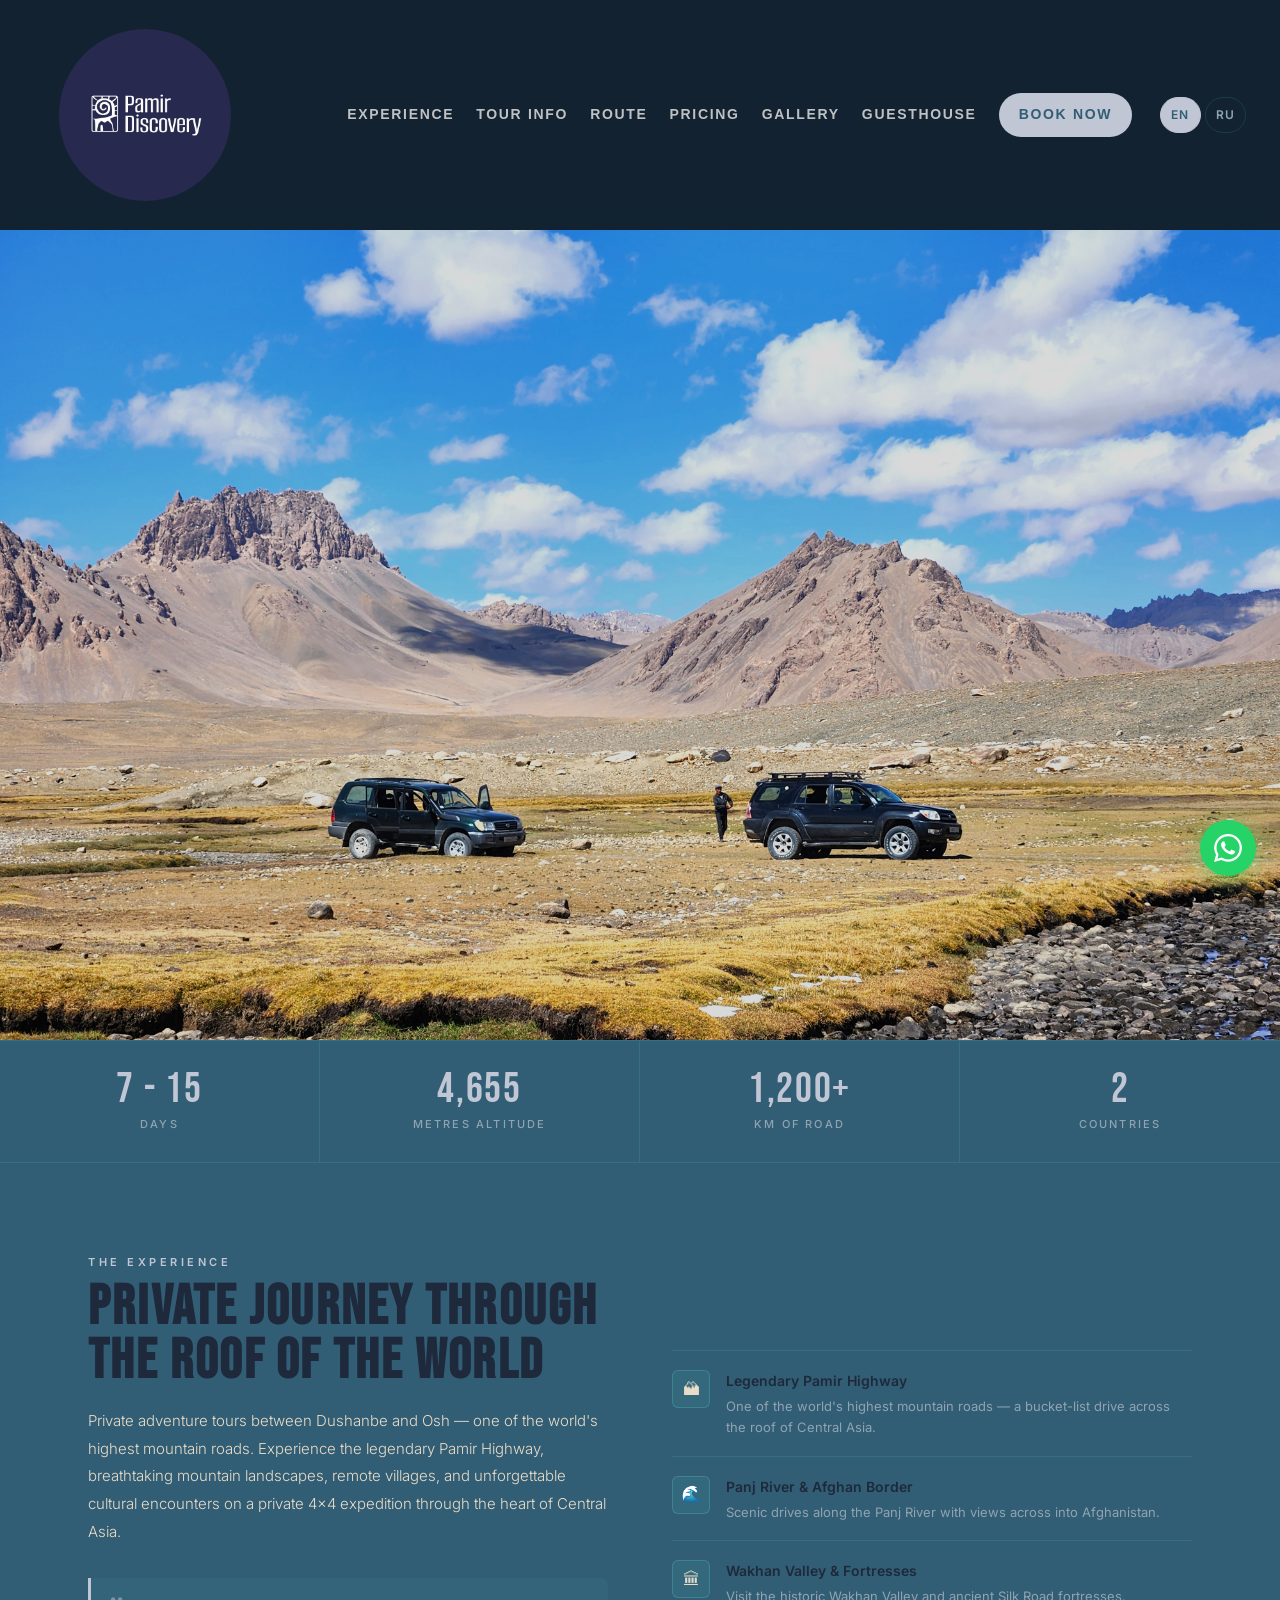
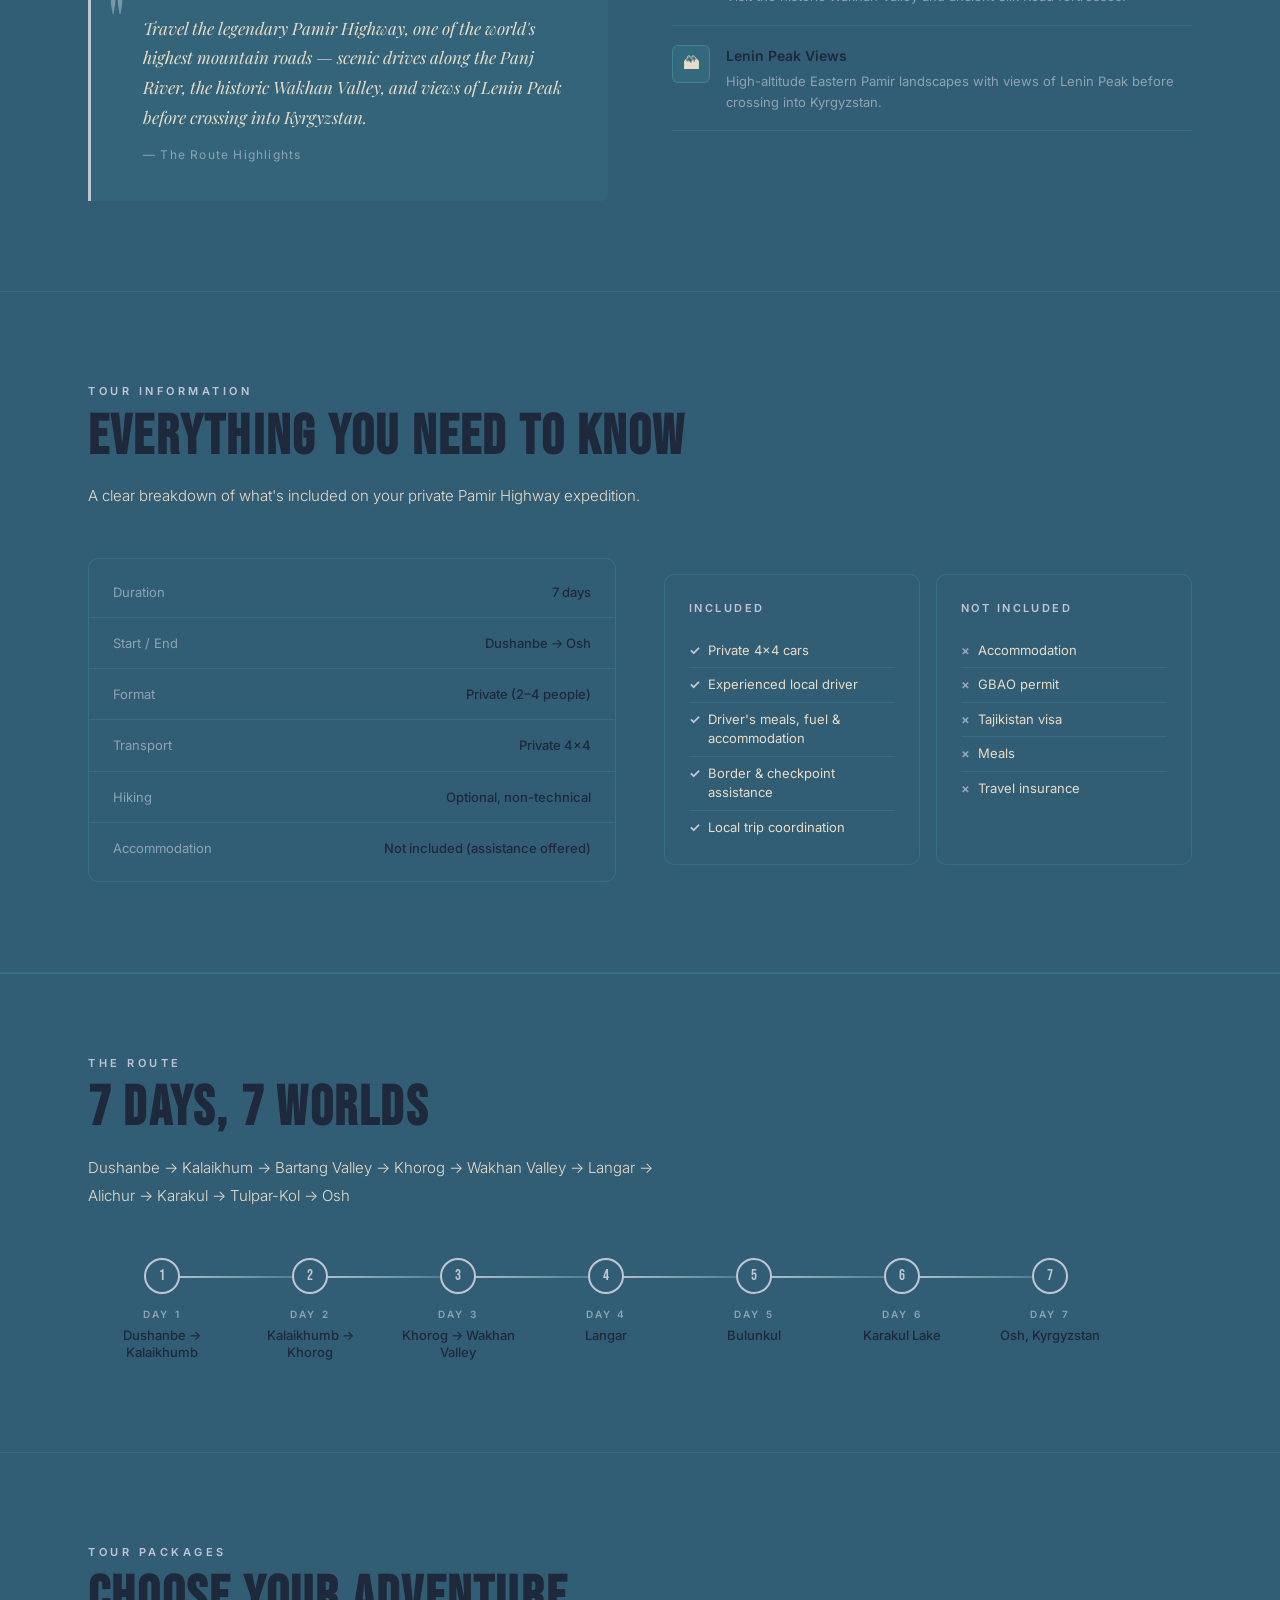
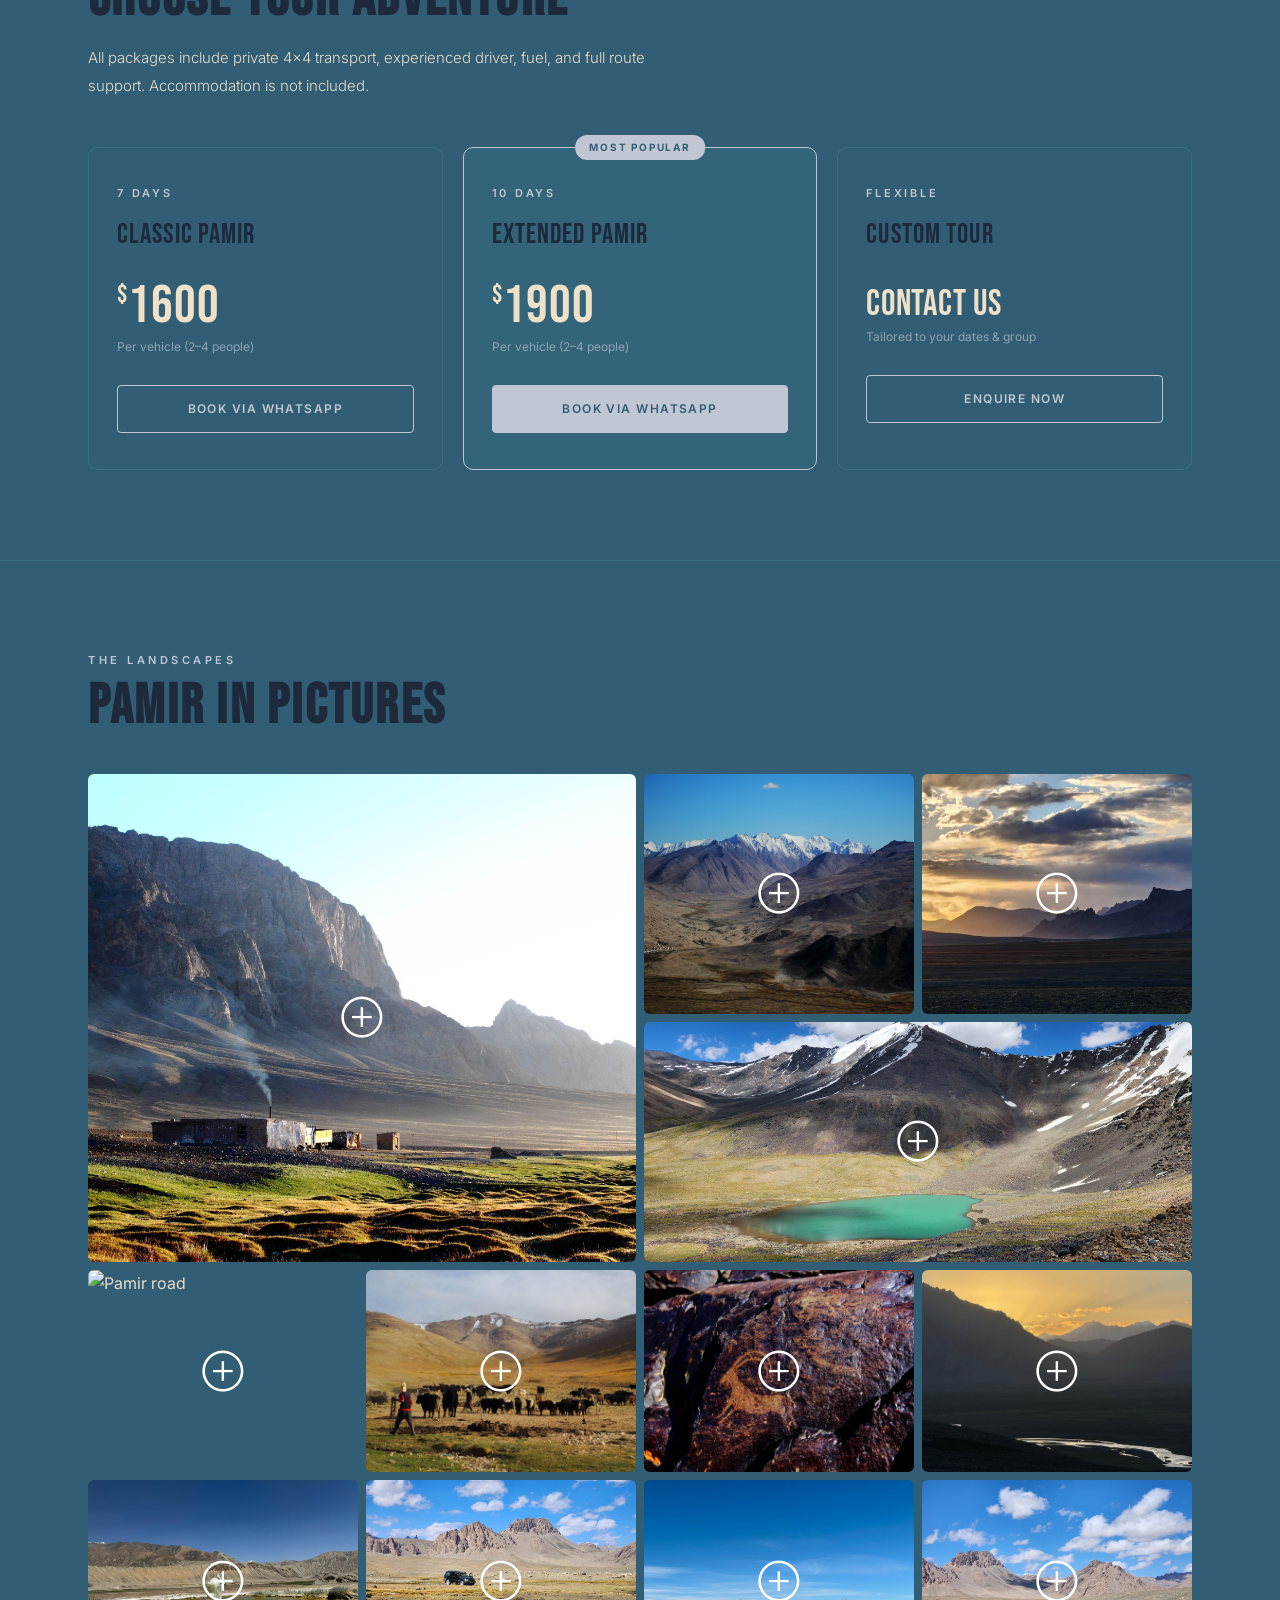
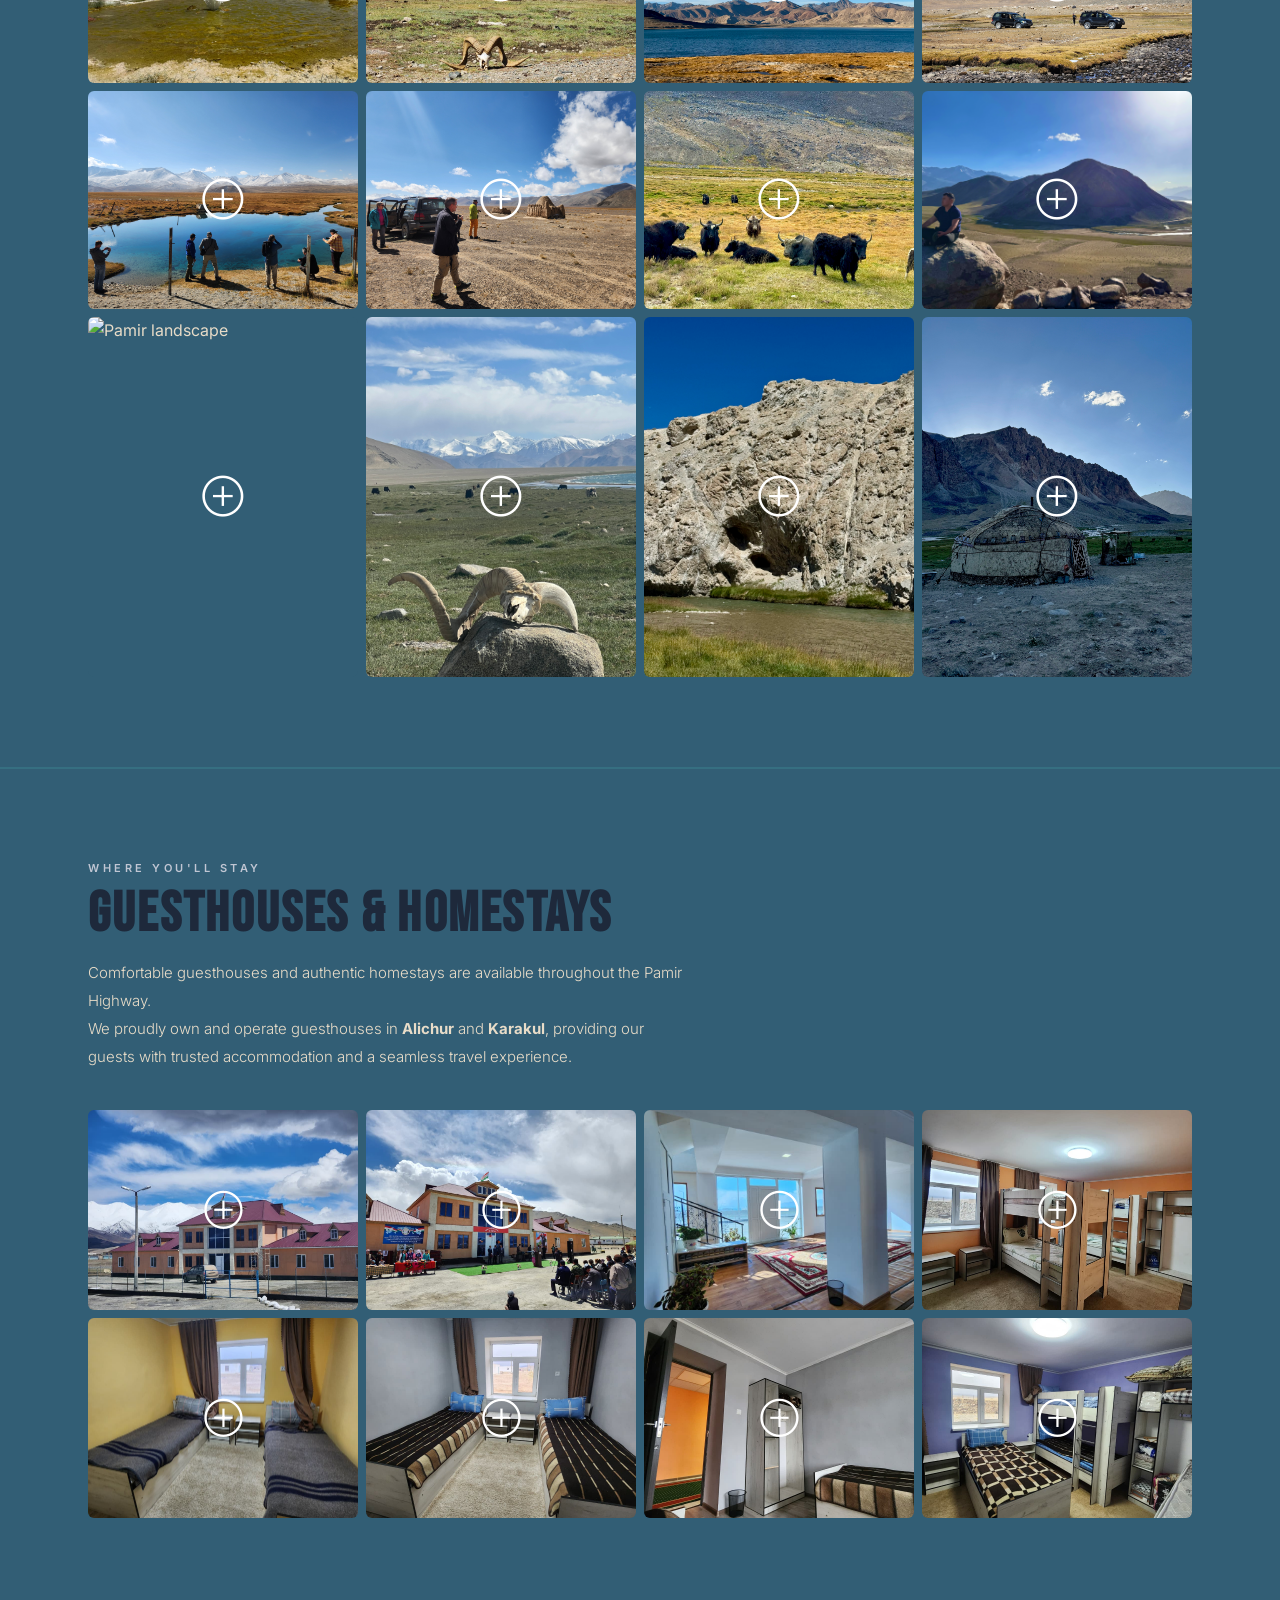
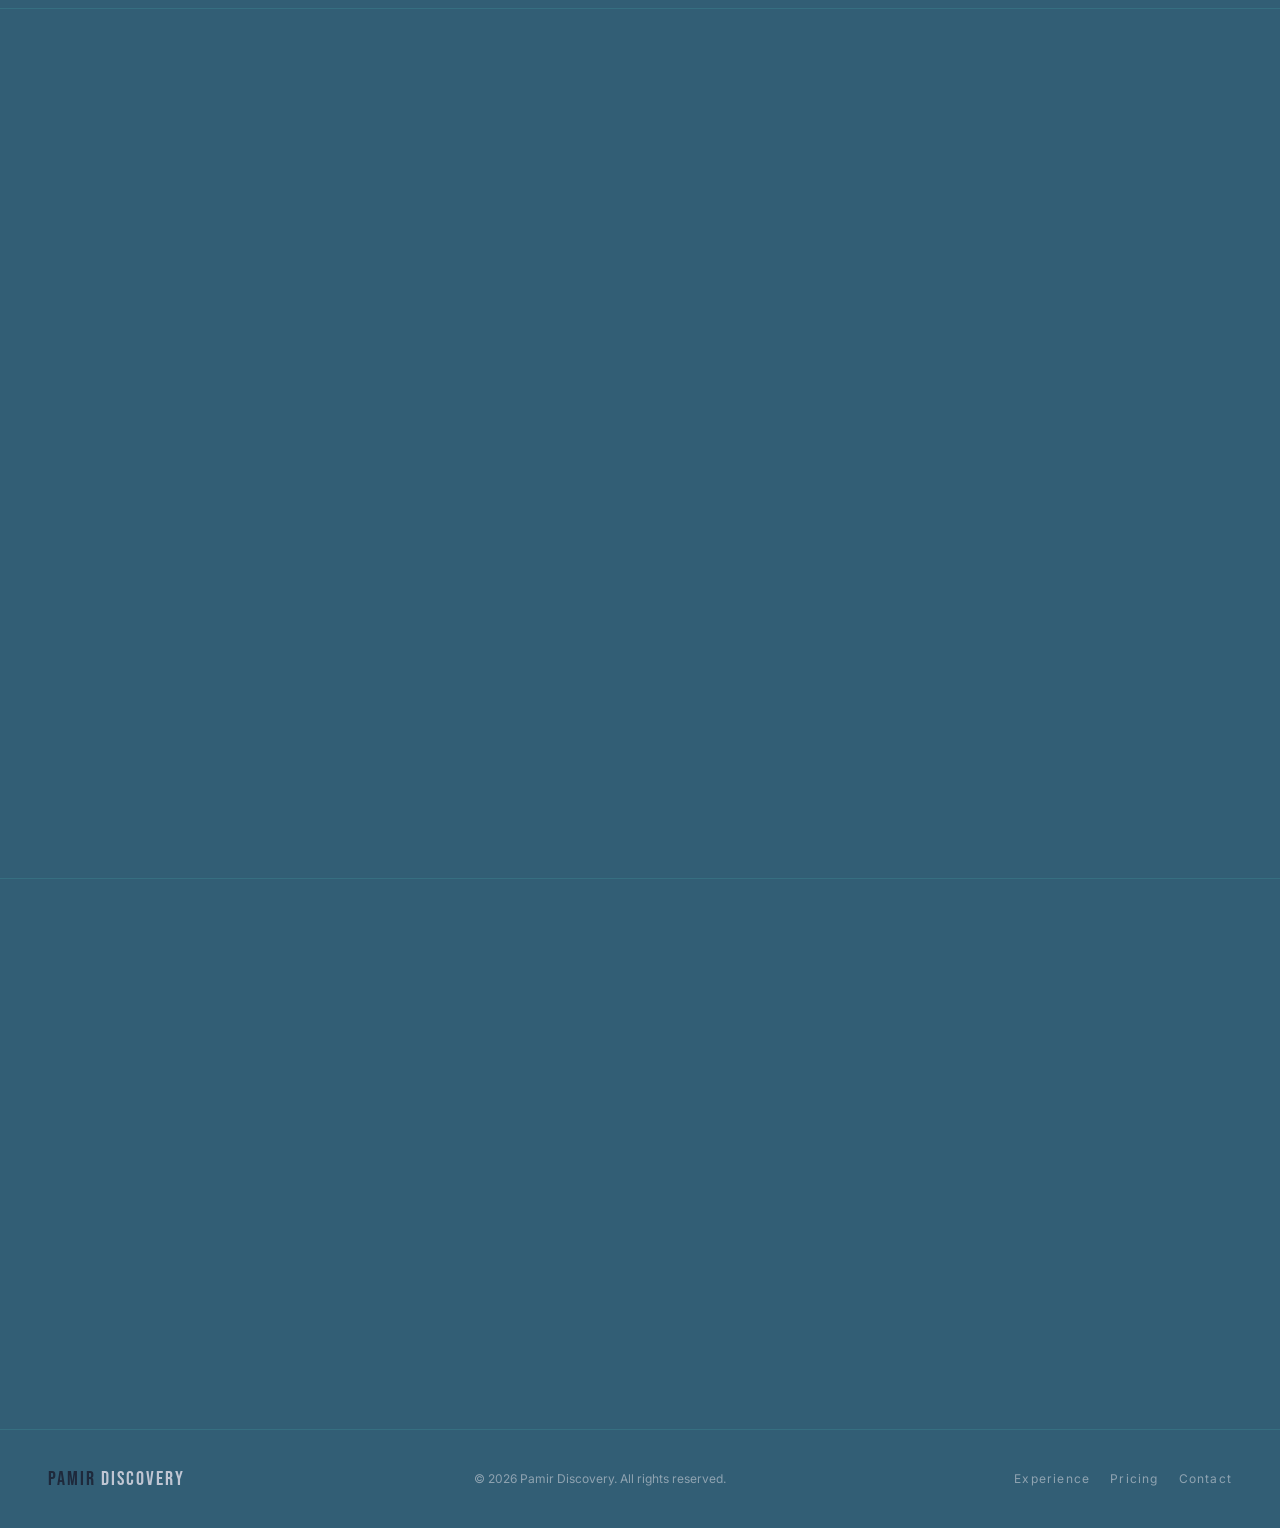
==== index.html @ b9825323 "updates index file to make more user friendly gallery view" ====
<!DOCTYPE html>
<html lang="en">
<head>
<meta charset="UTF-8">
<meta name="viewport" content="width=device-width, initial-scale=1.0">
<title>Pamir Discovery | Dushanbe ↔ Osh Tours</title>
<meta name="description" content="Pamir Discovery — Explore the legendary Pamir Highway between Dushanbe and Osh on a private 7-day adventure tour.">
<link rel="stylesheet" href="styles.css">
</head>
<body>

<!-- ══ HEADER ══ -->
<header id="site-header">
  <meta name="viewport" content="width=device-width, initial-scale=1.0">
  <a class="header-brand" href="#">
    <img src="images/logo.jpg" alt="Pamir Discovery">
    <!-- <span>Pamir Discovery</span> -->
  </a>
  <nav class="site-nav" id="site-nav">
    <a href="#experience" data-scroll="experience" data-en="Experience" data-ru="Опыт">Experience</a>
    <a href="#about"      data-scroll="about"      data-en="Tour Info"  data-ru="О туре">Tour Info</a>
    <a href="#route"      data-scroll="route"       data-en="Route"     data-ru="Маршрут">Route</a>
    <a href="#pricing"    data-scroll="pricing"     data-en="Pricing"   data-ru="Цены">Pricing</a>
    <a href="#gallery"    data-scroll="gallery"     data-en="Gallery"   data-ru="Галерея">Gallery</a>
    <a href="#hotels"     data-scroll="hotels"      data-en="Guesthouse"    data-ru="Гостевой дом">Guesthouse</a>
    <a href="#contact"    data-scroll="contact" class="nav-cta" data-en="Book Now" data-ru="Забронировать">Book Now</a>
    <div class="lang-toggle">
      <button class="lang-btn active" data-lang="en" onclick="setLang('en')">EN</button>
      <button class="lang-btn" data-lang="ru" onclick="setLang('ru')">RU</button>
    </div>
  </nav>
  <button class="hamburger" id="hamburger" aria-label="Menu">
    <span></span><span></span><span></span>
  </button>
</header>


<!-- ══ HERO ══ -->
<section id="hero">
  <div class="hero-bg"></div>
  <div class="hero-overlay"></div>
  <!-- <div class="hero-content">
    <span class="hero-eyebrow"
          data-en="Tajikistan · Kyrgyzstan · 7 ~ 15 Days"
          data-ru="Таджикистан · Кыргызстан · 7 дней">
      Tajikistan · Kyrgyzstan · 7 Days
    </span>
    <h1 class="hero-title">
      <span data-en="THE PAMIR"        data-ru="ПАМИРСКОЕ">THE PAMIR</span><br>
      <span class="accent" data-en="HIGHWAY" data-ru="ШОССЕ">HIGHWAY</span>
    </h1>
    <p class="hero-subtitle"
       data-en="Private adventure tours between Dushanbe and Osh — one of the world's highest mountain roads."
       data-ru="Частные туры между Душанбе и Ошем — одна из высочайших горных дорог мира.">
      Private adventure tours between Dushanbe and Osh — one of the world's highest mountain roads.
    </p>
    <div class="hero-actions">
      <a class="btn-primary"
         href="https://wa.me/996501660866?text=Hello%20I%20want%20to%20book%20a%20tour"
         target="_blank">
        💬 <span data-en="Book on WhatsApp" data-ru="Забронировать">Book on WhatsApp</span>
      </a>
      <a class="btn-outline" href="#experience" data-scroll="experience"
         data-en="Discover the Journey" data-ru="Узнать о туре">
        Discover the Journey
      </a>
    </div> -->
  </div>
  <div class="hero-scroll" aria-hidden="true">Scroll</div>
</section>


<!-- ══ STATS STRIP ══ -->
<div class="stats-strip">
  <div class="stat-item reveal">
    <div class="stat-num">7 - 15</div>
    <div class="stat-label" data-en="Days" data-ru="Дней">Days</div>
  </div>
  <div class="stat-item reveal reveal-delay-1">
    <div class="stat-num">4,655</div>
    <div class="stat-label" data-en="Metres Altitude" data-ru="Метров высоты">Metres Altitude</div>
  </div>
  <div class="stat-item reveal reveal-delay-2">
    <div class="stat-num">1,200+</div>
    <div class="stat-label" data-en="km of Road" data-ru="км пути">km of Road</div>
  </div>
  <div class="stat-item reveal reveal-delay-3">
    <div class="stat-num">2</div>
    <div class="stat-label" data-en="Countries" data-ru="Страны">Countries</div>
  </div>
</div>


<!-- ══════════════════════════════════════════
     EXPERIENCE — its own dedicated section
══════════════════════════════════════════ -->
<section id="experience">
  <div class="experience-inner">

    <div class="reveal">
      <div class="section-label" data-en="The Experience" data-ru="Опыт">The Experience</div>
      <h2 class="section-title"
          data-en="PRIVATE JOURNEY THROUGH THE ROOF OF THE WORLD"
          data-ru="ЧАСТНЫЙ МАРШРУТ ЧЕРЕЗ КРЫШУ МИРА">
        PRIVATE JOURNEY<br>THROUGH THE<br>ROOF OF THE WORLD
      </h2>
      <p class="section-body"
         data-en="Private adventure tours between Dushanbe and Osh — one of the world's highest mountain roads. Experience the legendary Pamir Highway, breathtaking mountain landscapes, remote villages, and unforgettable cultural encounters on a private 4×4 expedition through the heart of Central Asia."
         data-ru="Частные приключенческие туры между Душанбе и Ошем — по одной из самых высоких горных дорог мира. Испытайте легендарное Памирское шоссе, захватывающие горные пейзажи, отдалённые деревни и незабываемые культурные встречи в частной экспедиции на 4×4 через сердце Центральной Азии.">
        Private adventure tours between Dushanbe and Osh — one of the world's highest mountain roads. Experience the legendary Pamir Highway, breathtaking mountain landscapes, remote villages, and unforgettable cultural encounters on a private 4×4 expedition through the heart of Central Asia.
      </p>

      <div class="experience-quote">
        <p data-en="Travel the legendary Pamir Highway, one of the world's highest mountain roads — scenic drives along the Panj River, the historic Wakhan Valley, and views of Lenin Peak before crossing into Kyrgyzstan."
           data-ru="Путешествие по легендарному Памирскому шоссе, одной из самых высоких горных дорог мира — живописные дороги вдоль реки Пяндж, историческая Ваханская долина и виды на пик Ленина перед въездом в Кыргызстан.">
          Travel the legendary Pamir Highway, one of the world's highest mountain roads — scenic drives along the Panj River, the historic Wakhan Valley, and views of Lenin Peak before crossing into Kyrgyzstan.
        </p>
        <cite data-en="— The Route Highlights" data-ru="— Главные моменты маршрута">— The Route Highlights</cite>
      </div>
    </div>

    <div class="reveal reveal-delay-1">
      <div class="experience-highlights">
        <div class="highlight-item">
          <div class="highlight-icon">🏔</div>
          <div class="highlight-text">
            <h4 data-en="Legendary Pamir Highway" data-ru="Легендарное Памирское шоссе">Legendary Pamir Highway</h4>
            <p data-en="One of the world's highest mountain roads — a bucket-list drive across the roof of Central Asia."
               data-ru="Одна из высочайших горных дорог мира — маршрут мечты через крышу Центральной Азии.">One of the world's highest mountain roads — a bucket-list drive across the roof of Central Asia.</p>
          </div>
        </div>
        <div class="highlight-item">
          <div class="highlight-icon">🌊</div>
          <div class="highlight-text">
            <h4 data-en="Panj River & Afghan Border" data-ru="Река Пяндж и афганская граница">Panj River & Afghan Border</h4>
            <p data-en="Scenic drives along the Panj River with views across into Afghanistan."
               data-ru="Живописная дорога вдоль реки Пяндж с видами на Афганистан.">Scenic drives along the Panj River with views across into Afghanistan.</p>
          </div>
        </div>
        <div class="highlight-item">
          <div class="highlight-icon">🏛</div>
          <div class="highlight-text">
            <h4 data-en="Wakhan Valley & Fortresses" data-ru="Ваханская долина и крепости">Wakhan Valley & Fortresses</h4>
            <p data-en="Visit the historic Wakhan Valley and ancient Silk Road fortresses."
               data-ru="Посетите историческую Ваханскую долину и древние крепости Шёлкового пути.">Visit the historic Wakhan Valley and ancient Silk Road fortresses.</p>
          </div>
        </div>
        <div class="highlight-item">
          <div class="highlight-icon">🏔</div>
          <div class="highlight-text">
            <h4 data-en="Lenin Peak Views" data-ru="Виды на пик Ленина">Lenin Peak Views</h4>
            <p data-en="High-altitude Eastern Pamir landscapes with views of Lenin Peak before crossing into Kyrgyzstan."
               data-ru="Высокогорные пейзажи Восточного Памира с видами на пик Ленина перед въездом в Кыргызстан.">High-altitude Eastern Pamir landscapes with views of Lenin Peak before crossing into Kyrgyzstan.</p>
          </div>
        </div>
      </div>
    </div>

  </div>
</section>


<!-- ══════════════════════════════════════════
     ABOUT — Tour facts, included / not included
══════════════════════════════════════════ -->
<section id="about">
  <div class="section">
    <div class="reveal">
      <div class="section-label" data-en="Tour Information" data-ru="Информация о туре">Tour Information</div>
      <h2 class="section-title" data-en="EVERYTHING YOU NEED TO KNOW" data-ru="ВСЁ, ЧТО НУЖНО ЗНАТЬ">EVERYTHING YOU NEED TO KNOW</h2>
      <p class="section-body"
         data-en="A clear breakdown of what's included on your private Pamir Highway expedition."
         data-ru="Подробная информация о том, что включено в вашу частную экспедицию по Памирскому шоссе.">
        A clear breakdown of what's included on your private Pamir Highway expedition.
      </p>
    </div>

    <div class="about-grid">

      <!-- LEFT: facts -->
      <div class="reveal reveal-delay-1">
        <div class="about-meta">
          <div class="meta-row">
            <span class="meta-key" data-en="Duration"      data-ru="Продолжительность">Duration</span>
            <span class="meta-val" data-en="7 days"        data-ru="7 дней">7 days</span>
          </div>
          <div class="meta-row">
            <span class="meta-key" data-en="Start / End"   data-ru="Начало / Конец">Start / End</span>
            <span class="meta-val">Dushanbe → Osh</span>
          </div>
          <div class="meta-row">
            <span class="meta-key" data-en="Format"        data-ru="Формат">Format</span>
            <span class="meta-val" data-en="Private (2–4 people)" data-ru="Приватный (2–4 чел.)">Private (2–4 people)</span>
          </div>
          <div class="meta-row">
            <span class="meta-key" data-en="Transport"     data-ru="Транспорт">Transport</span>
            <span class="meta-val" data-en="Private 4×4"   data-ru="Частный 4×4">Private 4×4</span>
          </div>
          <div class="meta-row">
            <span class="meta-key" data-en="Hiking"        data-ru="Хайкинг">Hiking</span>
            <span class="meta-val" data-en="Optional, non-technical" data-ru="Необязательно, без спец. снаряжения">Optional, non-technical</span>
          </div>
          <div class="meta-row">
            <span class="meta-key" data-en="Accommodation" data-ru="Проживание">Accommodation</span>
            <span class="meta-val" data-en="Not included (assistance offered)" data-ru="Не включено (помощь предоставляется)">Not included (assistance offered)</span>
          </div>
        </div>
      </div>

      <!-- RIGHT: included / not included -->
      <div class="reveal reveal-delay-2">
        <div class="includes-grid">
          <div class="inc-block">
            <h4 data-en="Included" data-ru="Включено">Included</h4>
            <ul>
              <li data-en="Private 4×4 cars"            data-ru="Частный 4×4 Душанбе→Ош">Private 4×4 </li>
              <li data-en="Experienced local driver"             data-ru="Опытный местный водитель">Experienced local driver</li>
              <li data-en="Driver's meals, fuel & accommodation" data-ru="Питание, топливо и проживание водителя">Driver's meals, fuel & accommodation</li>
              <li data-en="Border & checkpoint assistance"       data-ru="Помощь на границах и пропускных пунктах">Border & checkpoint assistance</li>
              <li data-en="Local trip coordination"              data-ru="Местная координация поездки">Local trip coordination</li>
            </ul>
          </div>
          <div class="inc-block exc">
            <h4 data-en="Not Included" data-ru="Не включено">Not Included</h4>
            <ul>
              <li data-en="Accommodation"     data-ru="Проживание">Accommodation</li>
              <li data-en="GBAO permit"       data-ru="Разрешение ГБАО">GBAO permit</li>
              <li data-en="Tajikistan visa"   data-ru="Виза в Таджикистан">Tajikistan visa</li>
              <li data-en="Meals"             data-ru="Питание">Meals</li>
              <li data-en="Travel insurance"  data-ru="Страховка">Travel insurance</li>
            </ul>
          </div>
        </div>
      </div>

    </div>
  </div>
</section>

<hr class="section-divider">


<!-- ══ ROUTE / SCHEDULE ══ -->
<div id="route" class="schedule-section">
  <div class="schedule-inner">
    <div class="reveal">
      <div class="section-label" data-en="The Route" data-ru="Маршрут">The Route</div>
      <h2 class="section-title" data-en="7 DAYS, 7 WORLDS" data-ru="7 ДНЕЙ, 7 МИРОВ">7 DAYS, 7 WORLDS</h2>
      <p class="section-body"
         data-en="Dushanbe → Kalaikhum → Bartang Valley → Khorog → Wakhan Valley → Langar → Alichur → Karakul → Tulpar-Kol → Osh"
         data-ru="Душанбе → Калайхум → Долина Бартанг → Хорог → Ваханская долина → Лангар → Аличур → Каракуль → Тулпар-Кол → Ош">
        Dushanbe → Kalaikhum → Bartang Valley → Khorog → Wakhan Valley → Langar → Alichur → Karakul → Tulpar-Kol → Osh
      </p>
    </div>
    <div class="route-track reveal reveal-delay-1">
      <div class="route-items">
        <div class="route-item">
          <div class="route-connector"></div>
          <div class="route-dot">1</div>
          <div class="route-day"  data-en="Day 1" data-ru="День 1">Day 1</div>
          <div class="route-place">Dushanbe → Kalaikhumb</div>
        </div>
        <div class="route-item">
          <div class="route-connector"></div>
          <div class="route-dot">2</div>
          <div class="route-day"  data-en="Day 2" data-ru="День 2">Day 2</div>
          <div class="route-place">Kalaikhumb → Khorog</div>
        </div>
        <div class="route-item">
          <div class="route-connector"></div>
          <div class="route-dot">3</div>
          <div class="route-day"  data-en="Day 3" data-ru="День 3">Day 3</div>
          <div class="route-place">Khorog → Wakhan Valley</div>
        </div>
        <div class="route-item">
          <div class="route-connector"></div>
          <div class="route-dot">4</div>
          <div class="route-day"  data-en="Day 4" data-ru="День 4">Day 4</div>
          <div class="route-place">Langar</div>
        </div>
        <div class="route-item">
          <div class="route-connector"></div>
          <div class="route-dot">5</div>
          <div class="route-day"  data-en="Day 5" data-ru="День 5">Day 5</div>
          <div class="route-place">Bulunkul</div>
        </div>
        <div class="route-item">
          <div class="route-connector"></div>
          <div class="route-dot">6</div>
          <div class="route-day"  data-en="Day 6" data-ru="День 6">Day 6</div>
          <div class="route-place">Karakul Lake</div>
        </div>
        <div class="route-item">
          <div class="route-dot">7</div>
          <div class="route-day"  data-en="Day 7" data-ru="День 7">Day 7</div>
          <div class="route-place">Osh, Kyrgyzstan</div>
        </div>
      </div>
    </div>
  </div>
</div>

<!-- ══ PRICING ══ -->
<section id="pricing">
  <div class="section">
    <div class="reveal">
      <div class="section-label" data-en="Tour Packages" data-ru="Турпакеты">Tour Packages</div>
      <h2 class="section-title" data-en="CHOOSE YOUR ADVENTURE" data-ru="ВЫБЕРИТЕ ПРИКЛЮЧЕНИЕ">CHOOSE YOUR ADVENTURE</h2>
      <p class="section-body"
         data-en="All packages include private 4×4 transport, experienced driver, fuel, and full route support. Accommodation is not included."
         data-ru="Все пакеты включают частный 4×4, опытного водителя, топливо и полное сопровождение. Проживание не включено.">
        All packages include private 4×4 transport, experienced driver, fuel, and full route support. Accommodation is not included.
      </p>
    </div>
    <div class="pricing-grid">
      <div class="pricing-card reveal">
        <div class="pricing-duration" data-en="7 Days"    data-ru="7 дней">7 Days</div>
        <div class="pricing-name"     data-en="CLASSIC PAMIR" data-ru="КЛАССИЧЕСКИЙ ПАМИР">CLASSIC PAMIR</div>
        <div class="pricing-price"><sup>$</sup>1600</div>
        <div class="pricing-note"     data-en="Per vehicle (2–4 people)" data-ru="За автомобиль (2–4 чел.)">Per vehicle (2–4 people)</div>
        <a class="pricing-cta"
           href="https://wa.me/996501660866?text=Hello%20I%20want%20to%20book%20the%207%20day%20Pamir%20tour"
           target="_blank"
           data-en="Book via WhatsApp" data-ru="Забронировать">Book via WhatsApp</a>
      </div>
      <div class="pricing-card featured reveal reveal-delay-1">
        <div class="featured-tag" data-en="Most Popular" data-ru="Популярное">Most Popular</div>
        <div class="pricing-duration" data-en="10 Days"   data-ru="10 дней">10 Days</div>
        <div class="pricing-name"     data-en="EXTENDED PAMIR" data-ru="РАСШИРЕННЫЙ ПАМИР">EXTENDED PAMIR</div>
        <div class="pricing-price"><sup>$</sup>1900</div>
        <div class="pricing-note"     data-en="Per vehicle (2–4 people)" data-ru="За автомобиль (2–4 чел.)">Per vehicle (2–4 people)</div>
        <a class="pricing-cta"
           href="https://wa.me/996501660866?text=Hello%20I%20want%20to%20book%20the%2010%20day%20Pamir%20tour"
           target="_blank"
           data-en="Book via WhatsApp" data-ru="Забронировать">Book via WhatsApp</a>
      </div>
      <div class="pricing-card reveal reveal-delay-2">
        <div class="pricing-duration" data-en="Flexible"  data-ru="Гибкий">Flexible</div>
        <div class="pricing-name"     data-en="CUSTOM TOUR" data-ru="АВТОРСКИЙ ТУР">CUSTOM TOUR</div>
        <div class="pricing-price" style="font-size:36px;padding-top:8px;"
             data-en="Contact Us" data-ru="Свяжитесь">Contact Us</div>
        <div class="pricing-note"     data-en="Tailored to your dates & group" data-ru="Под ваши даты и группу">Tailored to your dates & group</div>
        <a class="pricing-cta"
           href="https://wa.me/996501660866?text=Hello%20I%20want%20a%20custom%20Pamir%20tour"
           target="_blank"
           data-en="Enquire Now" data-ru="Запросить">Enquire Now</a>
      </div>
    </div>
  </div>
</section>

<hr class="section-divider">


<!-- ══ GALLERY ══ -->
<section id="gallery">
  <div class="section">
    <div class="reveal">
      <div class="section-label" data-en="The Landscapes" data-ru="Пейзажи">The Landscapes</div>
      <h2 class="section-title" data-en="PAMIR IN PICTURES" data-ru="ПАМИР В КАДРЕ">PAMIR IN PICTURES</h2>
    </div>
    <div class="gallery-grid reveal reveal-delay-1">
      <div class="gallery-item" onclick="openModal('images/pamir1.jpg')">
        <img src="images/pamir1.jpg" alt="Pamir landscape" loading="lazy">
      </div>
      <div class="gallery-item" onclick="openModal('images/pamir2.jpg')">
        <img src="images/pamir2.jpg" alt="Pamir road" loading="lazy">
      </div>
      <div class="gallery-item" onclick="openModal('images/pamir10.jpg')">
        <img src="images/pamir10.jpg" alt="Pamir road" loading="lazy">
      </div>
      <div class="gallery-item" onclick="openModal('images/pamir20.jpg')">
        <img src="images/pamir20.jpg" alt="Pamir road" loading="lazy">
      </div>
       <div class="gallery-item" onclick="openModal('images/pamir13.jpg')">
        <img src="images/pamir13.jpg" alt="Pamir road" loading="lazy">
      </div>
      <div class="gallery-item" onclick="openModal('images/pamir4.jpg')">
        <img src="images/pamir4.jpg" alt="Pamir mountains" loading="lazy">
      </div>
      <div class="gallery-item" onclick="openModal('images/pamir5.jpg')">
        <img src="images/pamir5.jpg" alt="Pamir valley" loading="lazy">
      </div>
      <div class="gallery-item" onclick="openModal('images/pamir7.jpg')">
        <img src="images/pamir7.jpg" alt="Pamir highway" loading="lazy">
      </div>
      <div class="gallery-item" onclick="openModal('images/pamir8.jpg')">
        <img src="images/pamir8.jpg" alt="Pamir lake" loading="lazy">
      </div>
      <div class="gallery-item" onclick="openModal('images/pamir9.jpg')">
        <img src="images/pamir9.jpg" alt="Pamir peak" loading="lazy">
      </div>
      <div class="gallery-item" onclick="openModal('images/tour9.jpeg')">
        <img src="images/tour9.jpeg" alt="Tour highlight" loading="lazy">
      </div>
      <div class="gallery-item" onclick="openModal('images/tour10.jpeg')">
        <img src="images/tour10.jpeg" alt="Tour scenery" loading="lazy">
      </div>
      <div class="gallery-item" onclick="openModal('images/tour5.jpeg')">
        <img src="images/tour5.jpeg" alt="Tour moment" loading="lazy">
      </div>
      <div class="gallery-item" onclick="openModal('images/tour8.jpeg')">
        <img src="images/tour8.jpeg" alt="Tour landscape" loading="lazy">
      </div>
      <div class="gallery-item" onclick="openModal('images/pamir11.jpeg')">
        <img src="images/pamir11.jpeg" alt="Pamir landscape" loading="lazy">
      </div>
      <div class="gallery-item" onclick="openModal('images/pamir12.jpeg')">
        <img src="images/pamir12.jpeg" alt="Pamir landscape" loading="lazy">
      </div>
      <div class="gallery-item" onclick="openModal('images/pamir16.jpeg')">
        <img src="images/pamir16.jpeg" alt="Pamir landscape" loading="lazy">
      </div>
       <div class="gallery-item" onclick="openModal('images/pamir21.jpeg')">
        <img src="images/pamir21.jpeg" alt="Pamir landscape" loading="lazy">
      </div>
       <div class="gallery-item" onclick="openModal('images/pamir17.jpeg')">
        <img src="images/pamir17.jpeg" alt="Pamir landscape" loading="lazy">
      </div>
       <!-- <div class="gallery-item" onclick="openModal('images/pamir19.jpeg')">
        <img src="images/pamir19.jpeg" alt="Pamir landscape" loading="lazy">
      </div> -->
       <div class="gallery-item" onclick="openModal('images/pamir22.jpeg')">
        <img src="images/pamir22.jpeg" alt="Pamir landscape" loading="lazy">
      </div>
      
    </div>
  </div>
</section>

<hr class="section-divider">


<!-- ══ HOTELS ══ -->
<section id="hotels">
  <div class="section">
    <div class="reveal">
      <div class="section-label" data-en="Where You'll Stay" data-ru="Где вы остановитесь">Where You'll Stay</div>
      <h2 class="section-title" data-en="GUESTHOUSES & HOMESTAYS" data-ru="ГОСТЕВЫЕ ДОМА">GUESTHOUSES & HOMESTAYS</h2>
      <!-- <p class="section-body"
         data-en="Comfortable guesthouses and authentic homestays are available throughout the route. We own and operate guesthouses in Alichur and Karakul, allowing us to provide our guests with trusted, comfortable accommodation and a seamless travel experience."
         data-ru="На всём маршруте доступны уютные гостевые дома и аутентичные homestay. Мы можем помочь с рекомендациями и бронированием по запросу.">
        Comfortable guesthouses and authentic homestays are available throughout the route. We own and operate guesthouses in Alichur and Karakul, allowing us to provide our guests with trusted, comfortable accommodation and a seamless travel experience.
      </p> -->
      <p class="section-body">
Comfortable guesthouses and authentic homestays are available throughout the Pamir Highway.
</p>

<p class="section-body">
We proudly own and operate guesthouses in <strong>Alichur</strong> and <strong>Karakul</strong>, providing our guests with trusted accommodation and a seamless travel experience.
</p>
    </div>
    <div class="hotels-grid reveal reveal-delay-1">
      <div class="hotel-item" onclick="openModal('images/hotel1.jpg')">
        <img src="images/hotel1.jpg" alt="Hotel" loading="lazy">
      </div>
      <div class="hotel-item" onclick="openModal('images/hotel2.jpg')">
        <img src="images/hotel2.jpg" alt="Hotel" loading="lazy">
      </div>
      <div class="hotel-item" onclick="openModal('images/karakol.jpg')">
        <img src="images/karakol.jpg" alt="Karakol" loading="lazy">
      </div>
      <div class="hotel-item" onclick="openModal('images/room1.jpg')">
        <img src="images/room1.jpg" alt="Room" loading="lazy">
      </div>
      <div class="hotel-item" onclick="openModal('images/room2.jpg')">
        <img src="images/room2.jpg" alt="Room" loading="lazy">
      </div>
      <div class="hotel-item" onclick="openModal('images/room3.jpg')">
        <img src="images/room3.jpg" alt="Room" loading="lazy">
      </div>
      <div class="hotel-item" onclick="openModal('images/room4.jpg')">
        <img src="images/room4.jpg" alt="Room" loading="lazy">
      </div>
      <div class="hotel-item" onclick="openModal('images/room5.jpg')">
        <img src="images/room5.jpg" alt="Room" loading="lazy">
      </div>
    </div>
  </div>
</section>

<hr class="section-divider">


<!-- ══ REVIEWS ══ -->
<section id="reviews">
  <div class="section">
    <div class="reveal">
      <div class="section-label" data-en="Traveller Stories" data-ru="Отзывы путешественников">Traveller Stories</div>
      <h2 class="section-title" data-en="WHAT TRAVELLERS SAY" data-ru="ЧТО ГОВОРЯТ ПУТЕШЕСТВЕННИКИ">WHAT TRAVELLERS SAY</h2>
    </div>
    <div class="reviews-grid">
      <div class="review-card reveal">
        <div class="review-stars">★★★★★</div>
        <p class="review-text">"⭐⭐⭐⭐⭐

"We couldn't have chosen a better company to explore the Pamir Highway. Pamir Discovery organized everything perfectly, from transportation to accommodation recommendations. Our driver was experienced, careful on the mountain roads, and shared fascinating stories about the local culture and history. The organizers were professional, responsive, and genuinely cared about making our trip memorable. An outstanding adventure that exceeded all expectations."
"</p>
        <div class="review-author">— Tim J., USA</div>
      </div>
      <div class="review-card reveal reveal-delay-1">
        <div class="review-stars">★★★★★</div>
        <p class="review-text">"⭐⭐⭐⭐⭐

"Pamir Discovery made our trip effortless from beginning to end. Excellent communication, an experienced driver, and breathtaking scenery. We couldn't have asked for a better adventure."
</p>
        <div class="review-author">— Sophie &amp; James, UK</div>
      </div>
      <div class="review-card reveal reveal-delay-2">
        <div class="review-stars">★★★★★</div>
        <p class="review-text">"We had zero worries about logistics — everything was handled smoothly at borders, checkpoints and along the route. Incredible value for such a unique experience."</p>
        <div class="review-author">— Anita R., Germany</div>
      </div>
      <div class="review-card reveal reveal-delay-3">
        <div class="review-stars">★★★★★</div>
        <p class="review-text">"This was bucket-list travel done right. The guide/driver combination was excellent. Karakul Lake at sunset is something that will stay with me forever."</p>
        <div class="review-author">— Emir R., Turkey</div>
      </div>
    </div>
  </div>
</section>


<!-- ══ CONTACT ══ -->
<section id="contact">
  <div class="section">
    <div class="contact-grid">

      <div class="reveal">
        <div class="section-label" data-en="Get in Touch" data-ru="Свяжитесь с нами">Get in Touch</div>
        <h2 class="section-title" data-en="READY TO EXPLORE?" data-ru="ГОТОВЫ К ПРИКЛЮЧЕНИЮ?">READY TO EXPLORE?</h2>
        <p class="section-body"
           data-en="Reach out to book your private Pamir Highway tour or ask any questions about the route, permits, or logistics."
           data-ru="Свяжитесь с нами для бронирования частного тура по Памирскому шоссе или задайте вопросы о маршруте, разрешениях и логистике.">
          Reach out to book your private Pamir Highway tour or ask any questions about the route, permits, or logistics.
        </p>
        <div class="contact-items">
          <div class="contact-item">
            <div class="contact-icon">💬</div>
            <div>
              <div class="contact-label" data-en="WhatsApp" data-ru="WhatsApp">WhatsApp</div>
              <div class="contact-val"><a href="https://wa.me/996501660866" target="_blank">+996 501 660 866</a></div>
            </div>
          </div>
          <div class="contact-item">
            <div class="contact-icon">✉️</div>
            <div>
              <div class="contact-label" data-en="Email" data-ru="Эл. почта">Email</div>
              <div class="contact-val"><a href="mailto:pamirdiscovery@gmail.com">pamirdiscovery@gmail.com</a></div>
            </div>
          </div>
          <div class="contact-item">
            <div class="contact-icon">📍</div>
            <div>
              <div class="contact-label" data-en="Base" data-ru="База">Base</div>
              <div class="contact-val"
                   data-en="Dushanbe, Tajikistan & Osh, Kyrgyzstan"
                   data-ru="Душанбе, Таджикистан и Ош, Кыргызстан">
                Dushanbe, Tajikistan & Osh, Kyrgyzstan
              </div>
            </div>
          </div>
        </div>
      </div>

      <div class="contact-cta-block reveal reveal-delay-1">
        <h3 data-en="BOOK YOUR TOUR" data-ru="ЗАБРОНИРОВАТЬ ТУР">BOOK YOUR TOUR</h3>
        <p data-en="Send us a message and we'll respond within a few hours with availability and details."
           data-ru="Напишите нам, и мы ответим в течение нескольких часов с информацией о доступности.">
          Send us a message and we'll respond within a few hours with availability and details.
        </p>
        <div class="cta-btn-group">
          <a class="whatsapp-btn"
             href="https://wa.me/996501660866?text=Hello%20I%20want%20to%20book%20a%20Pamir%20tour"
             target="_blank">
            <svg class="wa-icon" viewBox="0 0 24 24" xmlns="http://www.w3.org/2000/svg">
              <path d="M17.472 14.382c-.297-.149-1.758-.867-2.03-.967-.273-.099-.471-.148-.67.15-.197.297-.767.966-.94 1.164-.173.199-.347.223-.644.075-.297-.15-1.255-.463-2.39-1.475-.883-.788-1.48-1.761-1.653-2.059-.173-.297-.018-.458.13-.606.134-.133.298-.347.446-.52.149-.174.198-.298.298-.497.099-.198.05-.371-.025-.52-.075-.149-.669-1.612-.916-2.207-.242-.579-.487-.5-.669-.51-.173-.008-.371-.01-.57-.01-.198 0-.52.074-.792.372-.272.297-1.04 1.016-1.04 2.479 0 1.462 1.065 2.875 1.213 3.074.149.198 2.096 3.2 5.077 4.487.709.306 1.262.489 1.694.625.712.227 1.36.195 1.871.118.571-.085 1.758-.719 2.006-1.413.248-.694.248-1.289.173-1.413-.074-.124-.272-.198-.57-.347m-5.421 7.403h-.004a9.87 9.87 0 01-5.031-1.378l-.361-.214-3.741.982.998-3.648-.235-.374a9.86 9.86 0 01-1.51-5.26c.001-5.45 4.436-9.884 9.888-9.884 2.64 0 5.122 1.03 6.988 2.898a9.825 9.825 0 012.893 6.994c-.003 5.45-4.437 9.884-9.885 9.884m8.413-18.297A11.815 11.815 0 0012.05 0C5.495 0 .16 5.335.157 11.892c0 2.096.547 4.142 1.588 5.945L.057 24l6.305-1.654a11.882 11.882 0 005.683 1.448h.005c6.554 0 11.89-5.335 11.893-11.893a11.821 11.821 0 00-3.48-8.413z"/>
            </svg>
            <span data-en="Message on WhatsApp" data-ru="Написать в WhatsApp">Message on WhatsApp</span>
          <!-- </a>
          <a class="telegram-btn" href="https://t.me/yourtelegram" target="_blank">
            📨 <span data-en="Message on Telegram" data-ru="Написать в Telegram">Message on Telegram</span>
          </a> -->
          <a class="telegram-btn"
   href="https://t.me/pamirdiscovery"
   target="_blank">
    📨
    <span data-en="Message on Telegram"
          data-ru="Написать в Telegram">
        Message on Telegram
    </span>
</a>
        </div>
      </div>

    </div>
  </div>
</section>


<!-- ══ FOOTER ══ -->
<footer id="site-footer">
  <div class="footer-brand">Pamir <em>Discovery</em></div>
  <div class="footer-copy"
       data-en="© 2026 Pamir Discovery. All rights reserved."
       data-ru="© 2026 Pamir Discovery. Все права защищены.">
    © 2026 Pamir Discovery. All rights reserved.
  </div>
  <div class="footer-links">
    <a href="#experience" data-scroll="experience" data-en="Experience" data-ru="Опыт">Experience</a>
    <a href="#pricing"     data-scroll="pricing"     data-en="Pricing"    data-ru="Цены">Pricing</a>
    <a href="#contact"     data-scroll="contact"     data-en="Contact"    data-ru="Контакты">Contact</a>
  </div>
</footer>

<!-- ══ MOBILE ACTION BAR ══ -->
<div class="mobile-cta-bar" aria-label="Quick actions">
  <a class="mobile-cta primary"
     href="https://wa.me/996501660866?text=Hello%20I%20want%20to%20book%20a%20Pamir%20tour"
     target="_blank"
     data-en="Book Now"
     data-ru="Бронировать">Book Now</a>
  <a class="mobile-cta secondary"
     href="#pricing"
     data-scroll="pricing"
     data-en="View Tours"
     data-ru="Туры">View Tours</a>
</div>

<!-- ══ FLOATING WHATSAPP ══ -->
<a class="fab-whatsapp" href="https://wa.me/996501660866" target="_blank" aria-label="WhatsApp">
  <svg viewBox="0 0 24 24" xmlns="http://www.w3.org/2000/svg">
    <path d="M17.472 14.382c-.297-.149-1.758-.867-2.03-.967-.273-.099-.471-.148-.67.15-.197.297-.767.966-.94 1.164-.173.199-.347.223-.644.075-.297-.15-1.255-.463-2.39-1.475-.883-.788-1.48-1.761-1.653-2.059-.173-.297-.018-.458.13-.606.134-.133.298-.347.446-.52.149-.174.198-.298.298-.497.099-.198.05-.371-.025-.52-.075-.149-.669-1.612-.916-2.207-.242-.579-.487-.5-.669-.51-.173-.008-.371-.01-.57-.01-.198 0-.52.074-.792.372-.272.297-1.04 1.016-1.04 2.479 0 1.462 1.065 2.875 1.213 3.074.149.198 2.096 3.2 5.077 4.487.709.306 1.262.489 1.694.625.712.227 1.36.195 1.871.118.571-.085 1.758-.719 2.006-1.413.248-.694.248-1.289.173-1.413-.074-.124-.272-.198-.57-.347m-5.421 7.403h-.004a9.87 9.87 0 01-5.031-1.378l-.361-.214-3.741.982.998-3.648-.235-.374a9.86 9.86 0 01-1.51-5.26c.001-5.45 4.436-9.884 9.888-9.884 2.64 0 5.122 1.03 6.988 2.898a9.825 9.825 0 012.893 6.994c-.003 5.45-4.437 9.884-9.885 9.884m8.413-18.297A11.815 11.815 0 0012.05 0C5.495 0 .16 5.335.157 11.892c0 2.096.547 4.142 1.588 5.945L.057 24l6.305-1.654a11.882 11.882 0 005.683 1.448h.005c6.554 0 11.89-5.335 11.893-11.893a11.821 11.821 0 00-3.48-8.413z"/>
  </svg>
</a>


<!-- IMAGE MODAL -->
<div id="imageModal" class="modal-overlay" role="dialog" aria-modal="true">
  <button class="modal-close-btn" onclick="closeModal()" aria-label="Close">✕</button>
  <button class="modal-nav-btn modal-prev" onclick="showGalleryImage(-1)" aria-label="Previous image">‹</button>
  <div class="modal-media">
    <img class="modal-img" id="modalImg" src="" alt="Gallery image">
  </div>
  <button class="modal-nav-btn modal-next" onclick="showGalleryImage(1)" aria-label="Next image">›</button>
</div>


<script src="script.js"></script>
</body>
</html>
---- styles.css ----
/* ============================================================
   PAMIR DISCOVERY — styles.css
   ============================================================ */

@import url('https://fonts.googleapis.com/css2?family=Bebas+Neue&family=Inter:wght@300;400;500;600&family=Playfair+Display:ital@0;1&display=swap');

*, *::before, *::after { box-sizing: border-box; margin: 0; padding: 0; }

:root {
  --navy:    #325e75;
  --slate:   #325e75;
  --slate2:  #325e75;
  --teal:    hsl(221, 17%, 79%);
  --teal2:   #38b2aa;
  --gold:    #efe1c8;
  --sand:    #E8DCC8;
  --white:   #1e293b;
  --muted:   #8FA3B1;
  --border:  rgba(78,205,196,0.15);
  --section-pad: 90px 48px;
}

html { scroll-behavior: smooth; }

body {
  background: var(--navy);
  color: var(--sand);
  font-family: 'Inter', sans-serif;
  line-height: 1.7;
  overflow-x: hidden;
  -webkit-tap-highlight-color: transparent;
}

a, button {
  touch-action: manipulation;
}

::-webkit-scrollbar { width: 5px; }
::-webkit-scrollbar-track { background: var(--navy); }
::-webkit-scrollbar-thumb { background: var(--teal); border-radius: 3px; }
/* Header */
#site-header{
    display:flex;
    align-items:center;
    justify-content:space-between;
    padding:15px 40px;
    position: sticky;
    top: 0;
    z-index: 900;
    background: rgba(15, 28, 42, 0.9);
    backdrop-filter: blur(10px);
    -webkit-backdrop-filter: blur(10px);
}

.header-brand{
    display:flex;
    align-items:center;
    gap:16px;            /* space between logo and text */
    padding:10px 15px;   /* padding around logo & text */
    text-decoration:none;
}

/* Logo */
.header-brand img{
    width: 180px;
    height: 180px;
    object-fit:cover;
    border-radius:50%;
    padding:4px;         /* space around the image */
}
/* Text */
.header-brand span {
    color: rgb(214, 210, 221);
    font-size: 4.2rem;
    font-weight: 700;
    padding-left: 6px;
    font: 'Montserrat', sans-serif;
}

.header-brand span em { color: var(--teal); font-style: normal; }

.site-nav {
  display: flex;
  align-items: center;
  gap: 22px;
  margin-left: auto;
  margin-right: -6px;
  padding-right: 0;
}
.site-nav a {
  color: rgba(249,247,244,0.75); text-decoration: none;
  font-family: 'Poppins', sans-serif;
  font-size: 14px;
  font-weight: 600;
  letter-spacing: 0.12em;
  text-transform: uppercase;
  transition: color 0.2s;
  white-space: nowrap;
}
.site-nav a:hover { color: var(--teal); }
.nav-cta {
  background: var(--teal) !important; color: var(--navy) !important;
  padding: 10px 20px; border-radius: 999px; font-weight: 600 !important;
  min-height: 40px; display: inline-flex; align-items: center; justify-content: center;
}
.nav-cta:hover { background: var(--teal2) !important; }

.lang-toggle { display: flex; gap: 4px; margin-left: 6px; }
.lang-btn {
  background: transparent; border: 1px solid var(--border);
  color: var(--muted); padding: 7px 10px;
  font-size: 12px; font-family: 'Inter', sans-serif;
  font-weight: 600; letter-spacing: 0.1em;
  cursor: pointer; border-radius: 999px; transition: all 0.2s;
  min-height: 36px;
}
.lang-btn.active, .lang-btn:hover {
  background: var(--teal); border-color: var(--teal); color: var(--navy);
}

.hamburger {
  display: none; flex-direction: column; gap: 5px;
  cursor: pointer; background: rgba(255,255,255,0.08); border: 1px solid rgba(33, 63, 126, 0.14);
  padding: 10px; border-radius: 12px; width: 46px; height: 46px; align-items: center; justify-content: center;
  box-shadow: 0 8px 20px rgba(0,0,0,0.16);
}
.hamburger span { width: 20px; height: 2px; background: var(--white); display: block; transition: all 0.3s; border-radius: 999px; }

/* ── HERO ── */
#hero {
  position: relative; height: 90vh; min-height: 600px;
  display: flex; align-items: center; justify-content: center; overflow: hidden;
}

.hero-bg{
    position:absolute;
    inset:0;
    background-image:url('images/tour10.jpeg');
    background-size:cover;
    background-position:center;
    background-repeat:no-repeat;
    filter: brightness(1.15) saturate(1.15);
    z-index:1;
}


 .hero-overlay{
    position:absolute;
    inset:0;
    background:rgba(0,0,0,0.15);
    z-index:2;
}

.hero-content{
    position:relative;
    z-index:3;
}
.hero-eyebrow {
  display: inline-block; font-size: 11px; font-weight: 600;
  letter-spacing: 0.32em; text-transform: uppercase; color: var(--teal);
  border: 1px solid rgba(78,205,196,0.4); padding: 6px 18px;
  border-radius: 2px; margin-bottom: 22px;
}
.hero-title {
  font-family: 'Bebas Neue', sans-serif;
  font-size: clamp(56px, 10vw, 116px);
  color: var(--white); line-height: 0.92; letter-spacing: 0.03em;
  margin-bottom: 22px;
}
.hero-title .accent { color: var(--teal); }
.hero-subtitle {
  font-size: 16px; color: var(--sand); font-weight: 300;
  max-width: 480px; margin: 0 auto 36px; opacity: 0.88; line-height: 1.8;
}
.hero-actions { display: flex; gap: 14px; justify-content: center; flex-wrap: wrap; }

.btn-primary {
  display: inline-flex; align-items: center; gap: 8px;
  background: var(--teal); color: var(--navy);
  padding: 14px 30px; border-radius: 4px; text-decoration: none;
  font-weight: 700; font-size: 14px; letter-spacing: 0.05em;
  transition: all 0.25s; white-space: nowrap;
}
.btn-primary:hover { background: var(--teal2); transform: translateY(-2px); }

.btn-outline {
  display: inline-flex; align-items: center; gap: 8px;
  border: 1px solid rgba(249,247,244,0.35); color: var(--white);
  padding: 14px 30px; border-radius: 4px; text-decoration: none;
  font-weight: 500; font-size: 14px; letter-spacing: 0.05em;
  transition: all 0.25s; white-space: nowrap;
}
.btn-outline:hover { border-color: var(--teal); color: var(--teal); transform: translateY(-2px); }

.hero-scroll {
  position: absolute; bottom: 32px; left: 50%; transform: translateX(-50%);
  display: flex; flex-direction: column; align-items: center; gap: 6px;
  color: rgba(249,247,244,0.45); font-size: 10px; letter-spacing: 0.22em;
  text-transform: uppercase; animation: bounce 2.5s infinite;
}
.hero-scroll::after {
  content: ''; width: 1px; height: 36px;
  background: linear-gradient(to bottom, rgba(78,205,196,0.7), transparent);
}
@keyframes bounce {
  0%, 100% { transform: translateX(-50%) translateY(0); }
  50%       { transform: translateX(-50%) translateY(7px); }
}

/* ── STATS STRIP ── */
.stats-strip {
  display: grid; grid-template-columns: repeat(4,1fr);
  background: var(--slate2);
  border-top: 1px solid var(--border); border-bottom: 1px solid var(--border);
}
.stat-item { padding: 28px 20px; text-align: center; border-right: 1px solid var(--border); }
.stat-item:last-child { border-right: none; }
.stat-num {
  font-family: 'Bebas Neue', sans-serif;
  font-size: 42px; color: var(--teal); line-height: 1; letter-spacing: 0.04em;
}
.stat-label { font-size: 11px; text-transform: uppercase; letter-spacing: 0.2em; color: var(--muted); font-weight: 500; margin-top: 4px; }

/* ── SHARED SECTION ── */
.section { padding: var(--section-pad); max-width: 1200px; margin: 0 auto; }
.section-divider { border: none; border-top: 1px solid var(--border); max-width: 100%; margin: 0; }

.section-label {
  font-size: 11px; font-weight: 600; letter-spacing: 0.32em;
  text-transform: uppercase; color: var(--teal); margin-bottom: 10px;
}
.section-title {
  font-family: 'Bebas Neue', sans-serif;
  font-size: clamp(34px, 4.5vw, 56px);
  color: var(--white); line-height: 0.96; letter-spacing: 0.04em; margin-bottom: 18px;
}
.section-body {
  font-size: 15px; color: var(--sand); max-width: 600px;
  font-weight: 300; line-height: 1.85;
}

/* ── EXPERIENCE (intro banner section) ── */
#experience {
  background: linear-gradient(135deg, var(--slate2) 0%, var(--slate) 100%);
  border-bottom: 1px solid var(--border);
}
.experience-inner {
  max-width: 1200px; margin: 0 auto; padding: var(--section-pad);
  display: grid; grid-template-columns: 1fr 1fr; gap: 64px; align-items: center;
}
.experience-highlights { display: flex; flex-direction: column; gap: 0; margin-top: 28px; }
.highlight-item {
  display: flex; gap: 16px; padding: 18px 0;
  border-bottom: 1px solid var(--border); align-items: flex-start;
}
.highlight-item:first-child { border-top: 1px solid var(--border); }
.highlight-icon {
  width: 38px; height: 38px; flex-shrink: 0;
  background: rgba(78,205,196,0.1); border: 1px solid rgba(78,205,196,0.28);
  border-radius: 6px; display: flex; align-items: center; justify-content: center;
  font-size: 17px; margin-top: 1px;
}
.highlight-text h4 { font-size: 14px; font-weight: 600; color: var(--white); margin-bottom: 3px; }
.highlight-text p  { font-size: 13px; color: var(--muted); line-height: 1.6; }

/* decorative quote block */
.experience-quote {
  position: relative; padding: 36px 36px 36px 52px;
  background: rgba(78,205,196,0.06); border-left: 3px solid var(--teal);
  border-radius: 0 8px 8px 0; margin-top: 32px;
}
.experience-quote::before {
  content: '"'; position: absolute; top: 8px; left: 16px;
  font-family: 'Playfair Display', serif; font-size: 64px; color: var(--teal);
  line-height: 1; opacity: 0.5;
}
.experience-quote p {
  font-family: 'Playfair Display', serif; font-style: italic;
  font-size: 17px; color: var(--sand); line-height: 1.75;
}
.experience-quote cite {
  display: block; margin-top: 12px;
  font-size: 12px; font-style: normal; color: var(--muted); letter-spacing: 0.1em;
}

/* ── ABOUT (tour details) ── */
#about { background: var(--navy); }
.about-grid {
  display: grid; grid-template-columns: 1fr 1fr; gap: 48px; margin-top: 48px;
}
.about-meta {
  background: var(--slate); border: 1px solid var(--border); border-radius: 10px; padding: 8px 0;
}
.meta-row {
  display: flex; justify-content: space-between; align-items: center;
  padding: 14px 24px; border-bottom: 1px solid var(--border);
}
.meta-row:last-child { border-bottom: none; }
.meta-key { font-size: 13px; color: var(--muted); font-weight: 400; }
.meta-val { font-size: 13px; color: var(--white); font-weight: 500; text-align: right; max-width: 55%; }

.includes-grid {
  display: grid; grid-template-columns: 1fr 1fr; gap: 16px; margin-top: 16px;
}
.inc-block {
  background: var(--slate); border: 1px solid var(--border);
  border-radius: 10px; padding: 24px 24px 20px;
}
.inc-block h4 {
  font-size: 11px; text-transform: uppercase; letter-spacing: 0.22em;
  color: var(--teal); margin-bottom: 16px; font-weight: 600;
}
.inc-block ul { list-style: none; padding: 0; }
.inc-block ul li {
  font-size: 13px; color: var(--sand); padding: 7px 0;
  border-bottom: 1px solid var(--border);
  display: flex; gap: 8px; align-items: flex-start; line-height: 1.5;
}
.inc-block ul li:last-child { border-bottom: none; }
.inc-block ul li::before { content: '✓'; color: var(--teal); font-weight: 700; flex-shrink: 0; }
.inc-block.exc ul li::before { content: '×'; color: var(--muted); }

/* ── ROUTE / SCHEDULE ── */
.schedule-section {
  background: var(--slate2); border-top: 1px solid var(--border); border-bottom: 1px solid var(--border);
  padding: 80px 0; overflow: hidden;
}
.schedule-inner { max-width: 1200px; margin: 0 auto; padding: 0 48px; }
.route-track {
  margin-top: 48px; overflow-x: auto; overflow-y: visible;
  -webkit-overflow-scrolling: touch;
  scrollbar-width: thin; scrollbar-color: var(--teal) var(--slate);
  padding-bottom: 12px;
}
.route-track::-webkit-scrollbar { height: 4px; }
.route-track::-webkit-scrollbar-thumb { background: var(--teal); border-radius: 2px; }
.route-items {
  display: flex; align-items: flex-start;
  min-width: max-content; gap: 0;
}
.route-item {
  display: flex; flex-direction: column; align-items: center;
  position: relative; min-width: 148px;
}
.route-connector {
  position: absolute; top: 18px; left: 50%; width: 100%; height: 2px;
  background: linear-gradient(to right, var(--teal), rgba(78,205,196,0.25)); z-index: 0;
}
.route-item:last-child .route-connector { display: none; }
.route-dot {
  width: 36px; height: 36px; border-radius: 50%;
  background: var(--navy); border: 2px solid var(--teal);
  display: flex; align-items: center; justify-content: center;
  font-family: 'Bebas Neue', sans-serif; font-size: 15px; color: var(--teal);
  position: relative; z-index: 1; transition: background 0.2s;
}
.route-dot:hover { background: var(--teal); color: var(--navy); }
.route-day {
  font-size: 10px; text-transform: uppercase; letter-spacing: 0.22em;
  color: var(--muted); margin-top: 12px; font-weight: 600;
}
.route-place {
  font-size: 13px; color: var(--white); font-weight: 500;
  text-align: center; margin-top: 4px; max-width: 116px; line-height: 1.3;
}

/* ── PRICING ── */
#pricing { background: var(--navy); }
.pricing-grid {
  display: grid; grid-template-columns: repeat(3,1fr); gap: 20px; margin-top: 48px;
}
.pricing-card {
  background: var(--slate); border: 1px solid var(--border); border-radius: 10px;
  padding: 36px 28px; position: relative; transition: transform 0.25s, border-color 0.25s;
}
.pricing-card:hover { transform: translateY(-4px); border-color: rgba(78,205,196,0.45); }
.pricing-card.featured { border-color: var(--teal); background: rgba(78,205,196,0.05); }
.featured-tag {
  position: absolute; top: -13px; left: 50%; transform: translateX(-50%);
  background: var(--teal); color: var(--navy); font-size: 10px; font-weight: 700;
  letter-spacing: 0.18em; text-transform: uppercase; padding: 4px 14px;
  border-radius: 12px; white-space: nowrap;
}
.pricing-duration {
  font-size: 11px; text-transform: uppercase; letter-spacing: 0.25em;
  color: var(--teal); font-weight: 600; margin-bottom: 8px;
}
.pricing-name {
  font-family: 'Bebas Neue', sans-serif; font-size: 28px;
  color: var(--white); letter-spacing: 0.04em; margin-bottom: 20px;
}
.pricing-price {
  font-family: 'Bebas Neue', sans-serif; font-size: 54px;
  color: var(--gold); line-height: 1; letter-spacing: 0.02em; margin-bottom: 4px;
}
.pricing-price sup { font-size: 26px; vertical-align: super; }
.pricing-note { font-size: 12px; color: var(--muted); margin-bottom: 28px; }
.pricing-cta {
  display: block; text-align: center;
  background: transparent; border: 1px solid var(--teal); color: var(--teal);
  padding: 13px; border-radius: 4px; text-decoration: none;
  font-size: 12px; font-weight: 600; letter-spacing: 0.12em; text-transform: uppercase;
  transition: all 0.2s;
}
.pricing-cta:hover,
.pricing-card.featured .pricing-cta { background: var(--teal); color: var(--navy); }
.pricing-card.featured .pricing-cta:hover { background: var(--teal2); }

/* ── GALLERY ── */
#gallery { background: var(--navy); }
.gallery-grid {
  display: grid;
  grid-template-columns: repeat(4,1fr);
  grid-template-rows: 240px 240px;
  gap: 8px; margin-top: 40px;
}
.gallery-item {
  overflow: hidden; border-radius: 6px; cursor: pointer;
  position: relative; background: var(--slate);
}
.gallery-item:first-child  { grid-column: span 2; grid-row: span 2; }
.gallery-item:nth-child(4) { grid-column: span 2; }
.gallery-item img {
  width: 100%; height: 100%; object-fit: cover; display: block;
  transition: transform 0.45s ease; min-height: 180px;
}
.gallery-item:first-child img { min-height: 100%; }
.gallery-item:hover img { transform: scale(1.06); }
.gallery-item::after {
  content: '⊕'; position: absolute; inset: 0;
  display: flex; align-items: center; justify-content: center;
  font-size: 30px; color: white;
  background: rgba(13,27,42,0); transition: background 0.3s; pointer-events: none;
}
.gallery-item:hover::after { background: rgba(13,27,42,0.3); }

/* ── HOTELS ── */
#hotels { background: var(--slate2); border-top: 1px solid var(--border); }
.hotels-grid {
  display: grid; grid-template-columns: repeat(4,1fr); gap: 8px; margin-top: 40px;
}
.hotel-item {
  overflow: hidden; border-radius: 6px; cursor: pointer;
  background: var(--slate); position: relative;
}
.hotel-item img {
  width: 100%; height: 200px; object-fit: cover; display: block; transition: transform 0.4s;
}
.hotel-item:hover img { transform: scale(1.06); }
.hotel-item::after {
  content: '⊕'; position: absolute; inset: 0;
  display: flex; align-items: center; justify-content: center;
  font-size: 28px; color: white;
  background: rgba(13,27,42,0); transition: background 0.3s; pointer-events: none;
}
.hotel-item:hover::after { background: rgba(13,27,42,0.32); }

/* ── REVIEWS ── */
#reviews { background: var(--navy); }
.reviews-grid {
  display: grid; grid-template-columns: 1fr 1fr; gap: 20px; margin-top: 40px;
}
.review-card {
  background: var(--slate); border: 1px solid var(--border);
  border-radius: 10px; padding: 30px;
}
.review-stars { color: var(--gold); font-size: 15px; letter-spacing: 3px; margin-bottom: 14px; }
.review-text {
  font-family: 'Playfair Display', serif; font-style: italic;
  font-size: 15px; color: var(--sand); line-height: 1.75; margin-bottom: 18px;
}
.review-author { font-size: 13px; color: var(--muted); font-weight: 500; letter-spacing: 0.05em; }

/* ── CONTACT ── */
#contact { background: var(--slate2); border-top: 1px solid var(--border); }
.contact-grid { display: grid; grid-template-columns: 1fr 1fr; gap: 60px; }
.contact-items { display: flex; flex-direction: column; gap: 24px; margin-top: 32px; }
.contact-item { display: flex; gap: 16px; align-items: flex-start; }
.contact-icon {
  width: 42px; height: 42px; flex-shrink: 0;
  background: rgba(78,205,196,0.1); border: 1px solid rgba(78,205,196,0.28);
  border-radius: 6px; display: flex; align-items: center; justify-content: center;
  font-size: 18px;
}
.contact-label {
  font-size: 10px; text-transform: uppercase; letter-spacing: 0.22em;
  color: var(--muted); font-weight: 600; margin-bottom: 4px;
}
.contact-val { font-size: 14px; color: var(--white); font-weight: 500; }
.contact-val a { color: var(--teal); text-decoration: none; transition: opacity 0.2s; }
.contact-val a:hover { opacity: 0.8; }

.contact-cta-block {
  background: var(--slate); border: 1px solid var(--border);
  border-radius: 10px; padding: 40px; text-align: center;
  display: flex; flex-direction: column; align-items: center; gap: 0;
}
.contact-cta-block h3 {
  font-family: 'Bebas Neue', sans-serif; font-size: 34px;
  color: var(--white); letter-spacing: 0.04em; margin-bottom: 10px;
}
.contact-cta-block p {
  font-size: 14px; color: var(--muted); margin-bottom: 28px; line-height: 1.7;
}
.cta-btn-group { display: flex; flex-direction: column; gap: 12px; width: 100%; }
.whatsapp-btn {
  display: inline-flex; align-items: center; justify-content: center; gap: 10px;
  background: #25D366; color: white; padding: 15px 24px; border-radius: 6px;
  text-decoration: none; font-weight: 700; font-size: 14px; letter-spacing: 0.04em;
  transition: background 0.2s, transform 0.2s;
}
.whatsapp-btn:hover { background: #1fb854; transform: translateY(-2px); }
.telegram-btn {
  display: inline-flex; align-items: center; justify-content: center; gap: 10px;
  background: #229ED9; color: white; padding: 15px 24px; border-radius: 999px;
  text-decoration: none; font-weight: 700; font-size: 14px; letter-spacing: 0.04em;
  transition: background 0.2s, transform 0.2s; min-height: 48px;
}
.telegram-btn:hover { background: #1a8bc0; transform: translateY(-2px); }
.wa-icon { width: 22px; height: 22px; fill: white; flex-shrink: 0; }

/* ── MOBILE ACTION BAR ── */
.mobile-cta-bar {
  display: none;
  position: fixed;
  left: 12px;
  right: 12px;
  bottom: calc(12px + env(safe-area-inset-bottom));
  z-index: 950;
  gap: 10px;
}
.mobile-cta {
  flex: 1;
  display: inline-flex;
  align-items: center;
  justify-content: center;
  min-height: 50px;
  border-radius: 999px;
  text-decoration: none;
  font-weight: 700;
  font-size: 14px;
  letter-spacing: 0.03em;
  box-shadow: 0 10px 24px rgba(0,0,0,0.2);
}
.mobile-cta.primary {
  background: #25D366;
  color: white;
}
.mobile-cta.secondary {
  background: var(--teal);
  color: var(--navy);
}

/* ── FOOTER ── */
#site-footer {
  background: var(--slate2); border-top: 1px solid var(--border);
  padding: 32px 48px;
  display: flex; align-items: center; justify-content: space-between; flex-wrap: wrap; gap: 16px;
}
.footer-brand {
  font-family: 'Bebas Neue', sans-serif; font-size: 20px;
  color: var(--white); letter-spacing: 0.1em;
}
.footer-brand em { color: var(--teal); font-style: normal; }
.footer-copy { font-size: 12px; color: var(--muted); }
.footer-links { display: flex; gap: 20px; }
.footer-links a {
  font-size: 12px; color: var(--muted); text-decoration: none;
  letter-spacing: 0.1em; transition: color 0.2s;
}
.footer-links a:hover { color: var(--teal); }

/* ── FLOATING WHATSAPP ── */
.fab-whatsapp {
  position: fixed; right: 24px; bottom: calc(24px + env(safe-area-inset-bottom)); z-index: 800;
  width: 56px; height: 56px; background: #25D366; border-radius: 50%;
  display: flex; align-items: center; justify-content: center;
  box-shadow: 0 4px 20px rgba(37,211,102,0.4); text-decoration: none;
  transition: transform 0.3s, box-shadow 0.3s;
}
.fab-whatsapp:hover { transform: scale(1.1); box-shadow: 0 6px 28px rgba(37,211,102,0.5); }
.fab-whatsapp svg { width: 28px; height: 28px; fill: white; }

/* ── MODAL ── */
.modal-overlay {
  display: none; position: fixed; inset: 0; z-index: 1000;
  background: rgba(0,0,0,0.92); align-items: center; justify-content: center; padding: 20px;
}
.modal-overlay.active { display: flex; }
.modal-media {
  display: flex; align-items: center; justify-content: center;
  width: min(92vw, 1100px);
  height: min(90vh, 900px);
  overflow: hidden;
}
.modal-img {
  max-width: 100%; max-height: 100%; object-fit: contain; border-radius: 10px;
  cursor: zoom-in; user-select: none; transition: transform 0.25s ease;
  transform: scale(1);
}
.modal-img.zoomed {
  transform: scale(1.45);
  cursor: zoom-out;
}
.modal-close-btn,
.modal-nav-btn {
  position: absolute; z-index: 1010;
  background: rgba(255,255,255,0.16); border: 1px solid rgba(255,255,255,0.24);
  color: white; cursor: pointer; display: flex; align-items: center; justify-content: center;
  transition: background 0.2s, transform 0.2s;
  box-shadow: 0 4px 16px rgba(0,0,0,0.28);
  -webkit-tap-highlight-color: transparent;
}
.modal-close-btn {
  top: 20px; right: 28px;
  font-size: 20px; width: 48px; height: 48px; border-radius: 50%;
}
.modal-nav-btn {
  top: 50%; transform: translateY(-50%);
  width: 54px; height: 54px; border-radius: 50%; font-size: 30px;
}
.modal-nav-btn:hover,
.modal-close-btn:hover { background: rgba(255,255,255,0.24); transform: translateY(-50%) scale(1.03); }
.modal-prev { left: 16px; }
.modal-next { right: 16px; }
.modal-overlay .modal-nav-btn:disabled { opacity: 0.45; cursor: not-allowed; transform: translateY(-50%); }

@media (max-width: 640px) {
  .modal-nav-btn {
    width: 58px;
    height: 58px;
    font-size: 34px;
  }
  .modal-prev { left: 10px; }
  .modal-next { right: 10px; }
  .modal-close-btn {
    top: 12px;
    right: 12px;
    width: 46px;
    height: 46px;
  }
}

/* ── REVEAL ── */
.reveal { opacity: 0; transform: translateY(26px); transition: opacity 0.65s ease, transform 0.65s ease; }
.reveal.visible { opacity: 1; transform: translateY(0); }
.reveal-delay-1 { transition-delay: 0.1s; }
.reveal-delay-2 { transition-delay: 0.2s; }
.reveal-delay-3 { transition-delay: 0.3s; }

/* ── RESPONSIVE ── */
@media (max-width: 1180px) {
  .experience-inner,
  .about-grid,
  .contact-grid { gap: 36px; }
  .pricing-grid { grid-template-columns: repeat(2, minmax(0, 1fr)); }
}

@media (max-width: 1024px) {
  :root { --section-pad: 64px 28px; }
  #site-header { padding: 12px 24px; }
  .header-brand img { width: clamp(92px, 14vw, 132px); height: auto; }
  .site-nav { gap: 16px; }
  .site-nav a { font-size: 12px; }
  .hero {
    min-height: 78svh;
    height: auto;
    padding: 120px 24px 90px;
  }
  .stats-strip { grid-template-columns: repeat(2, minmax(0, 1fr)); }
  .experience-inner { grid-template-columns: 1fr; }
  .about-grid { grid-template-columns: 1fr; }
  .gallery-grid { grid-template-columns: repeat(2, minmax(0, 1fr)); }
  .gallery-item:first-child { grid-column: span 2; }
  .gallery-item:nth-child(4) { grid-column: span 2; }
  .hotels-grid { grid-template-columns: repeat(2, minmax(0, 1fr)); }
  .reviews-grid { grid-template-columns: 1fr; }
  .contact-grid { grid-template-columns: 1fr; gap: 32px; }
  .schedule-inner { padding: 0 24px; }
}

@media (max-width: 820px) {
  #site-header {
    position: sticky;
    top: 0;
    z-index: 900;
    background: rgba(15, 28, 42, 0.95);
  }
  .site-nav { display: none; }
  .site-nav.open {
    display: flex;
    flex-direction: column;
    position: fixed;
    top: 70px;
    left: 12px;
    right: 12px;
    background: rgba(13, 27, 42, 0.98);
    backdrop-filter: blur(12px);
    padding: 20px 18px;
    gap: 12px;
    border: 1px solid var(--border);
    border-radius: 20px;
    box-shadow: 0 20px 45px rgba(0,0,0,0.28);
  }
  .site-nav.open a {
    font-size: 14px;
    padding: 8px 10px;
    border-radius: 10px;
    background: rgba(255,255,255,0.04);
  }
  .hamburger { display: flex; }
  .hero-scroll { bottom: 18px; }
  .mobile-cta-bar { display: flex; }
  .fab-whatsapp { bottom: calc(88px + env(safe-area-inset-bottom)); }
  .section,
  .experience-inner,
  .schedule-inner { padding-left: 24px; padding-right: 24px; }
  .pricing-grid { grid-template-columns: 1fr; }
  .contact-cta-block { padding: 28px 24px; }
}

@media (max-width: 768px) {
  .section-title { font-size: clamp(30px, 7vw, 42px); }
  .section-body { font-size: 14px; }
  .stats-strip .stat-num { font-size: 32px; }
  .experience-quote { padding: 28px 24px 28px 42px; }
  .meta-row {
    flex-direction: column;
    align-items: flex-start;
    gap: 6px;
  }
  .meta-val { max-width: 100%; text-align: left; }
  .includes-grid { grid-template-columns: 1fr; }
  .route-item { min-width: 128px; }
  .route-place { font-size: 12px; max-width: 100px; }
}

@media (max-width: 640px) {
  #site-header { padding: 10px 16px; }
  .header-brand { padding: 6px 0; }
  .header-brand img { width: clamp(80px, 20vw, 110px); }
  .site-nav.open { top: 64px; padding: 24px 16px; }
  .hero { min-height: 72svh; padding: 100px 16px 80px; }
  .stats-strip { grid-template-columns: 1fr; }
  .gallery-grid,
  .hotels-grid { grid-template-columns: 1fr; }
  .gallery-item:first-child,
  .gallery-item:nth-child(4) { grid-column: auto; }
  .pricing-card,
  .review-card,
  .contact-cta-block { padding: 24px 18px; }
  .contact-items { gap: 18px; }
  .footer-links { flex-wrap: wrap; gap: 12px 16px; }
}

@media (max-width: 480px) {
  .section,
  .experience-inner,
  .schedule-inner { padding: 56px 16px; }
  .section-title { font-size: 28px; line-height: 1.05; }
  .section-label { font-size: 10px; letter-spacing: 0.24em; }
  .hero-scroll { font-size: 9px; }
  .pricing-name { font-size: 24px; }
  .pricing-price { font-size: 42px; }
  .contact-val { font-size: 13px; }
  .fab-whatsapp {
    right: 16px;
    bottom: 16px;
    width: 52px;
    height: 52px;
  }
}

@media (max-width: 390px) {
  .header-brand img { width: 72px; }
  .site-nav.open a { font-size: 13px; }
  .section-title { font-size: 24px; }
  .pricing-cta,
  .whatsapp-btn,
  .telegram-btn { padding: 12px 16px; font-size: 13px; }
}

@media (prefers-reduced-motion: reduce) {
  .reveal { opacity: 1; transform: none; transition: none; }
  .hero-bg { transform: none; transition: none; }
}
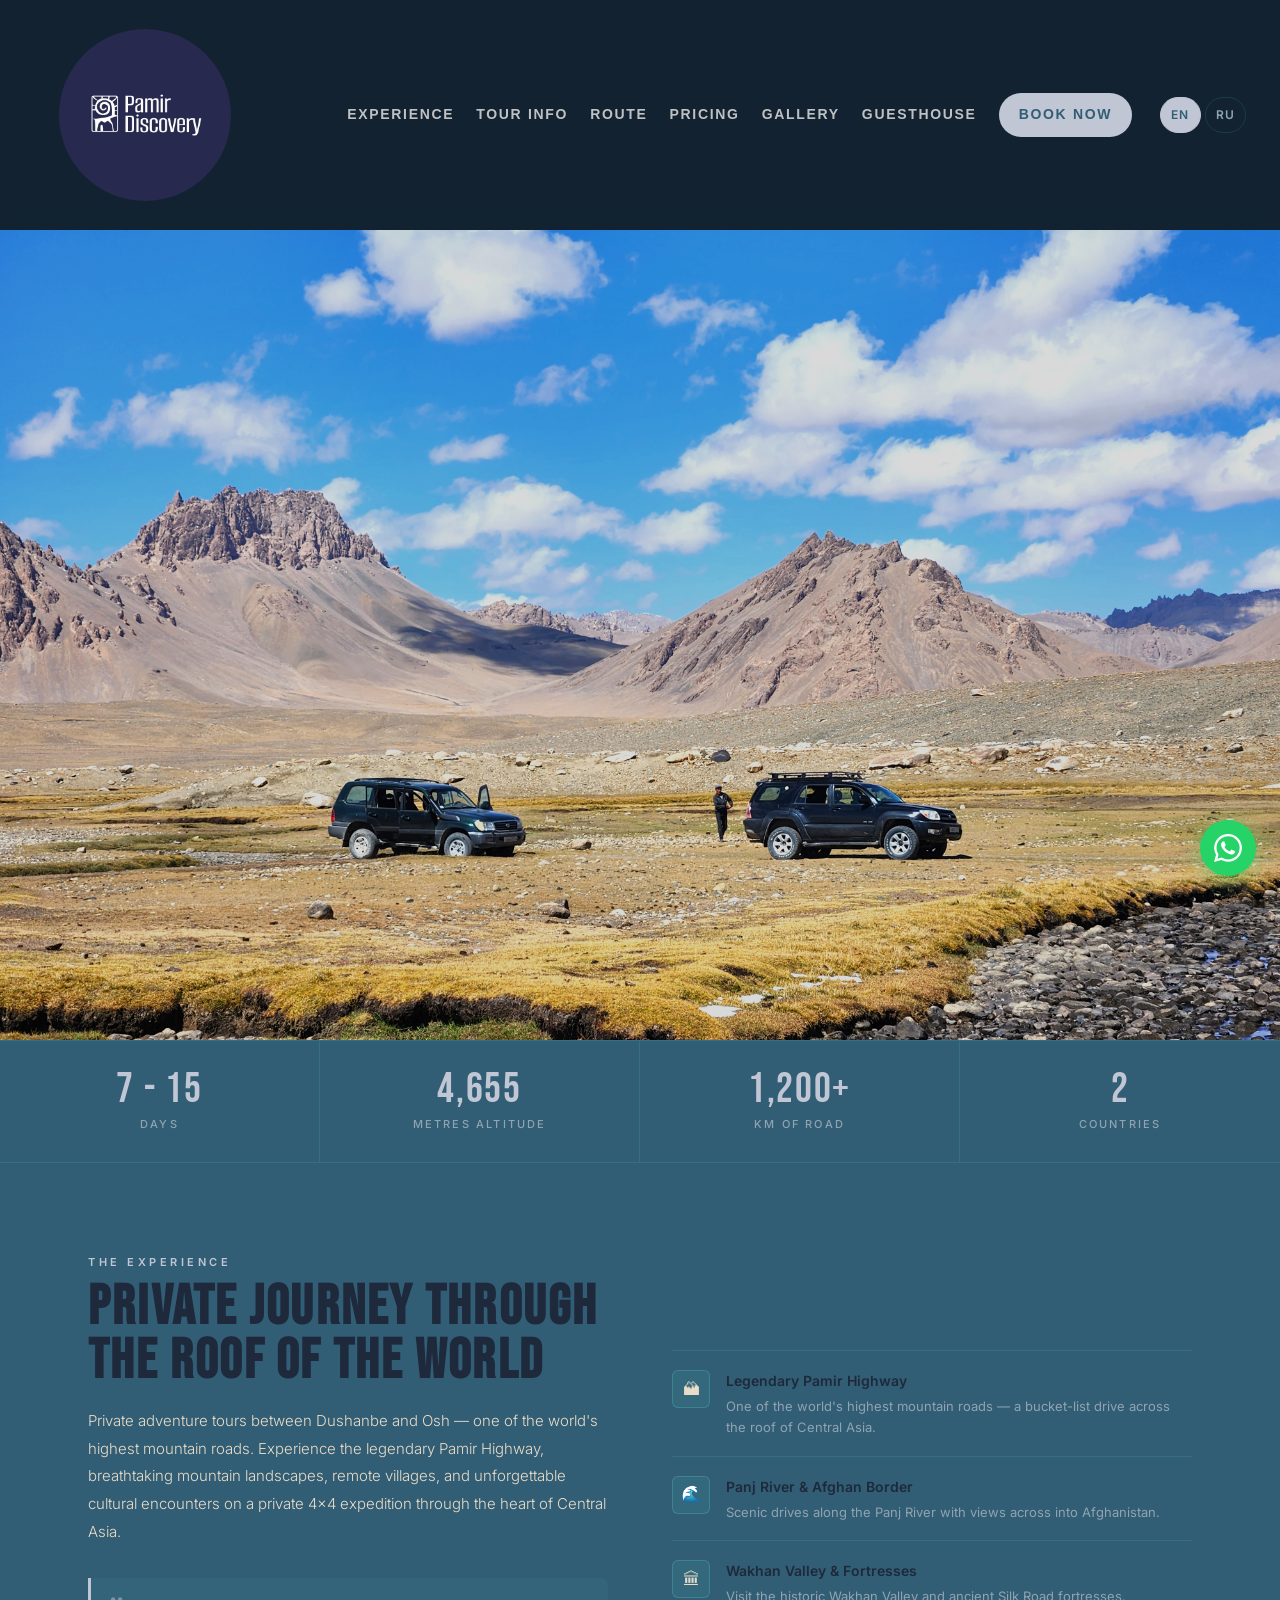
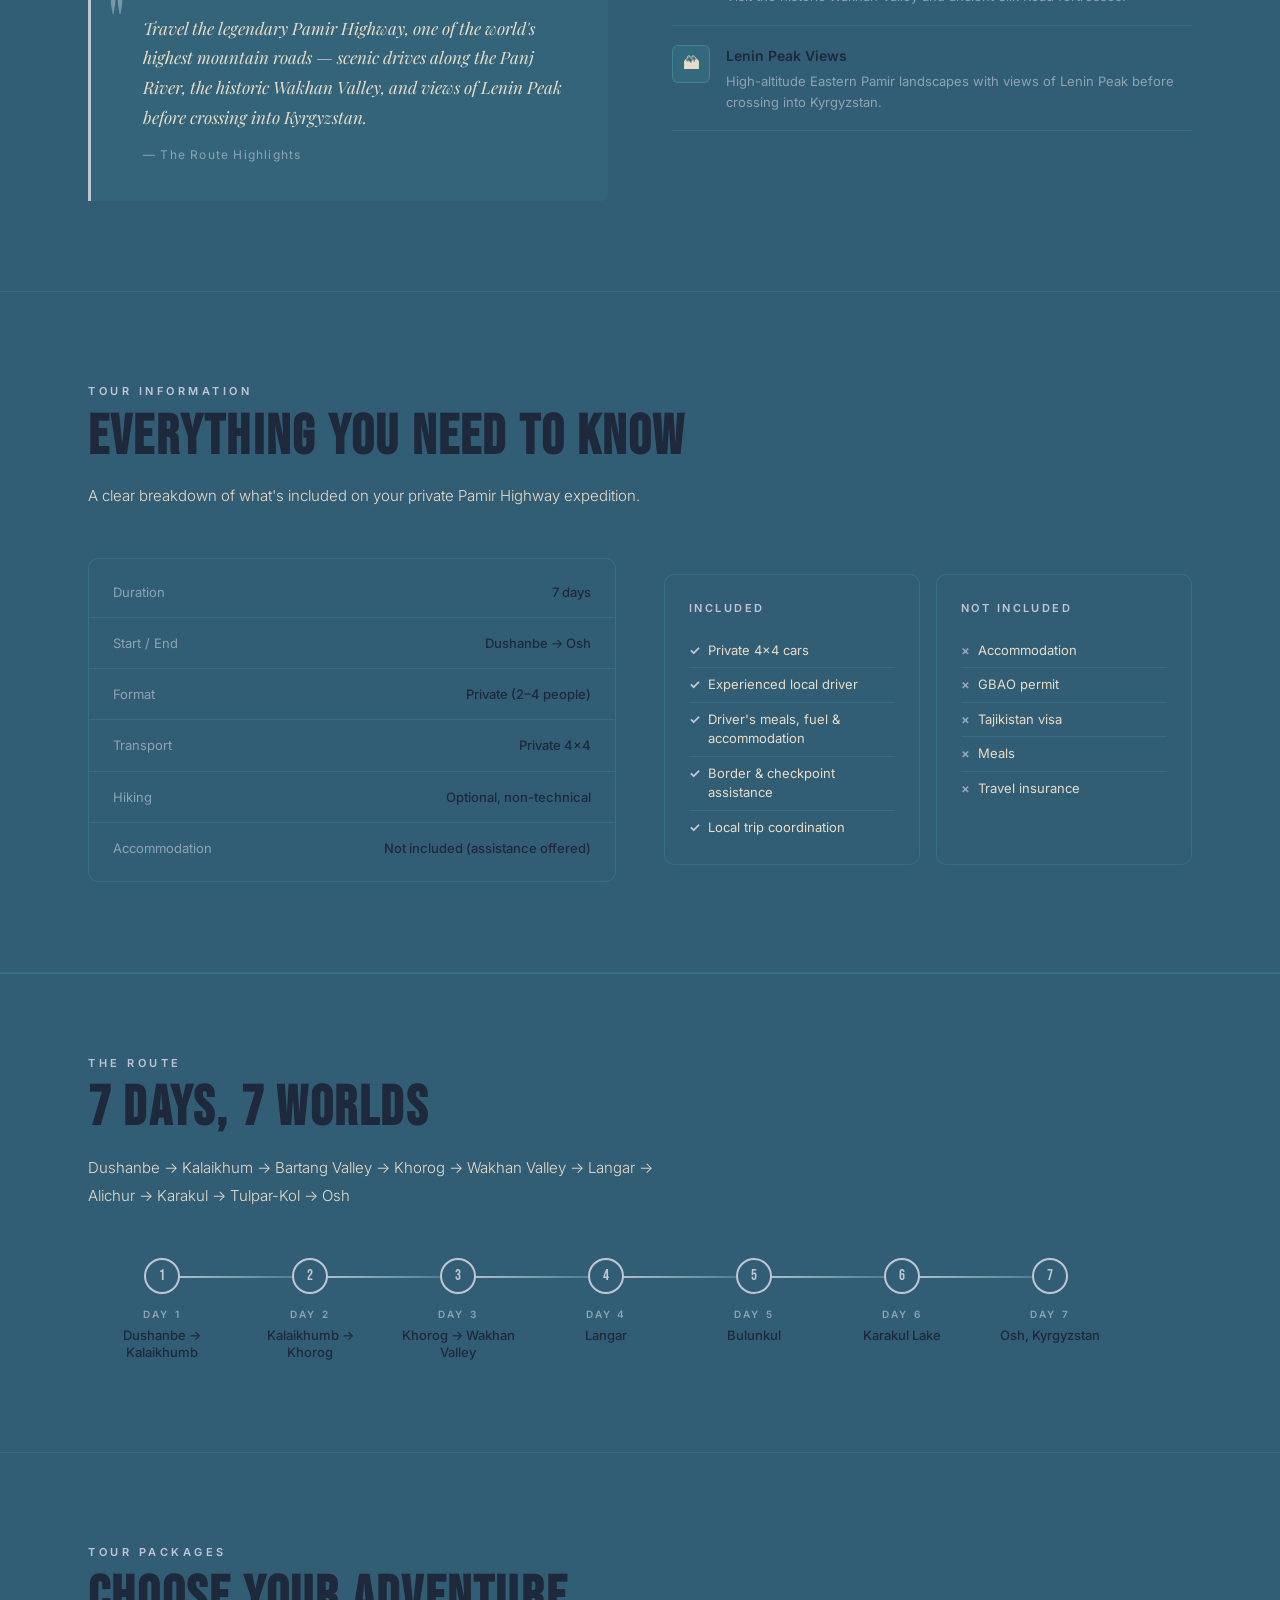
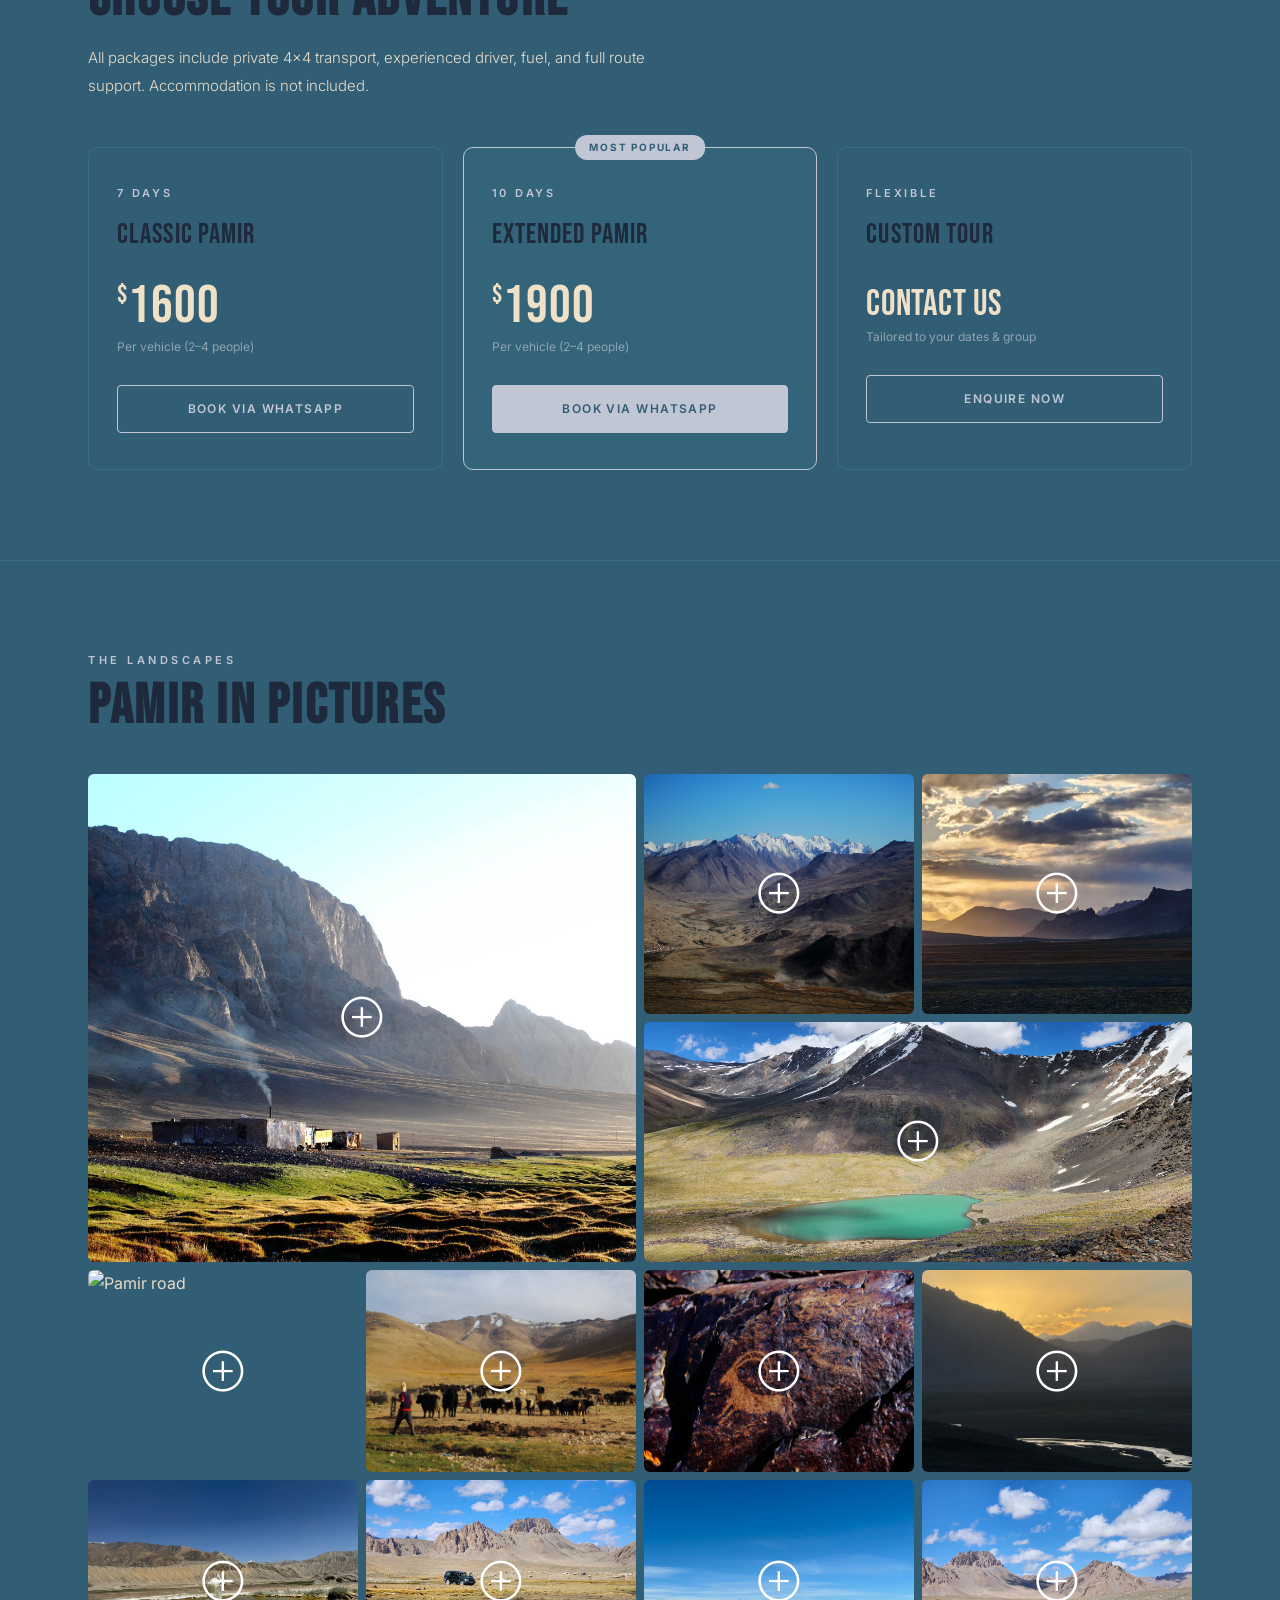
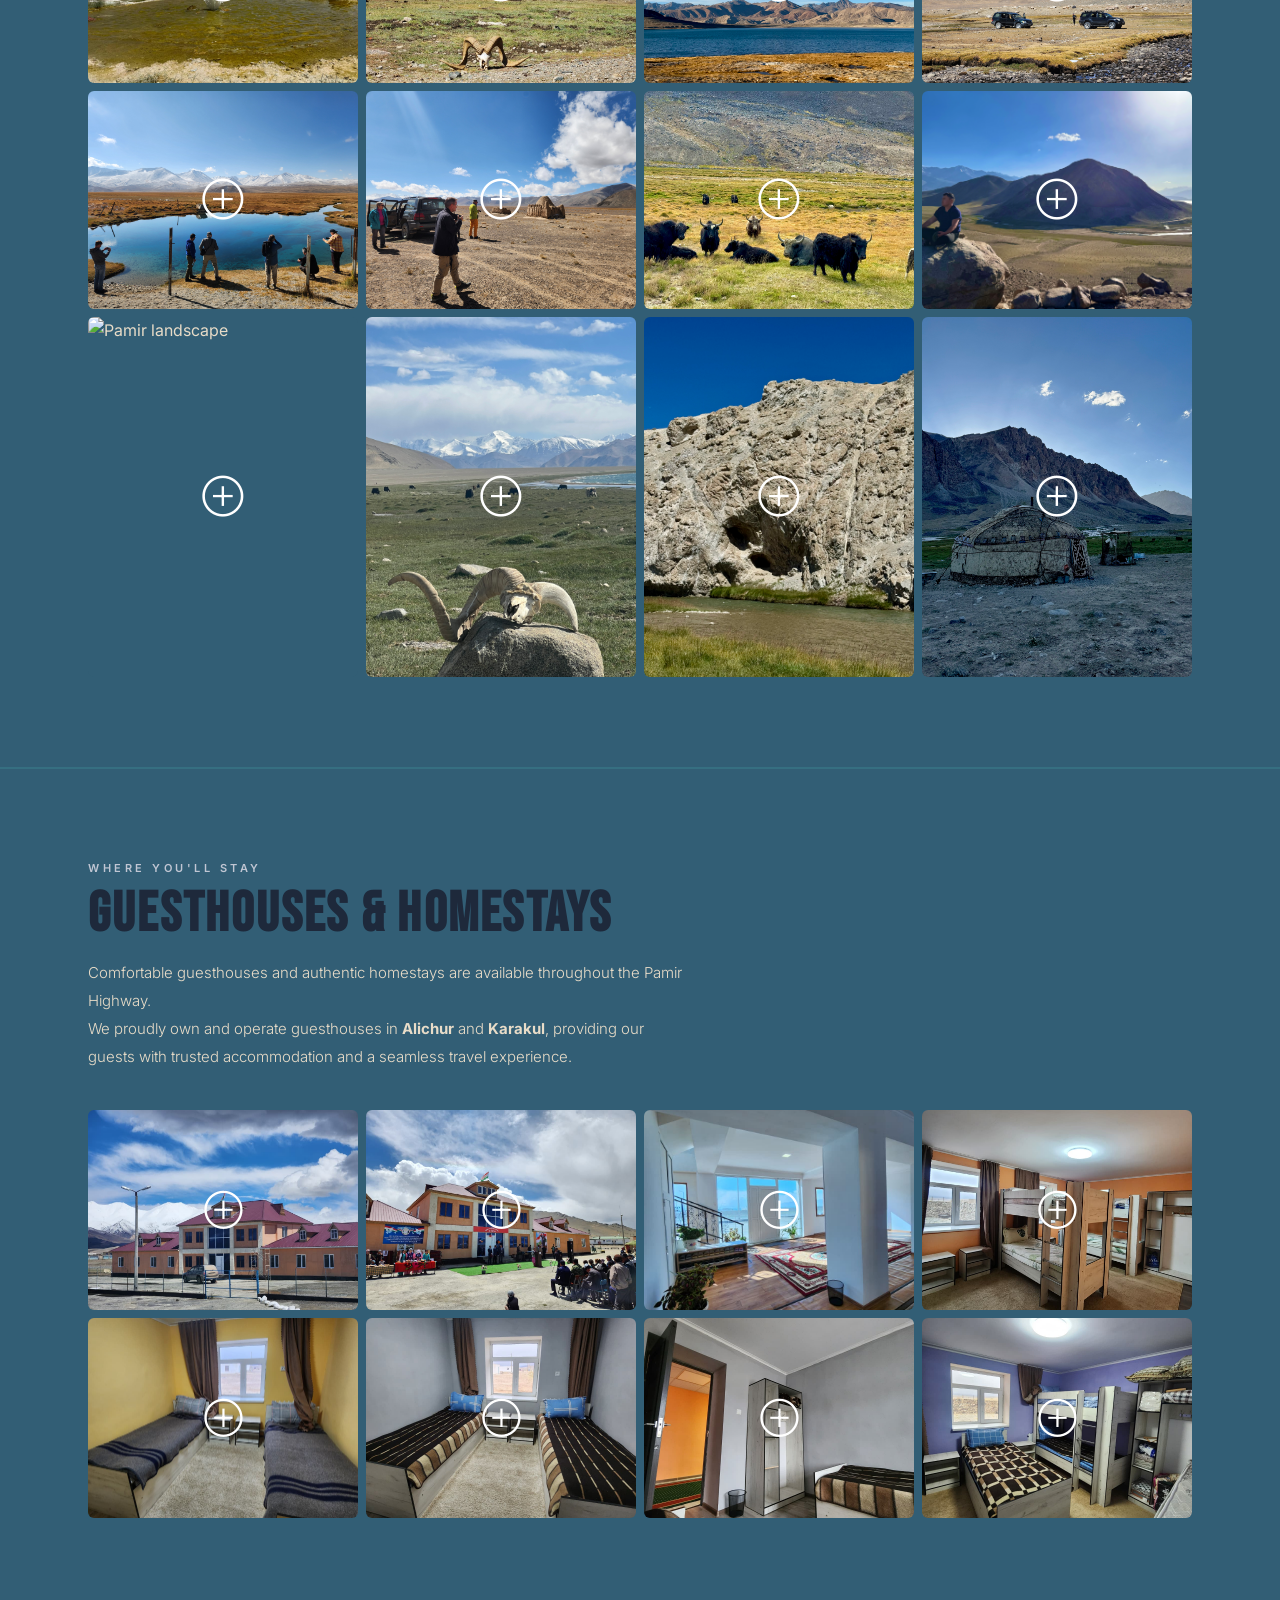
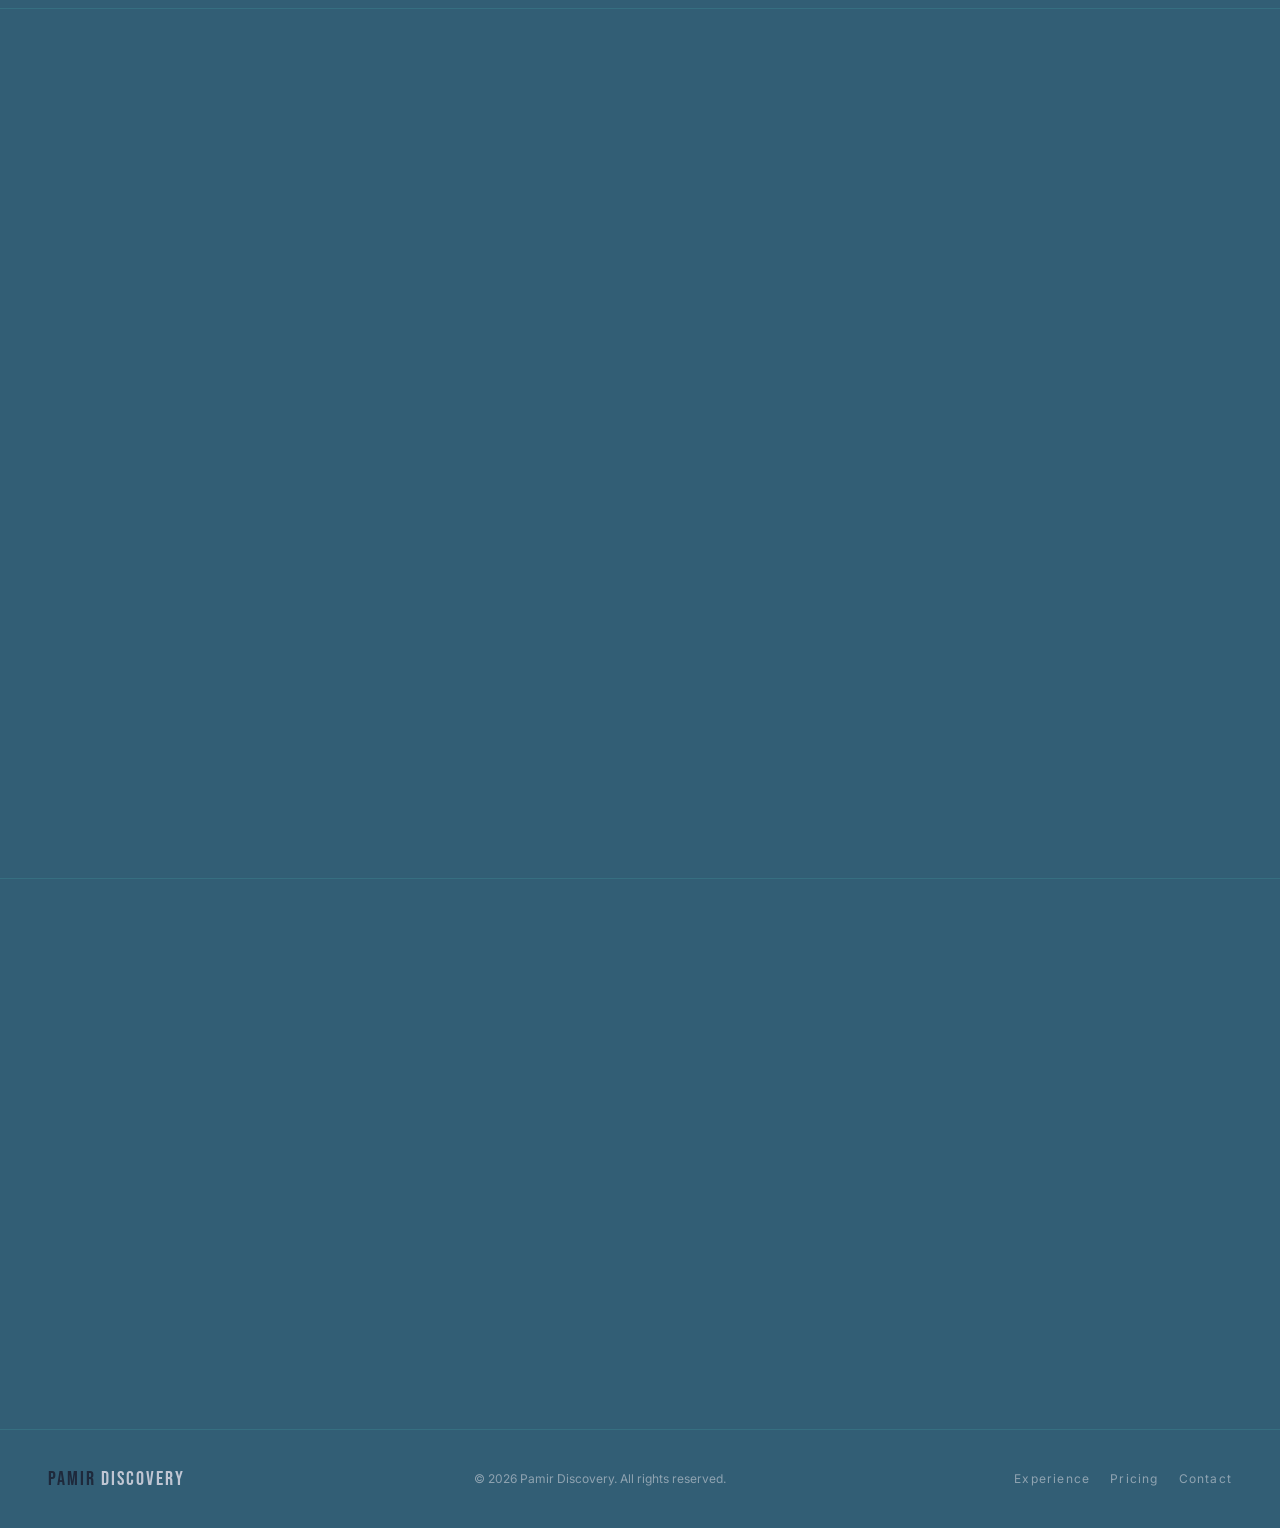
==== commit cdf3a6d6: "added close icon for hamnurger" ====
--- a/index.html
+++ b/index.html
@@ -17,6 +17,7 @@
     <!-- <span>Pamir Discovery</span> -->
   </a>
   <nav class="site-nav" id="site-nav">
+    <button class="nav-close" id="nav-close" aria-label="Close menu">✕</button>
     <a href="#experience" data-scroll="experience" data-en="Experience" data-ru="Опыт">Experience</a>
     <a href="#about"      data-scroll="about"      data-en="Tour Info"  data-ru="О туре">Tour Info</a>
     <a href="#route"      data-scroll="route"       data-en="Route"     data-ru="Маршрут">Route</a>
--- a/styles.css
+++ b/styles.css
@@ -125,7 +125,19 @@
   box-shadow: 0 8px 20px rgba(0,0,0,0.16);
 }
 .hamburger span { width: 20px; height: 2px; background: var(--white); display: block; transition: all 0.3s; border-radius: 999px; }
-
+.nav-close {
+  display: none;
+  align-self: flex-end;
+  background: rgba(255,255,255,0.10);
+  border: 1px solid rgba(255,255,255,0.16);
+  color: white;
+  width: 40px;
+  height: 40px;
+  border-radius: 50%;
+  cursor: pointer;
+  font-size: 18px;
+  margin-bottom: 4px;
+}
 /* ── HERO ── */
 #hero {
   position: relative; height: 90vh; min-height: 600px;
@@ -701,13 +713,15 @@
     border: 1px solid var(--border);
     border-radius: 20px;
     box-shadow: 0 20px 45px rgba(0,0,0,0.28);
+    z-index: 1200;
   }
   .site-nav.open a {
     font-size: 14px;
-    padding: 8px 10px;
+    padding: 10px 12px;
     border-radius: 10px;
     background: rgba(255,255,255,0.04);
   }
+  .nav-close { display: inline-flex; align-items: center; justify-content: center; }
   .hamburger { display: flex; }
   .hero-scroll { bottom: 18px; }
   .mobile-cta-bar { display: flex; }
@@ -739,7 +753,9 @@
   #site-header { padding: 10px 16px; }
   .header-brand { padding: 6px 0; }
   .header-brand img { width: clamp(80px, 20vw, 110px); }
-  .site-nav.open { top: 64px; padding: 24px 16px; }
+  .site-nav.open { top: 64px; padding: 18px 14px; left: 8px; right: 8px; }
+  .site-nav.open a { font-size: 13px; padding: 10px 12px; }
+  .nav-close { width: 38px; height: 38px; }
   .hero { min-height: 72svh; padding: 100px 16px 80px; }
   .stats-strip { grid-template-columns: 1fr; }
   .gallery-grid,
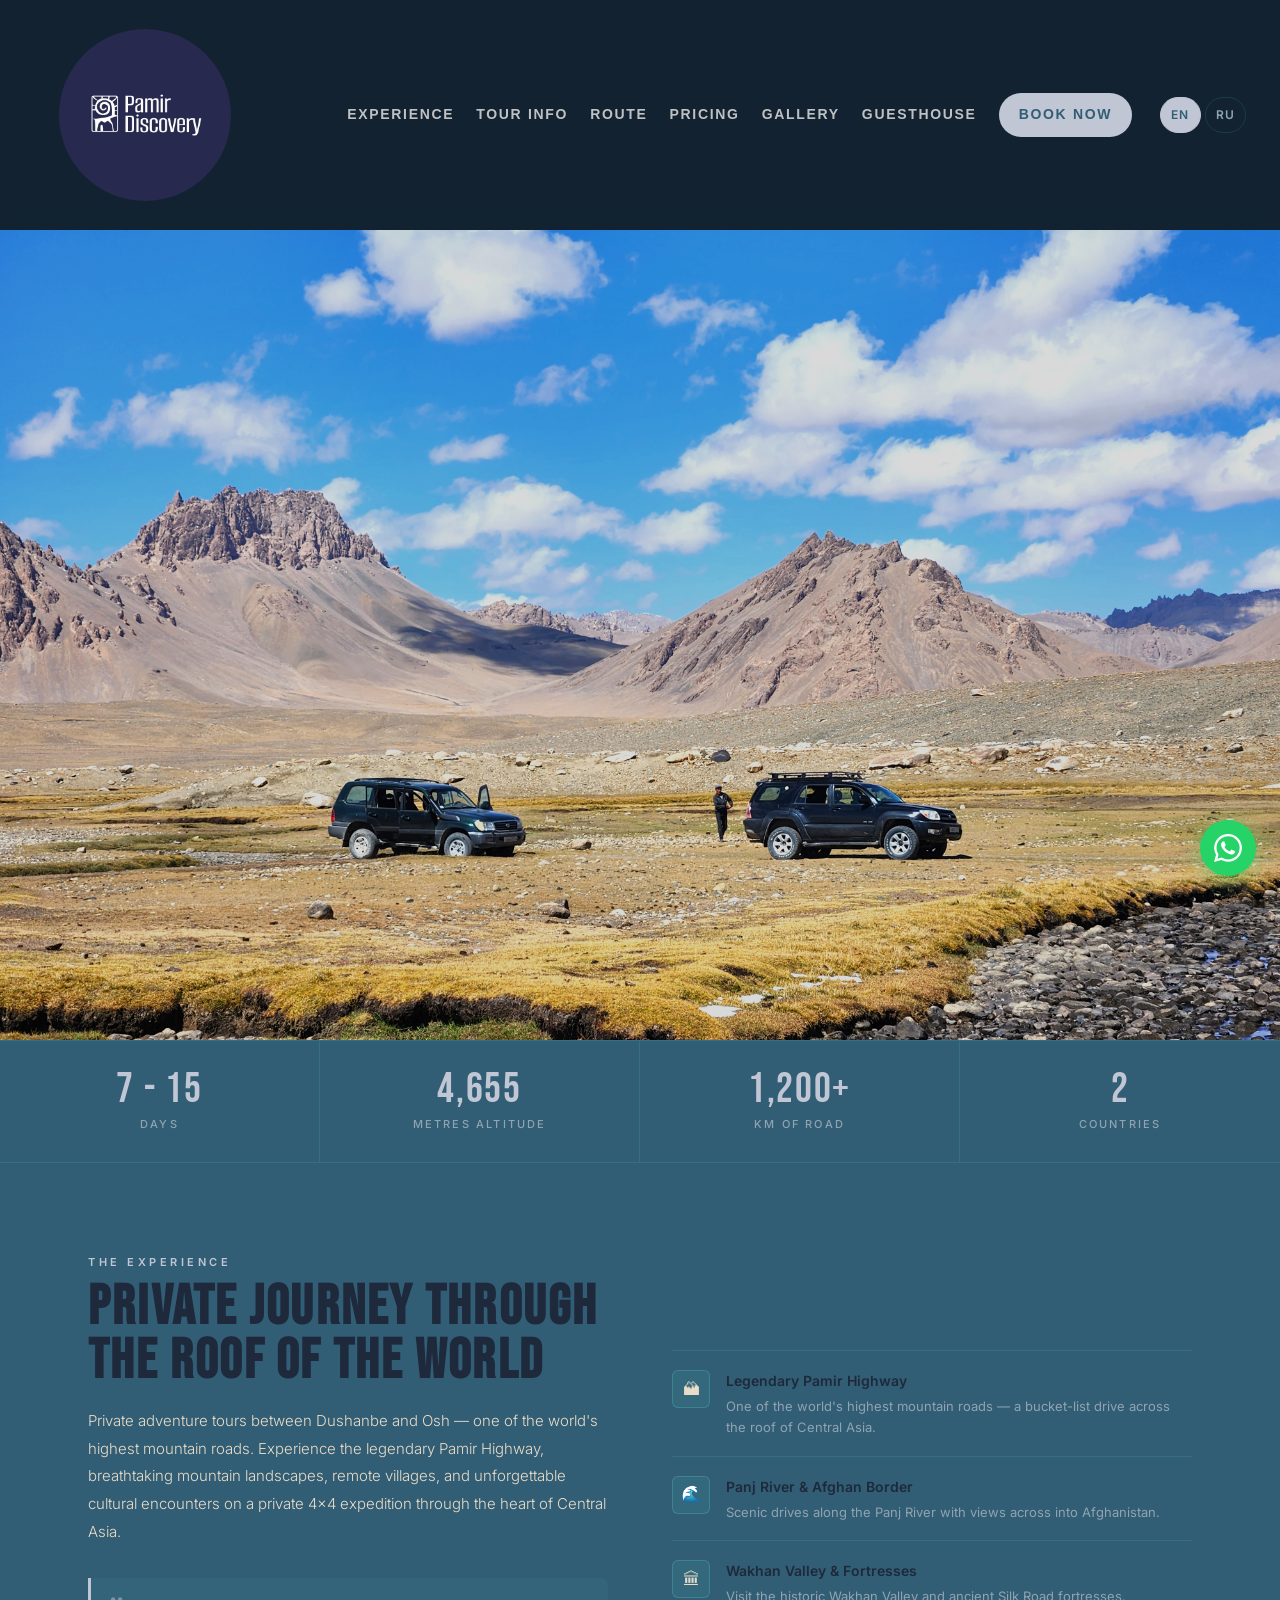
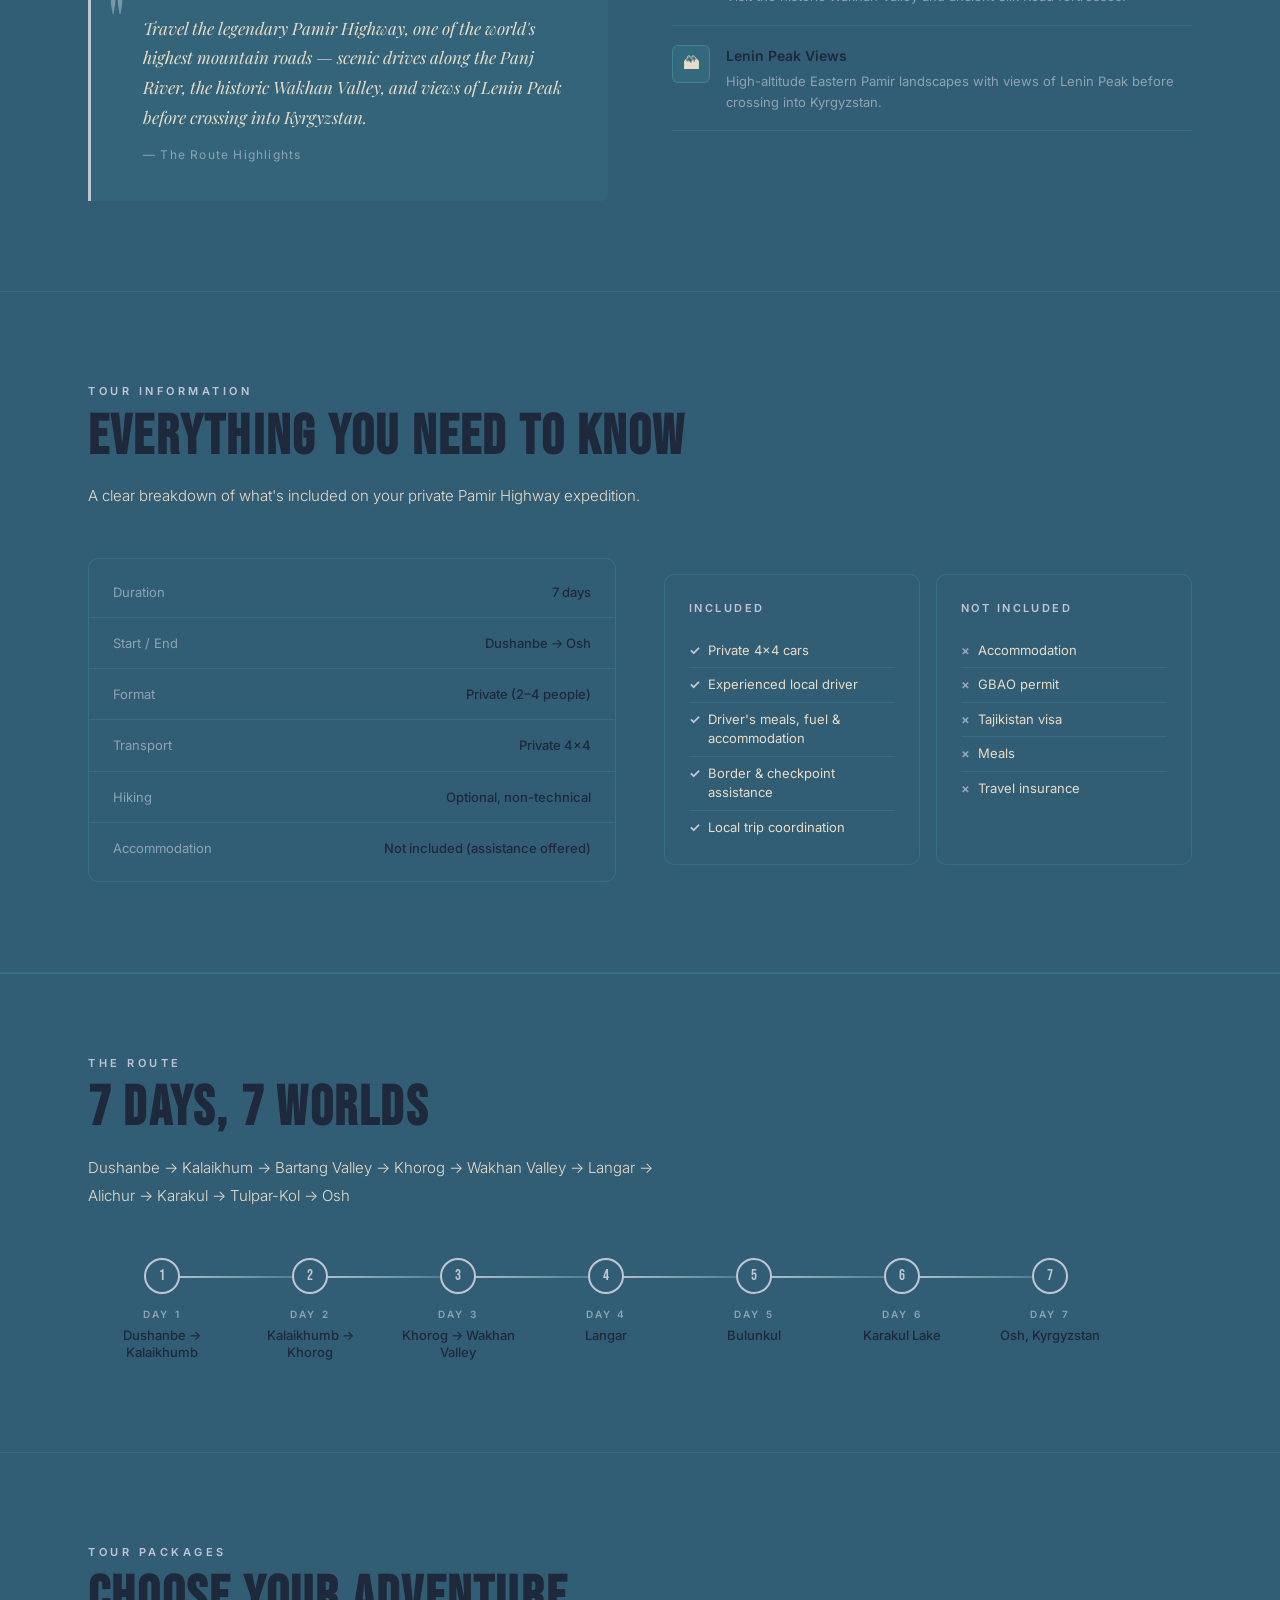
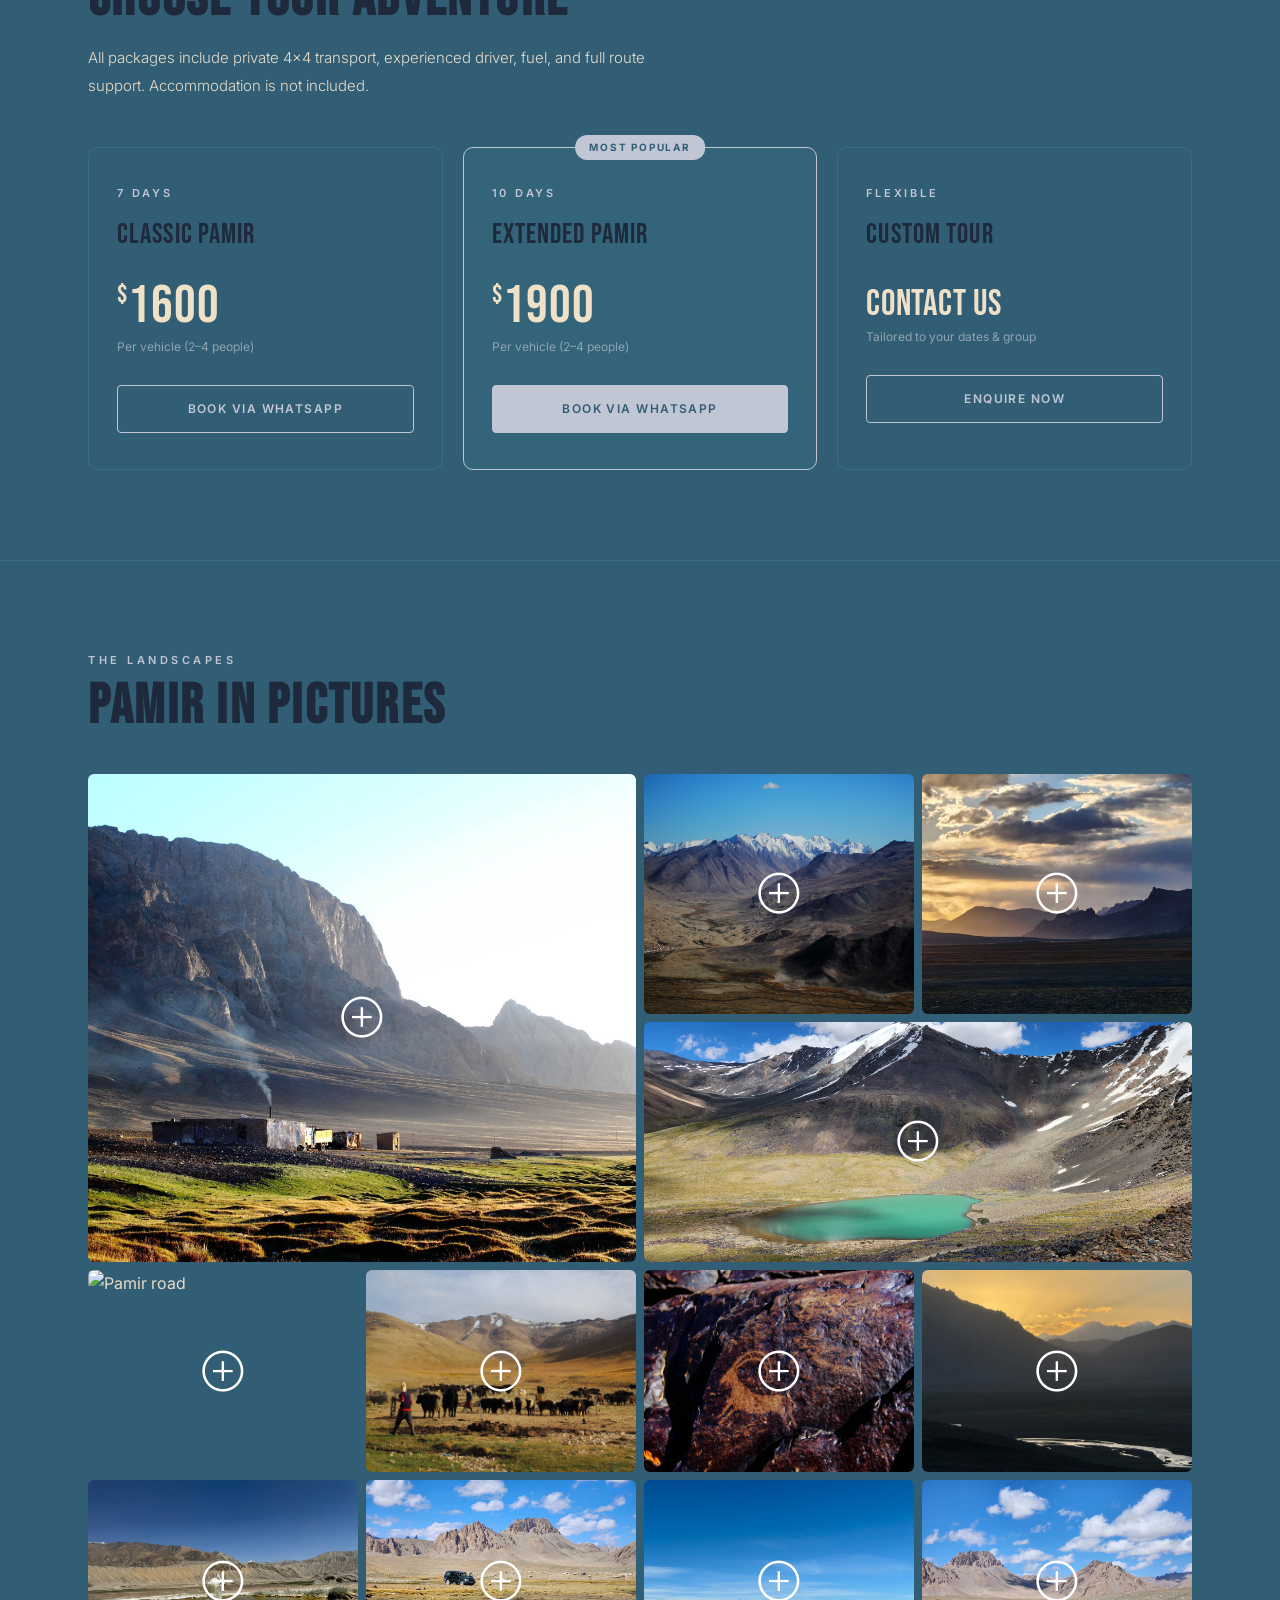
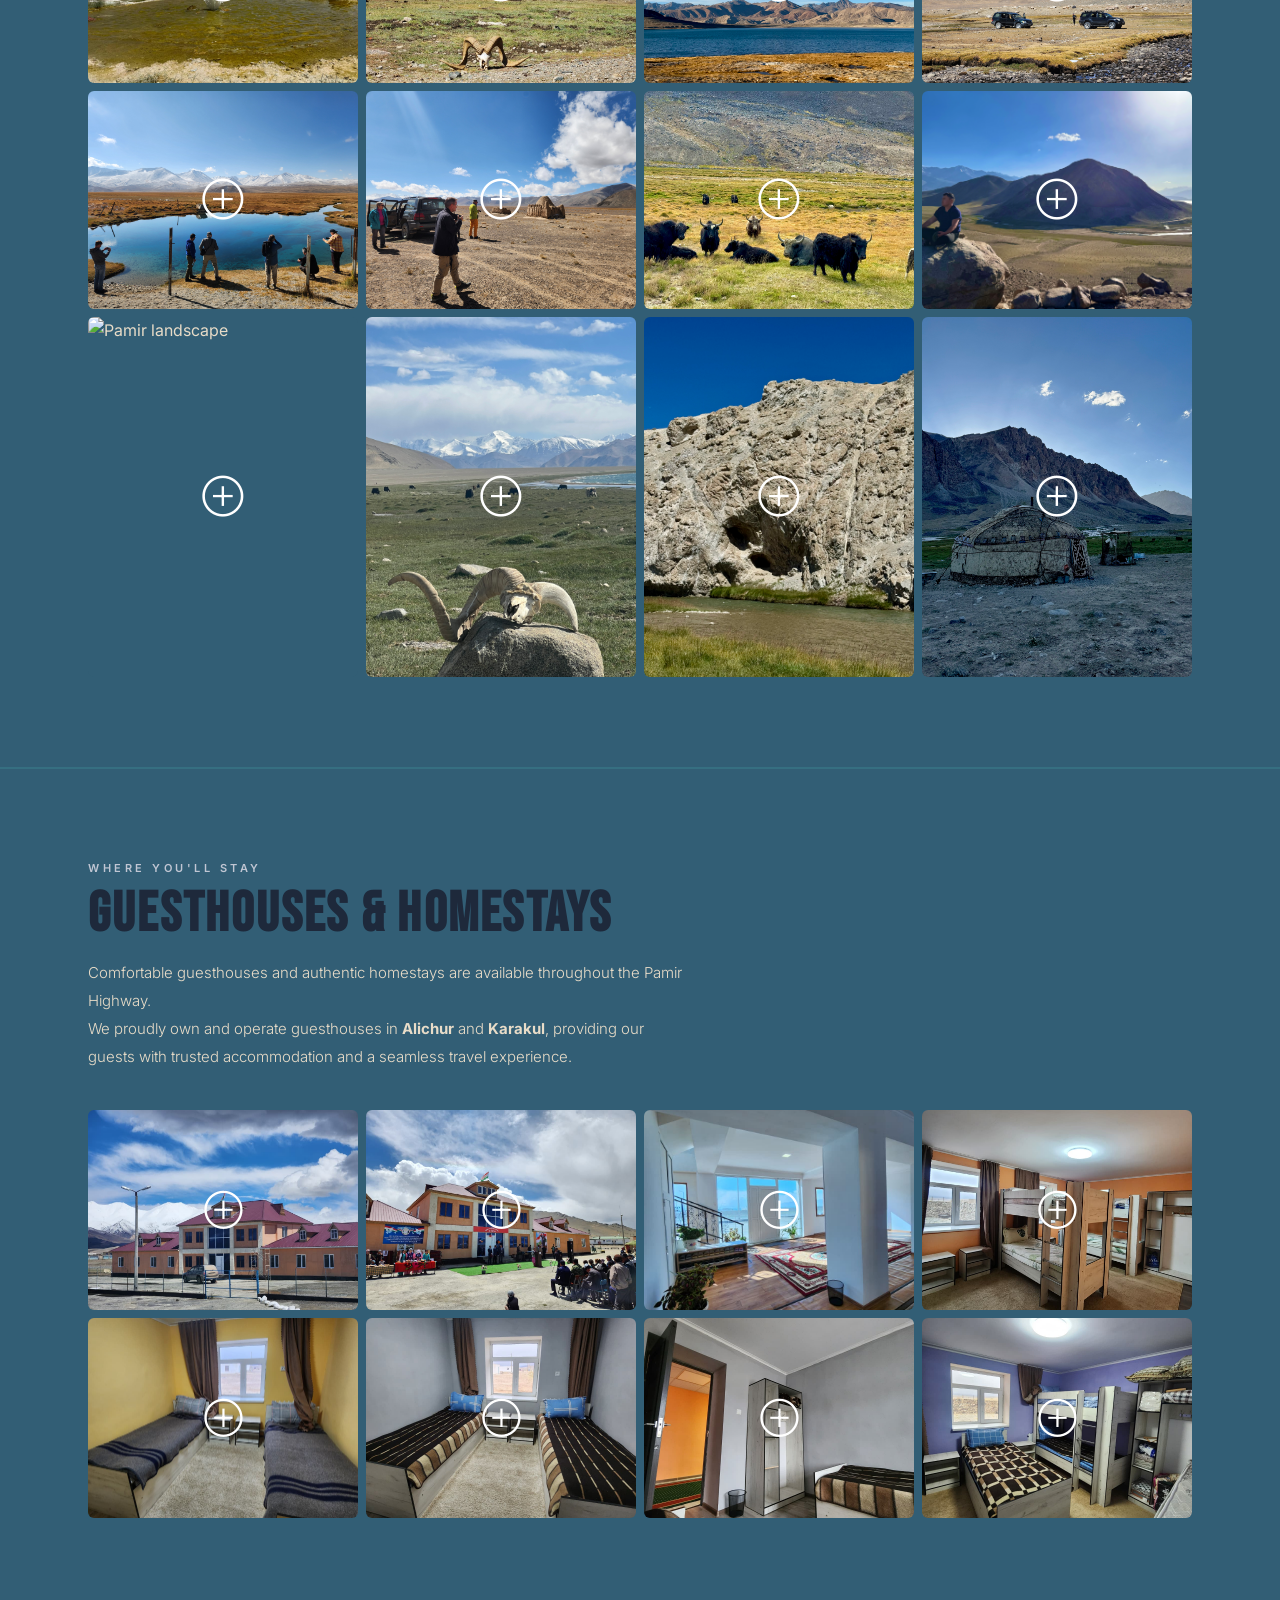
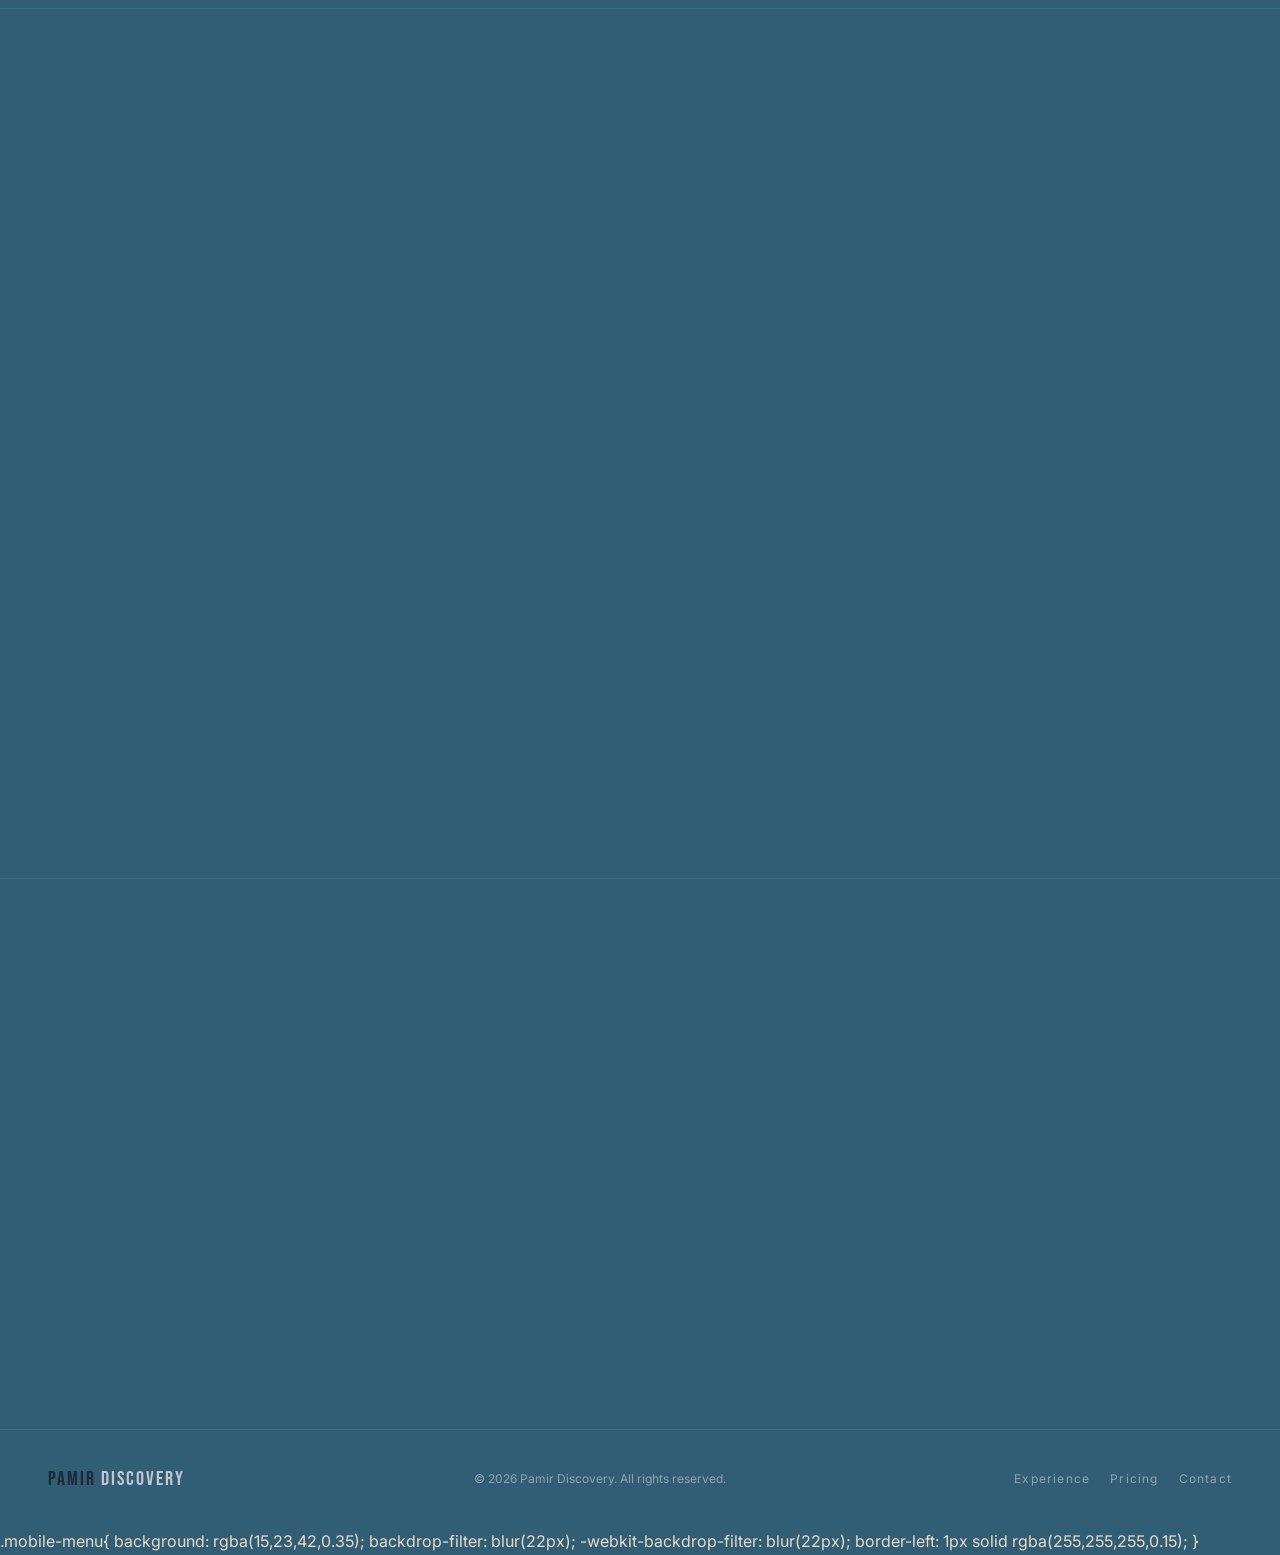
==== commit 9c67a7a7: "made hamburger menu transparrent" ====
--- a/index.html
+++ b/index.html
@@ -628,6 +628,13 @@
      data-ru="Туры">View Tours</a>
 </div>
 
+.mobile-menu{
+    background: rgba(15,23,42,0.35);
+    backdrop-filter: blur(22px);
+    -webkit-backdrop-filter: blur(22px);
+    border-left: 1px solid rgba(255,255,255,0.15);
+}
+
 <!-- ══ FLOATING WHATSAPP ══ -->
 <a class="fab-whatsapp" href="https://wa.me/996501660866" target="_blank" aria-label="WhatsApp">
   <svg viewBox="0 0 24 24" xmlns="http://www.w3.org/2000/svg">
--- a/styles.css
+++ b/styles.css
@@ -125,19 +125,29 @@
   box-shadow: 0 8px 20px rgba(0,0,0,0.16);
 }
 .hamburger span { width: 20px; height: 2px; background: var(--white); display: block; transition: all 0.3s; border-radius: 999px; }
+
 .nav-close {
   display: none;
   align-self: flex-end;
-  background: rgba(255,255,255,0.10);
-  border: 1px solid rgba(255,255,255,0.16);
-  color: white;
   width: 40px;
   height: 40px;
+  border: 1px solid rgba(255, 255, 255, 0.45);
   border-radius: 50%;
+  background: rgba(255, 255, 255, 0.7);
+  color: #111827;
   cursor: pointer;
   font-size: 18px;
+  font-weight: 700;
   margin-bottom: 4px;
-}
+  box-shadow: 0 4px 10px rgba(0,0,0,0.12);
+}
+
+.site-nav.open .nav-close {
+  display: inline-flex;
+  align-items: center;
+  justify-content: center;
+}
+
 /* ── HERO ── */
 #hero {
   position: relative; height: 90vh; min-height: 600px;
@@ -706,22 +716,24 @@
     top: 70px;
     left: 12px;
     right: 12px;
-    background: rgba(13, 27, 42, 0.98);
-    backdrop-filter: blur(12px);
+    background: rgba(255, 255, 255, 0.16);
+    -webkit-backdrop-filter: blur(16px);
+    backdrop-filter: blur(16px);
     padding: 20px 18px;
     gap: 12px;
-    border: 1px solid var(--border);
+    border: 1px solid rgba(255, 255, 255, 0.24);
     border-radius: 20px;
     box-shadow: 0 20px 45px rgba(0,0,0,0.28);
-    z-index: 1200;
   }
   .site-nav.open a {
     font-size: 14px;
-    padding: 10px 12px;
+    padding: 8px 10px;
     border-radius: 10px;
-    background: rgba(255,255,255,0.04);
+    background: rgba(255,255,255,0.12);
+    color: #111827;
+    font-weight: 700;
+    text-shadow: 0 1px 2px rgba(255,255,255,0.35);
   }
-  .nav-close { display: inline-flex; align-items: center; justify-content: center; }
   .hamburger { display: flex; }
   .hero-scroll { bottom: 18px; }
   .mobile-cta-bar { display: flex; }
@@ -753,9 +765,7 @@
   #site-header { padding: 10px 16px; }
   .header-brand { padding: 6px 0; }
   .header-brand img { width: clamp(80px, 20vw, 110px); }
-  .site-nav.open { top: 64px; padding: 18px 14px; left: 8px; right: 8px; }
-  .site-nav.open a { font-size: 13px; padding: 10px 12px; }
-  .nav-close { width: 38px; height: 38px; }
+  .site-nav.open { top: 64px; padding: 24px 16px; }
   .hero { min-height: 72svh; padding: 100px 16px 80px; }
   .stats-strip { grid-template-columns: 1fr; }
   .gallery-grid,
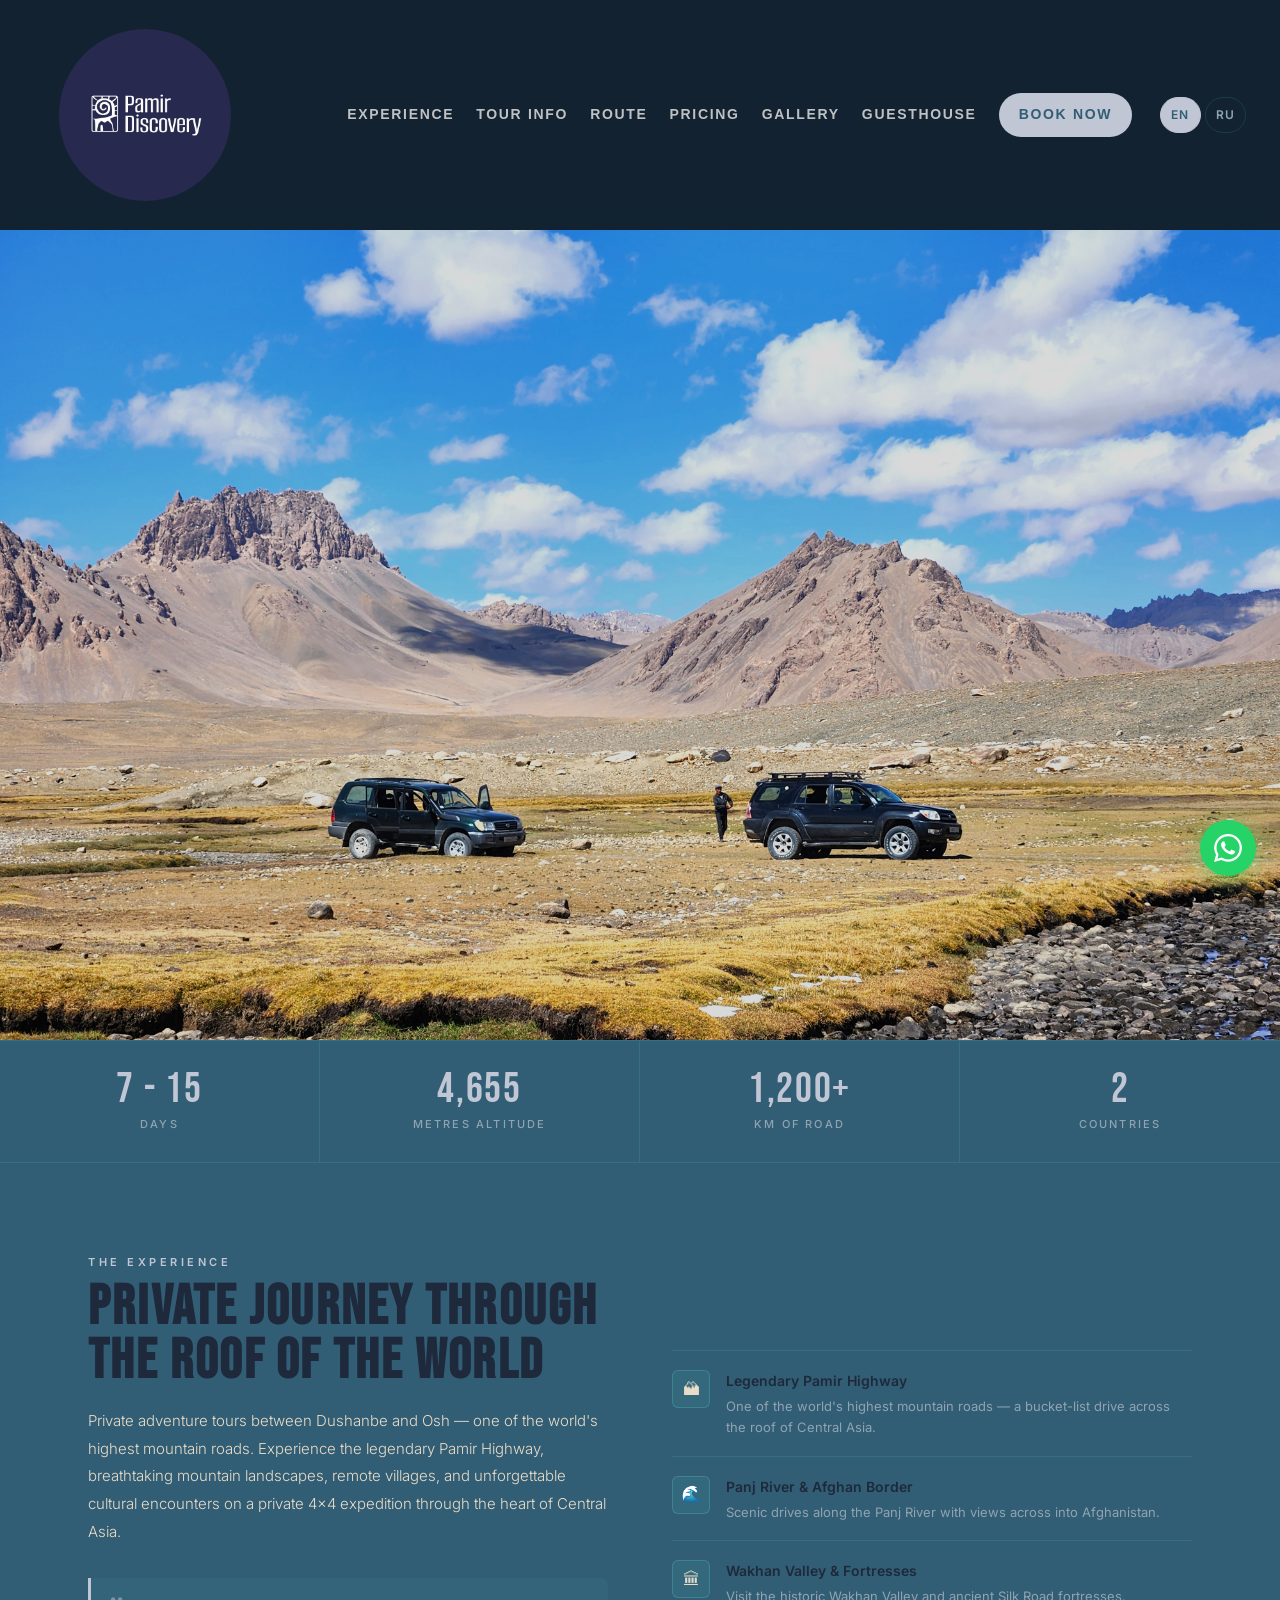
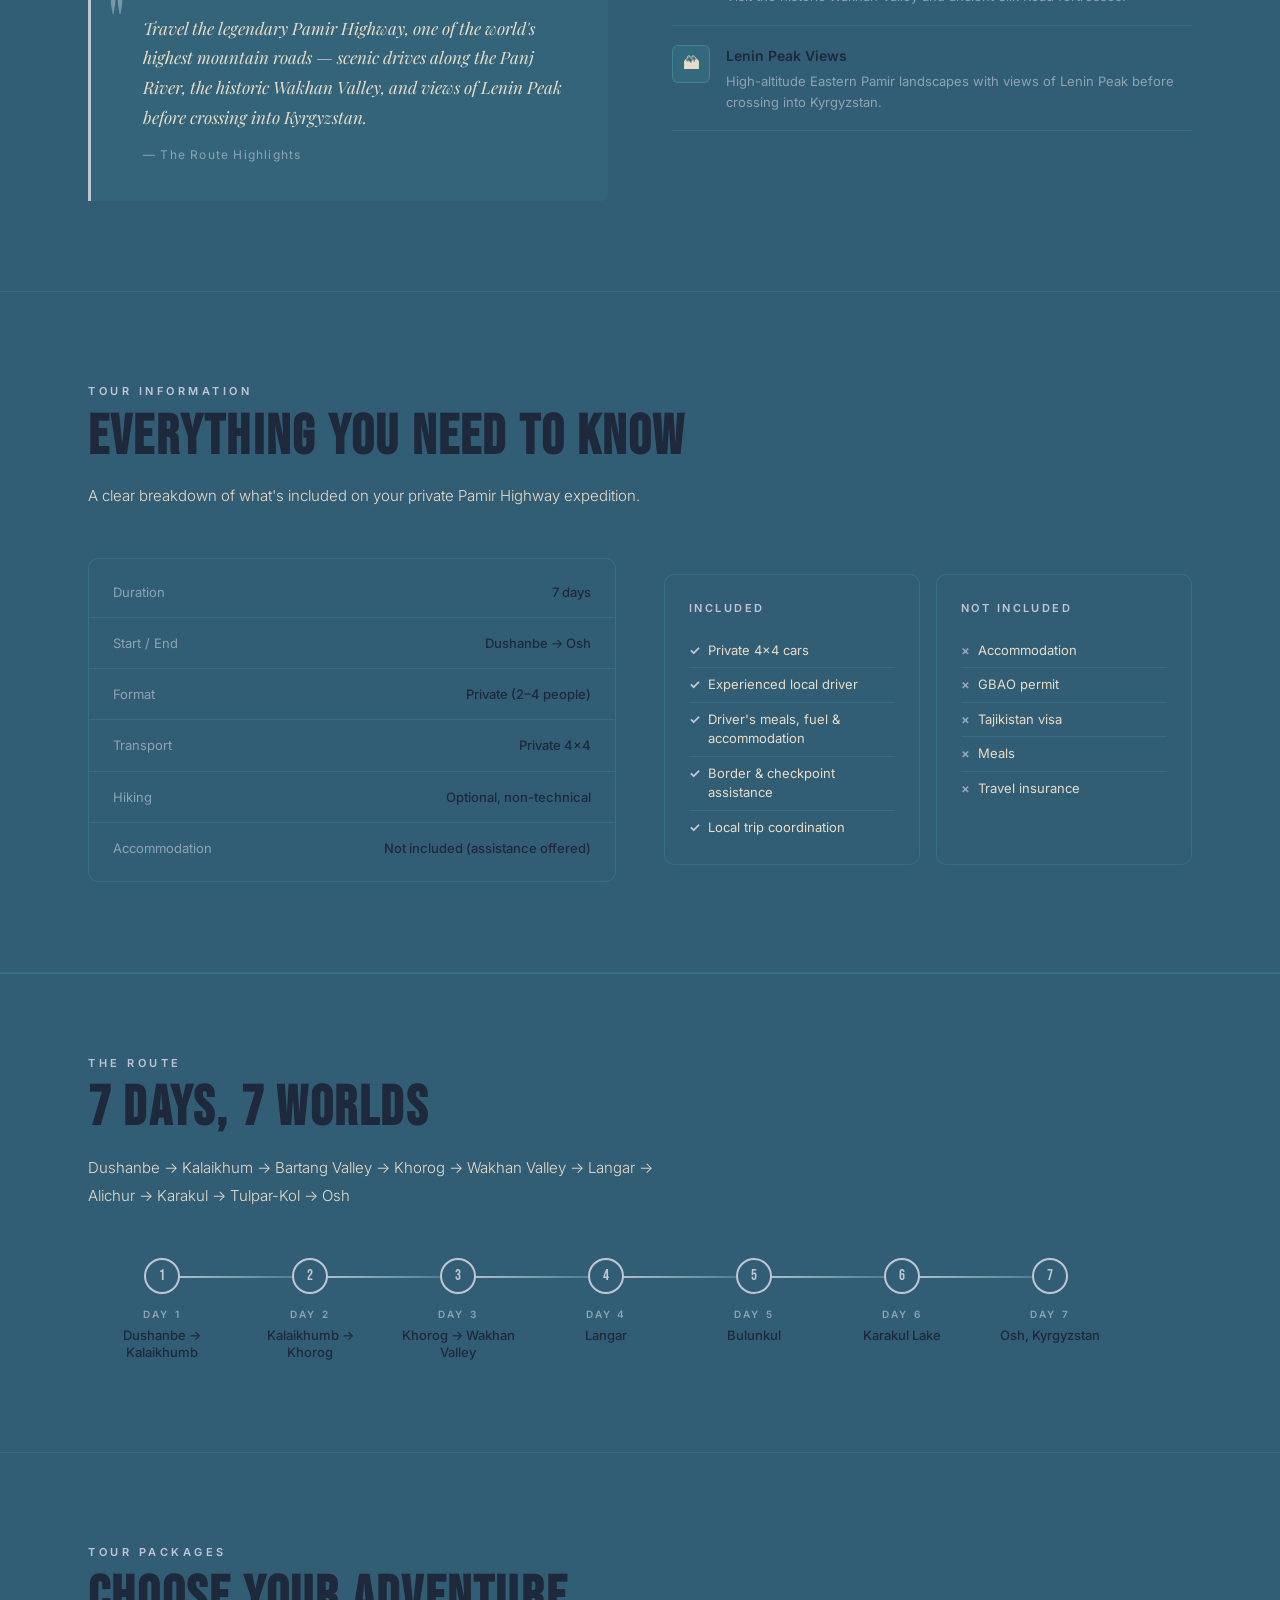
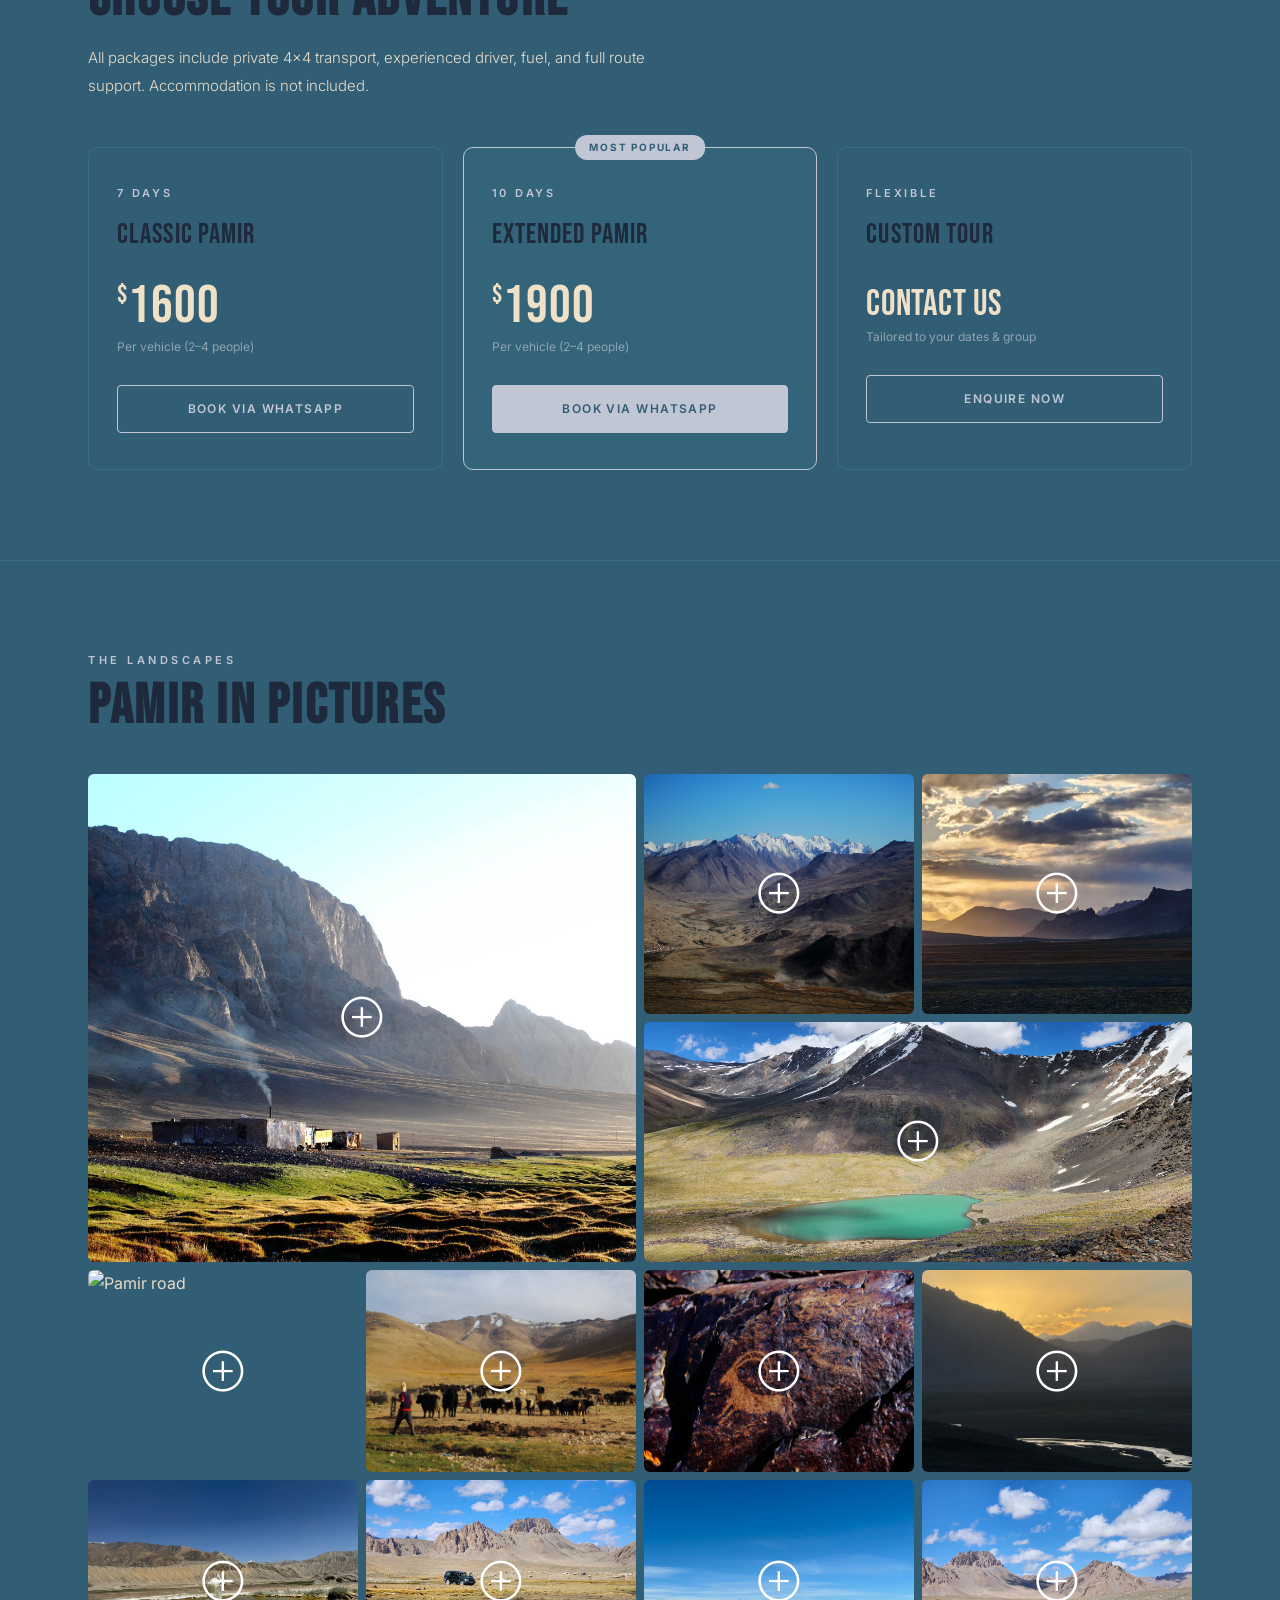
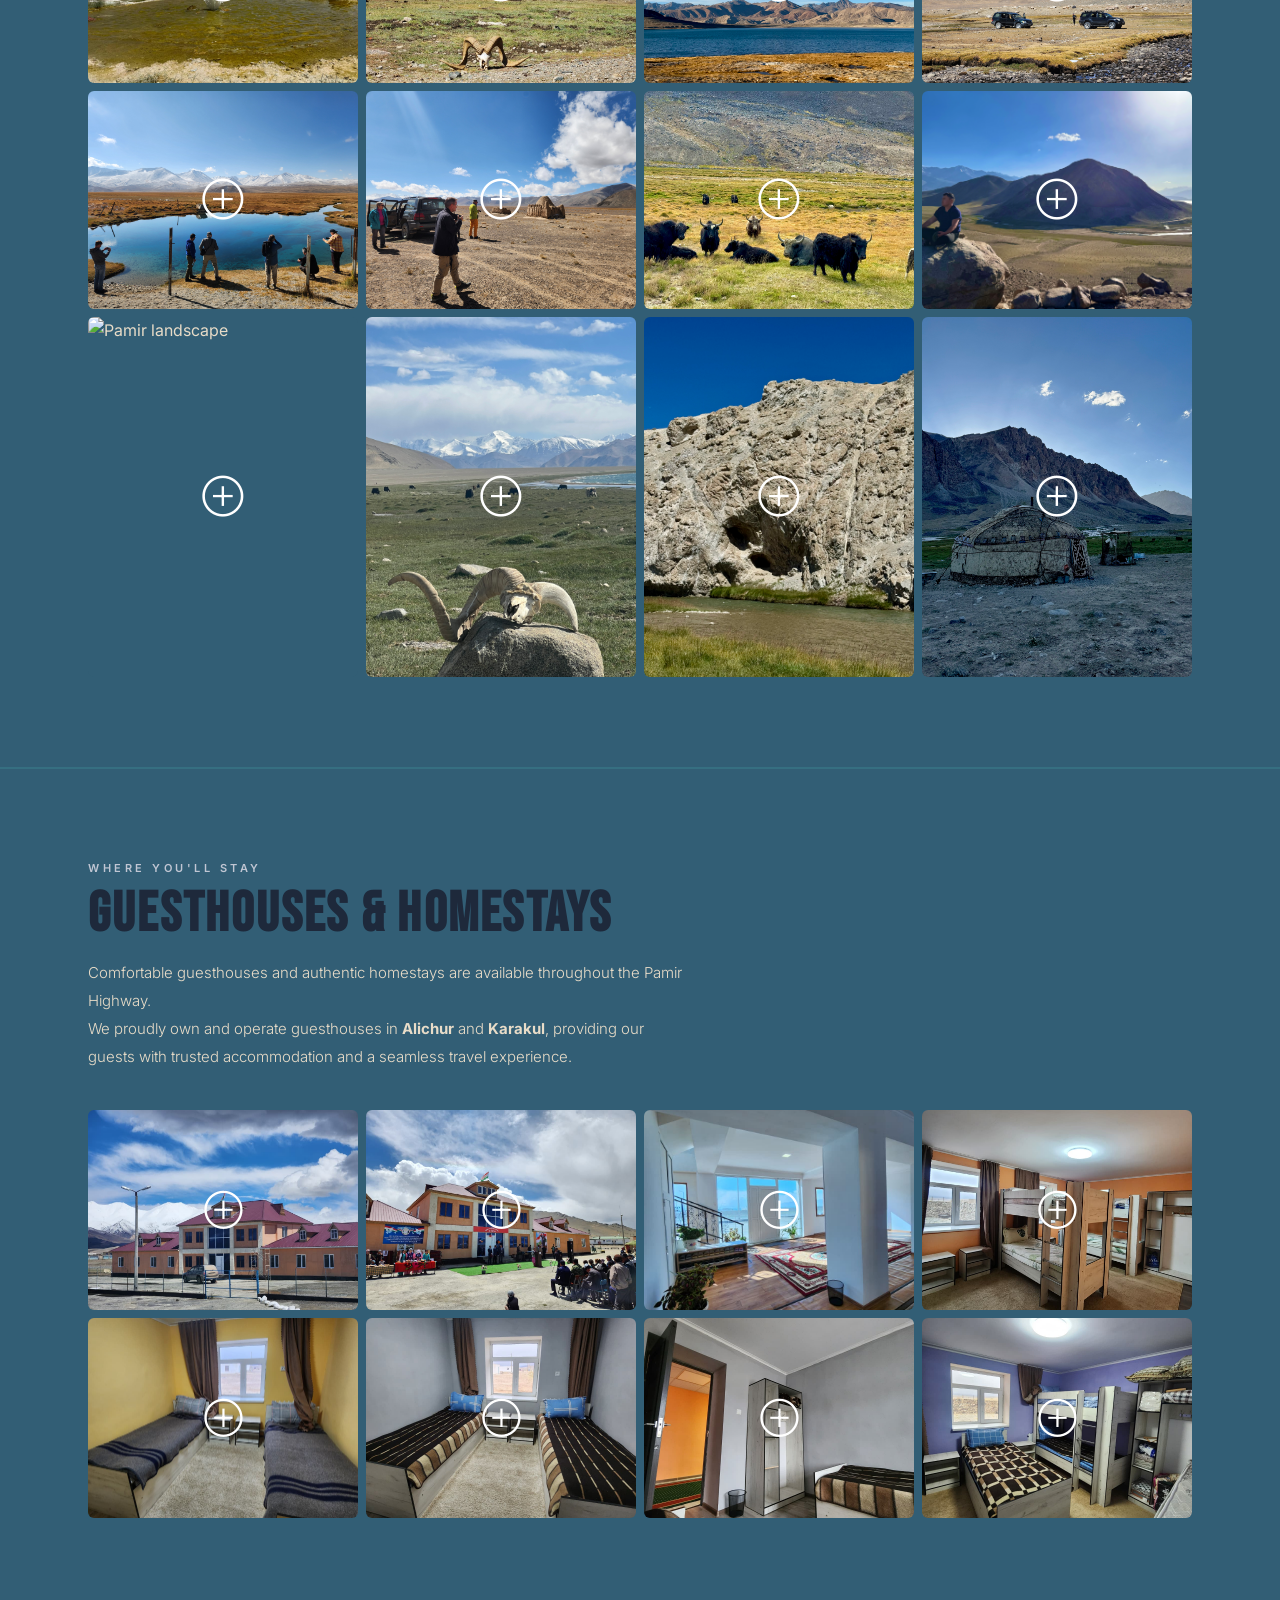
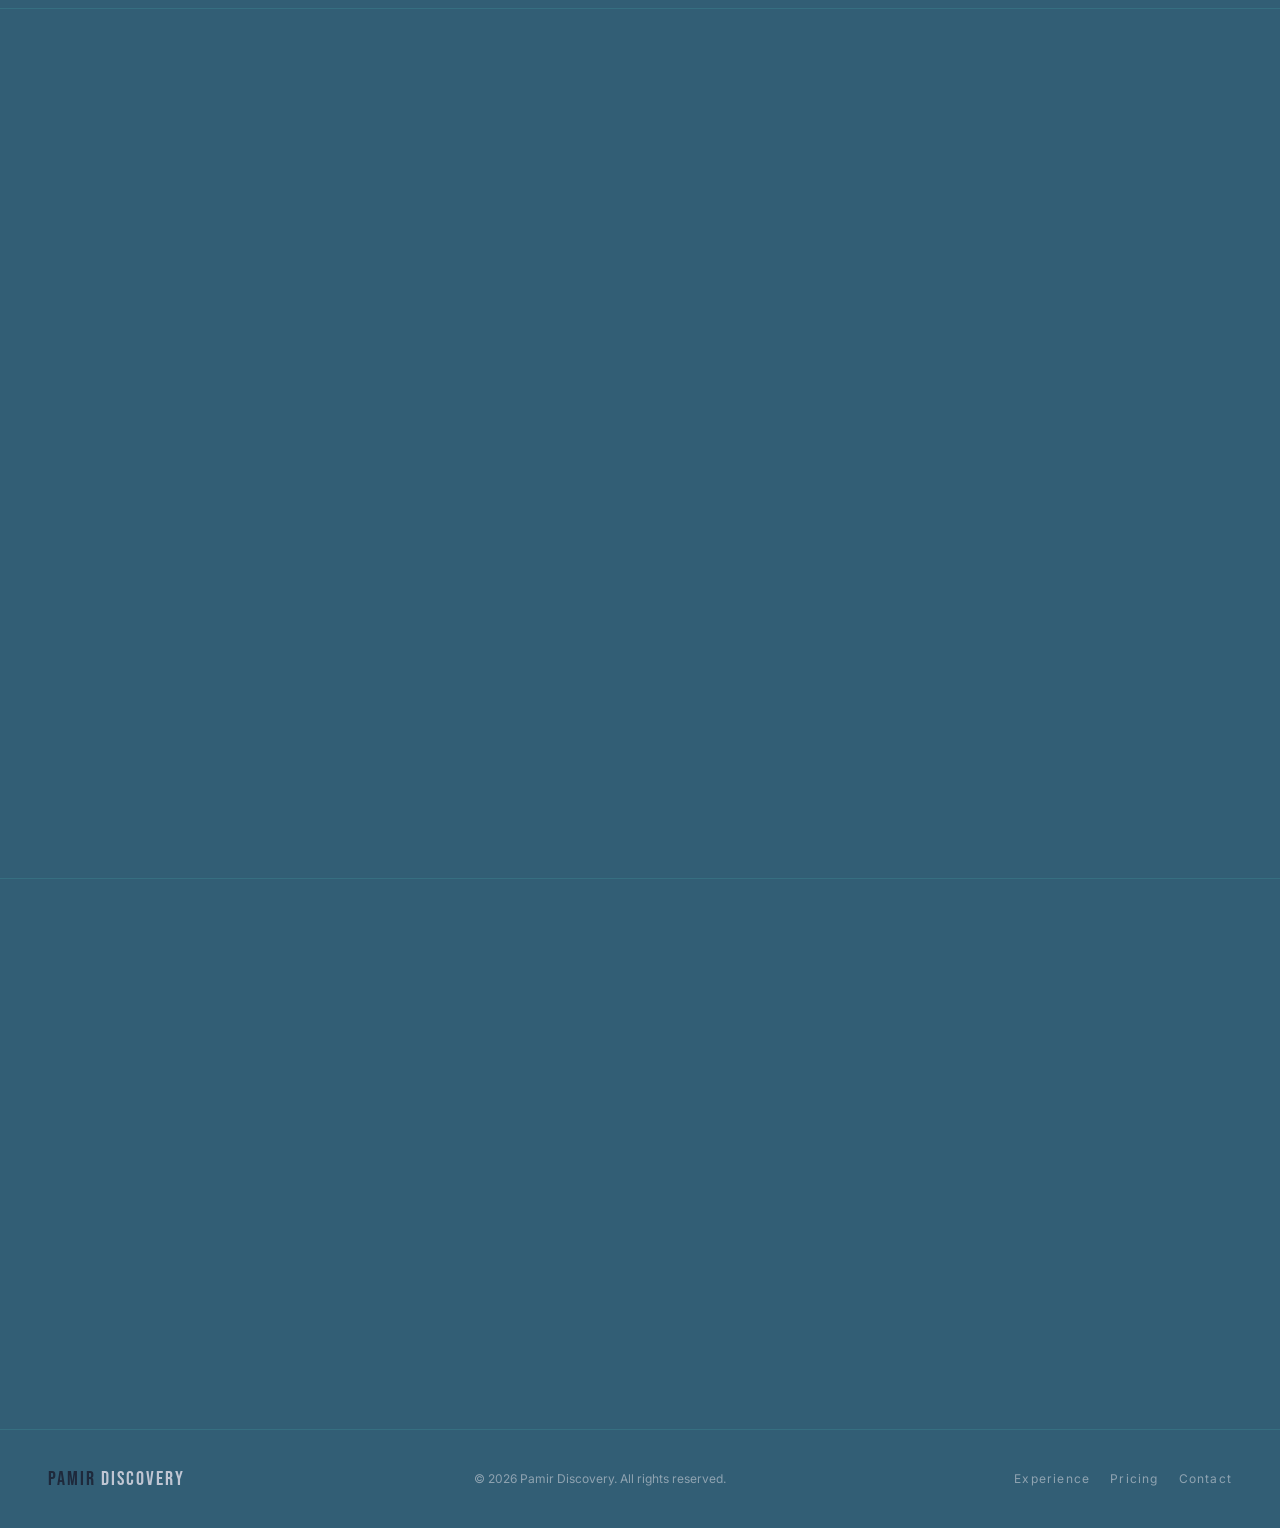
==== commit b575244f: "photo swipe update and image update for mobile" ====
--- a/index.html
+++ b/index.html
@@ -360,6 +360,15 @@
       <div class="section-label" data-en="The Landscapes" data-ru="Пейзажи">The Landscapes</div>
       <h2 class="section-title" data-en="PAMIR IN PICTURES" data-ru="ПАМИР В КАДРЕ">PAMIR IN PICTURES</h2>
     </div>
+    <div class="gallery-mobile-carousel reveal reveal-delay-1" id="galleryMobileCarousel">
+      <div class="gallery-mobile-track" id="galleryMobileTrack"></div>
+      <div class="gallery-mobile-nav">
+        <button class="gallery-mobile-btn" data-dir="-1" aria-label="Previous photo">‹</button>
+        <div class="gallery-mobile-dots" id="galleryMobileDots"></div>
+        <button class="gallery-mobile-btn" data-dir="1" aria-label="Next photo">›</button>
+      </div>
+    </div>
+
     <div class="gallery-grid reveal reveal-delay-1">
       <div class="gallery-item" onclick="openModal('images/pamir1.jpg')">
         <img src="images/pamir1.jpg" alt="Pamir landscape" loading="lazy">
@@ -628,13 +637,6 @@
      data-ru="Туры">View Tours</a>
 </div>
 
-.mobile-menu{
-    background: rgba(15,23,42,0.35);
-    backdrop-filter: blur(22px);
-    -webkit-backdrop-filter: blur(22px);
-    border-left: 1px solid rgba(255,255,255,0.15);
-}
-
 <!-- ══ FLOATING WHATSAPP ══ -->
 <a class="fab-whatsapp" href="https://wa.me/996501660866" target="_blank" aria-label="WhatsApp">
   <svg viewBox="0 0 24 24" xmlns="http://www.w3.org/2000/svg">
--- a/styles.css
+++ b/styles.css
@@ -430,6 +430,66 @@
 
 /* ── GALLERY ── */
 #gallery { background: var(--navy); }
+.gallery-mobile-carousel {
+  display: none;
+  margin-top: 24px;
+}
+.gallery-mobile-track {
+  display: flex;
+  transition: transform 0.3s ease;
+  touch-action: pan-y;
+  will-change: transform;
+}
+.gallery-mobile-slide {
+  min-width: 100%;
+  border-radius: 16px;
+  overflow: hidden;
+  background: var(--slate);
+  aspect-ratio: 3 / 4;
+  box-shadow: 0 16px 40px rgba(0,0,0,0.24);
+}
+.gallery-mobile-slide img {
+  width: 100%;
+  height: 100%;
+  object-fit: cover;
+  display: block;
+}
+.gallery-mobile-nav {
+  display: flex;
+  align-items: center;
+  justify-content: center;
+  gap: 10px;
+  margin-top: 12px;
+}
+.gallery-mobile-btn {
+  width: 38px;
+  height: 38px;
+  border: 1px solid rgba(255,255,255,0.24);
+  border-radius: 999px;
+  background: rgba(255,255,255,0.14);
+  color: var(--white);
+  font-size: 22px;
+  line-height: 1;
+  cursor: pointer;
+}
+.gallery-mobile-dots {
+  display: flex;
+  gap: 8px;
+  align-items: center;
+}
+.gallery-mobile-dot {
+  width: 9px;
+  height: 9px;
+  border: 0;
+  border-radius: 999px;
+  background: rgba(255,255,255,0.35);
+  padding: 0;
+  cursor: pointer;
+}
+.gallery-mobile-dot.active {
+  background: var(--teal);
+  transform: scale(1.15);
+}
 .gallery-grid {
   display: grid;
   grid-template-columns: repeat(4,1fr);
@@ -708,6 +768,8 @@
     z-index: 900;
     background: rgba(15, 28, 42, 0.95);
   }
+  .gallery-grid { display: none; }
+  .gallery-mobile-carousel { display: block; }
   .site-nav { display: none; }
   .site-nav.open {
     display: flex;
@@ -746,6 +808,10 @@
 }
 
 @media (max-width: 768px) {
+  .hero-bg {
+    background-image: url('images/background.jpeg');
+    background-position: center center;
+  }
   .section-title { font-size: clamp(30px, 7vw, 42px); }
   .section-body { font-size: 14px; }
   .stats-strip .stat-num { font-size: 32px; }
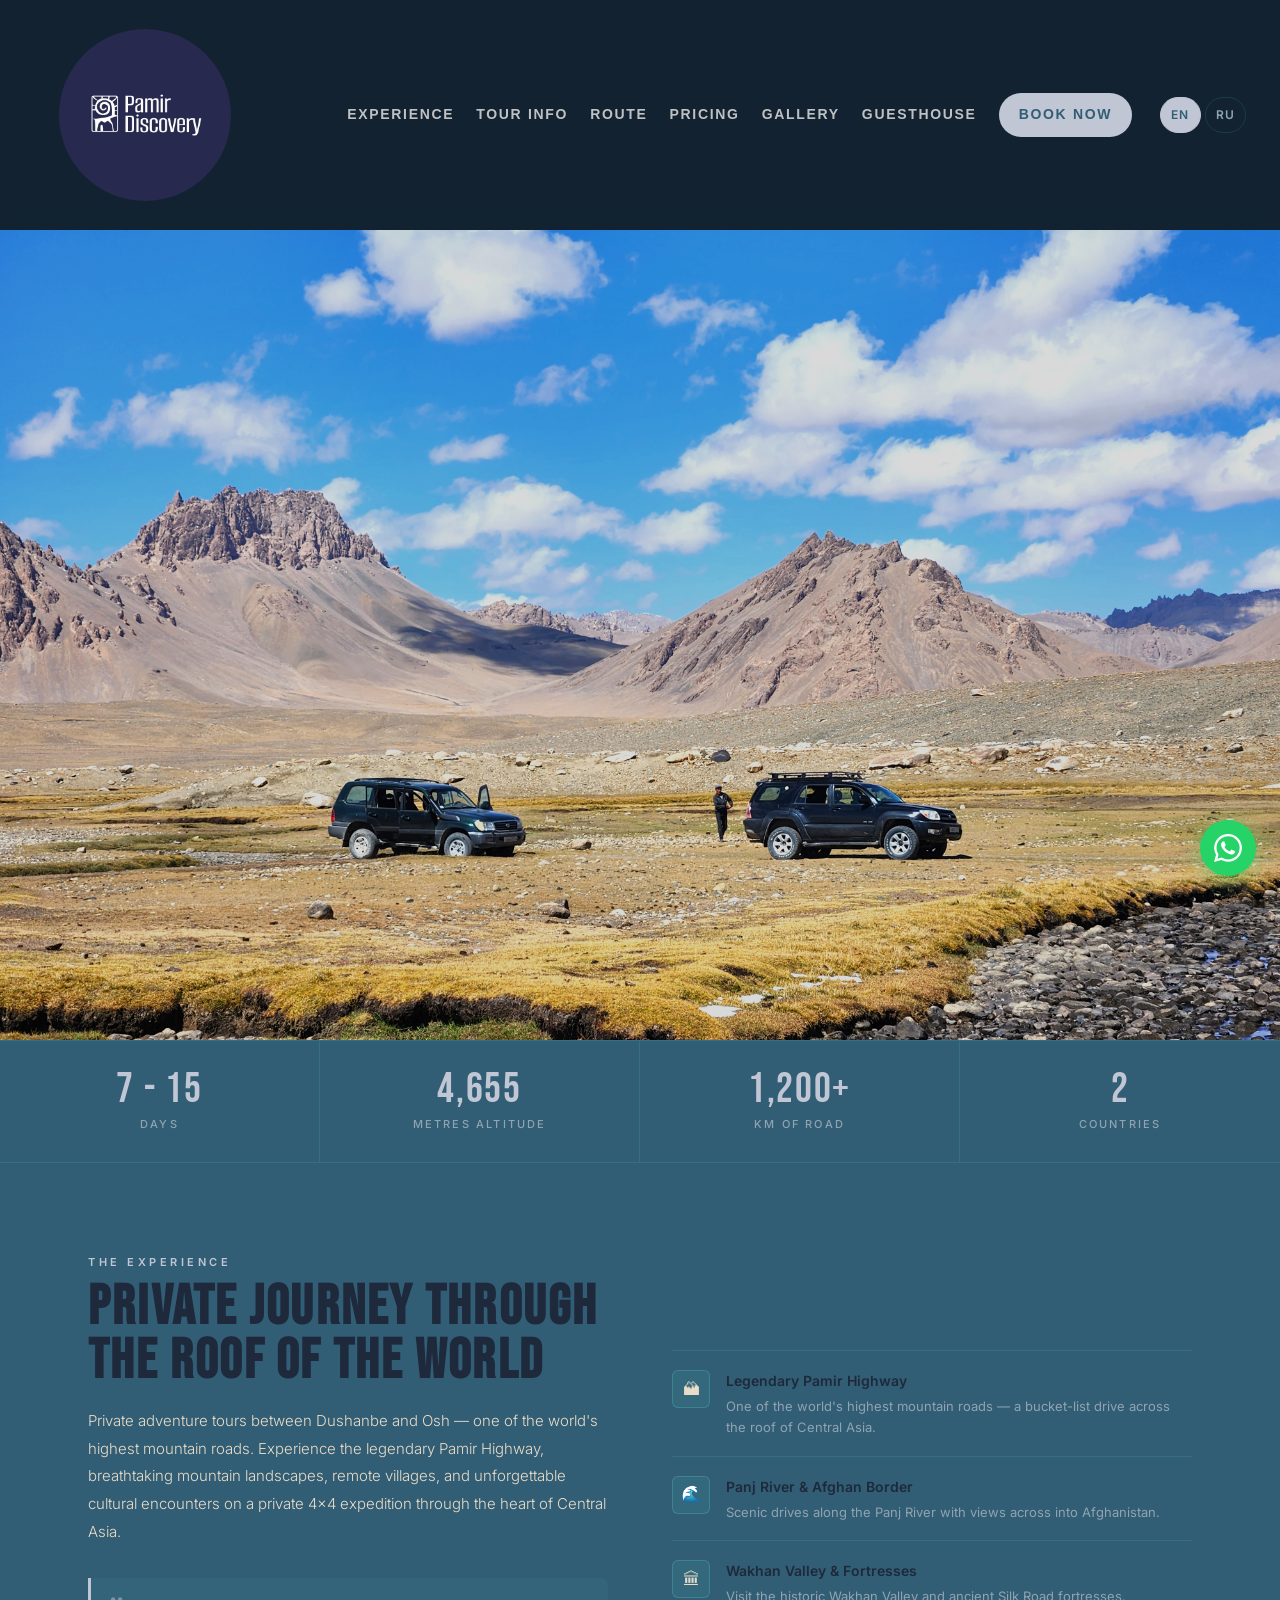
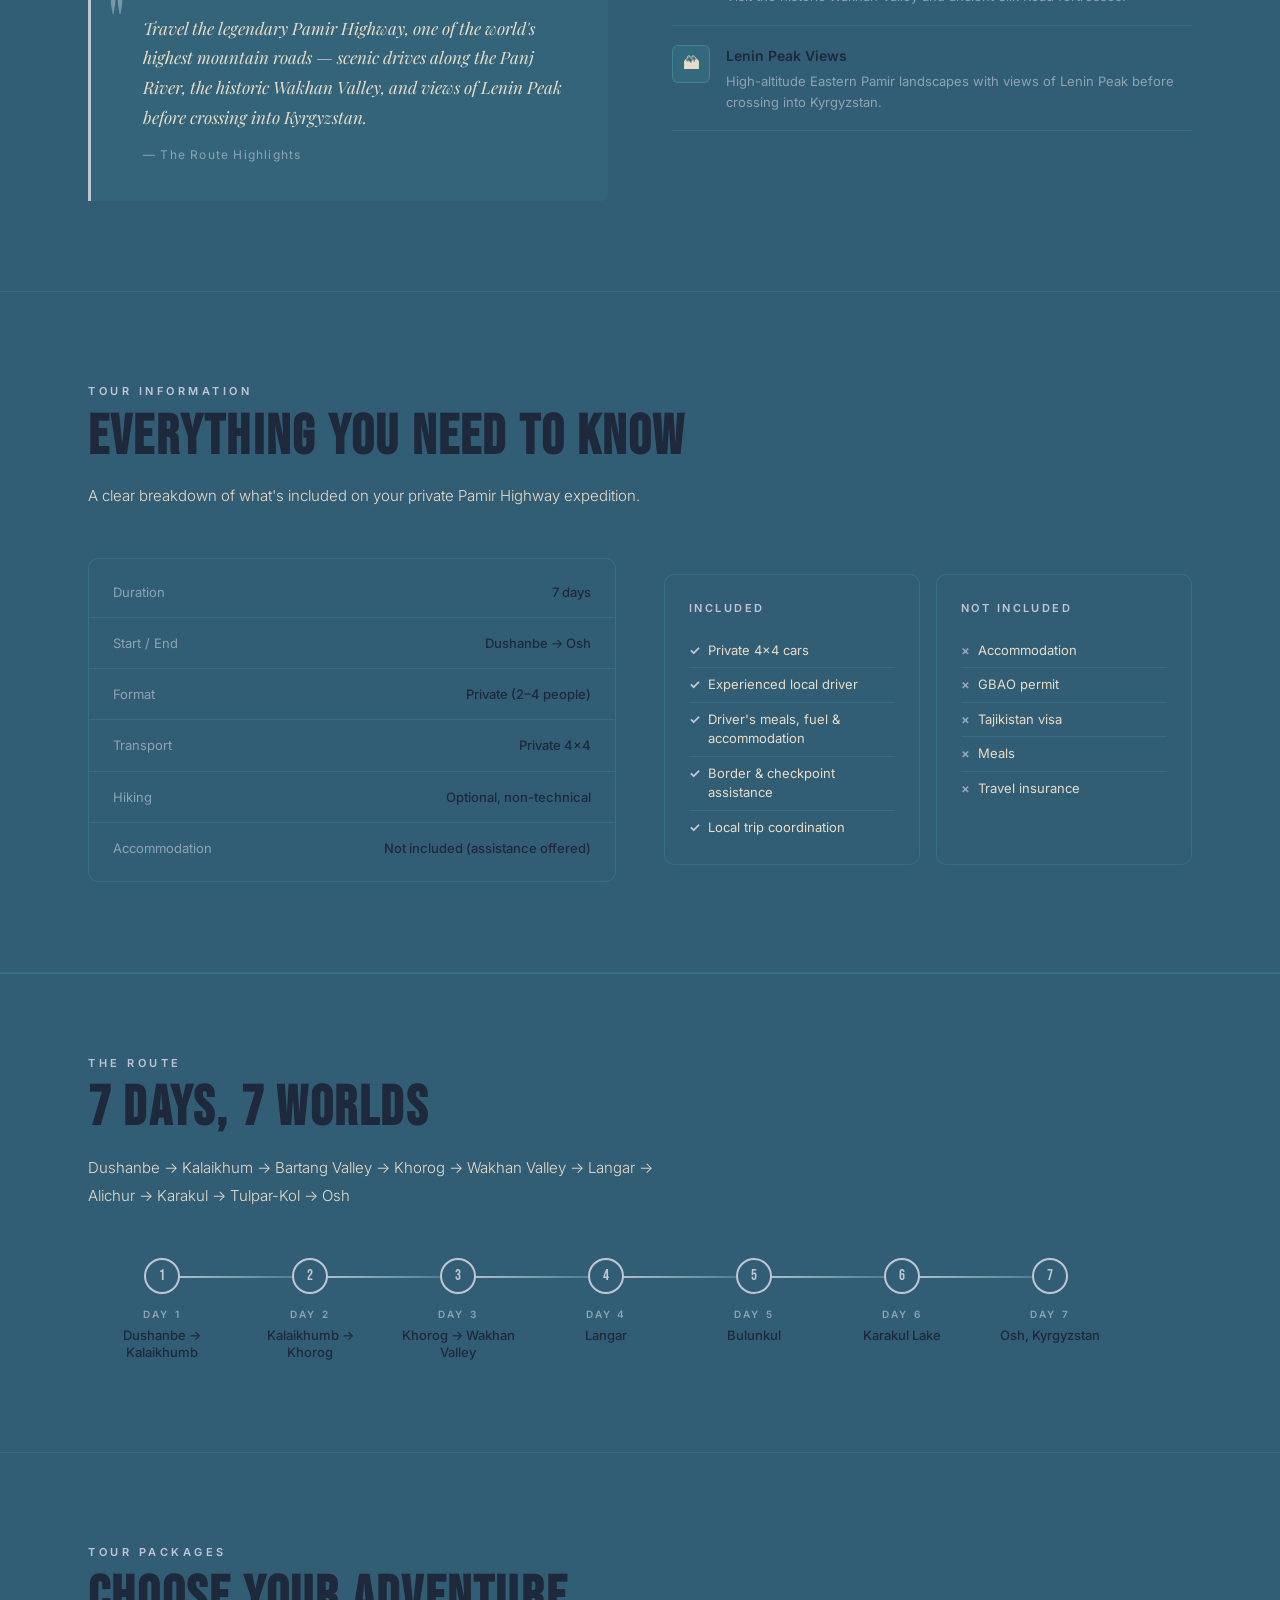
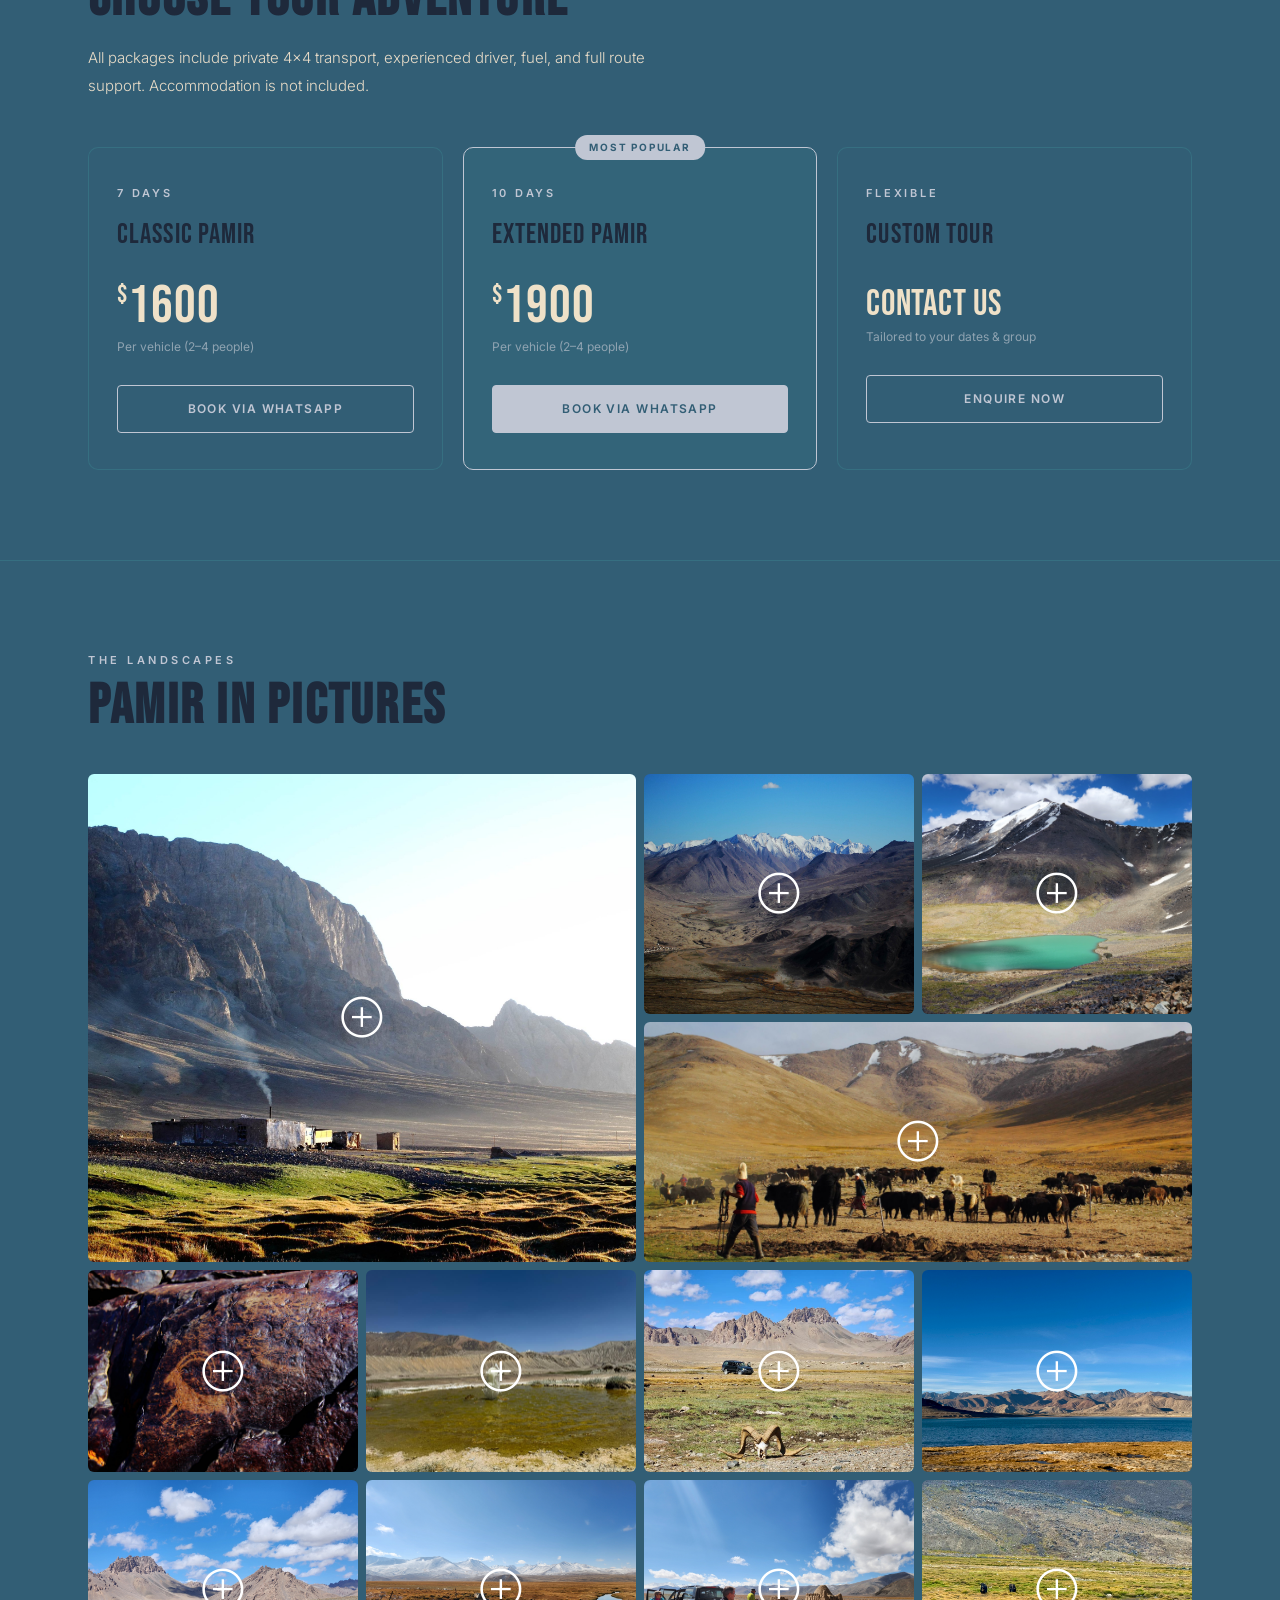
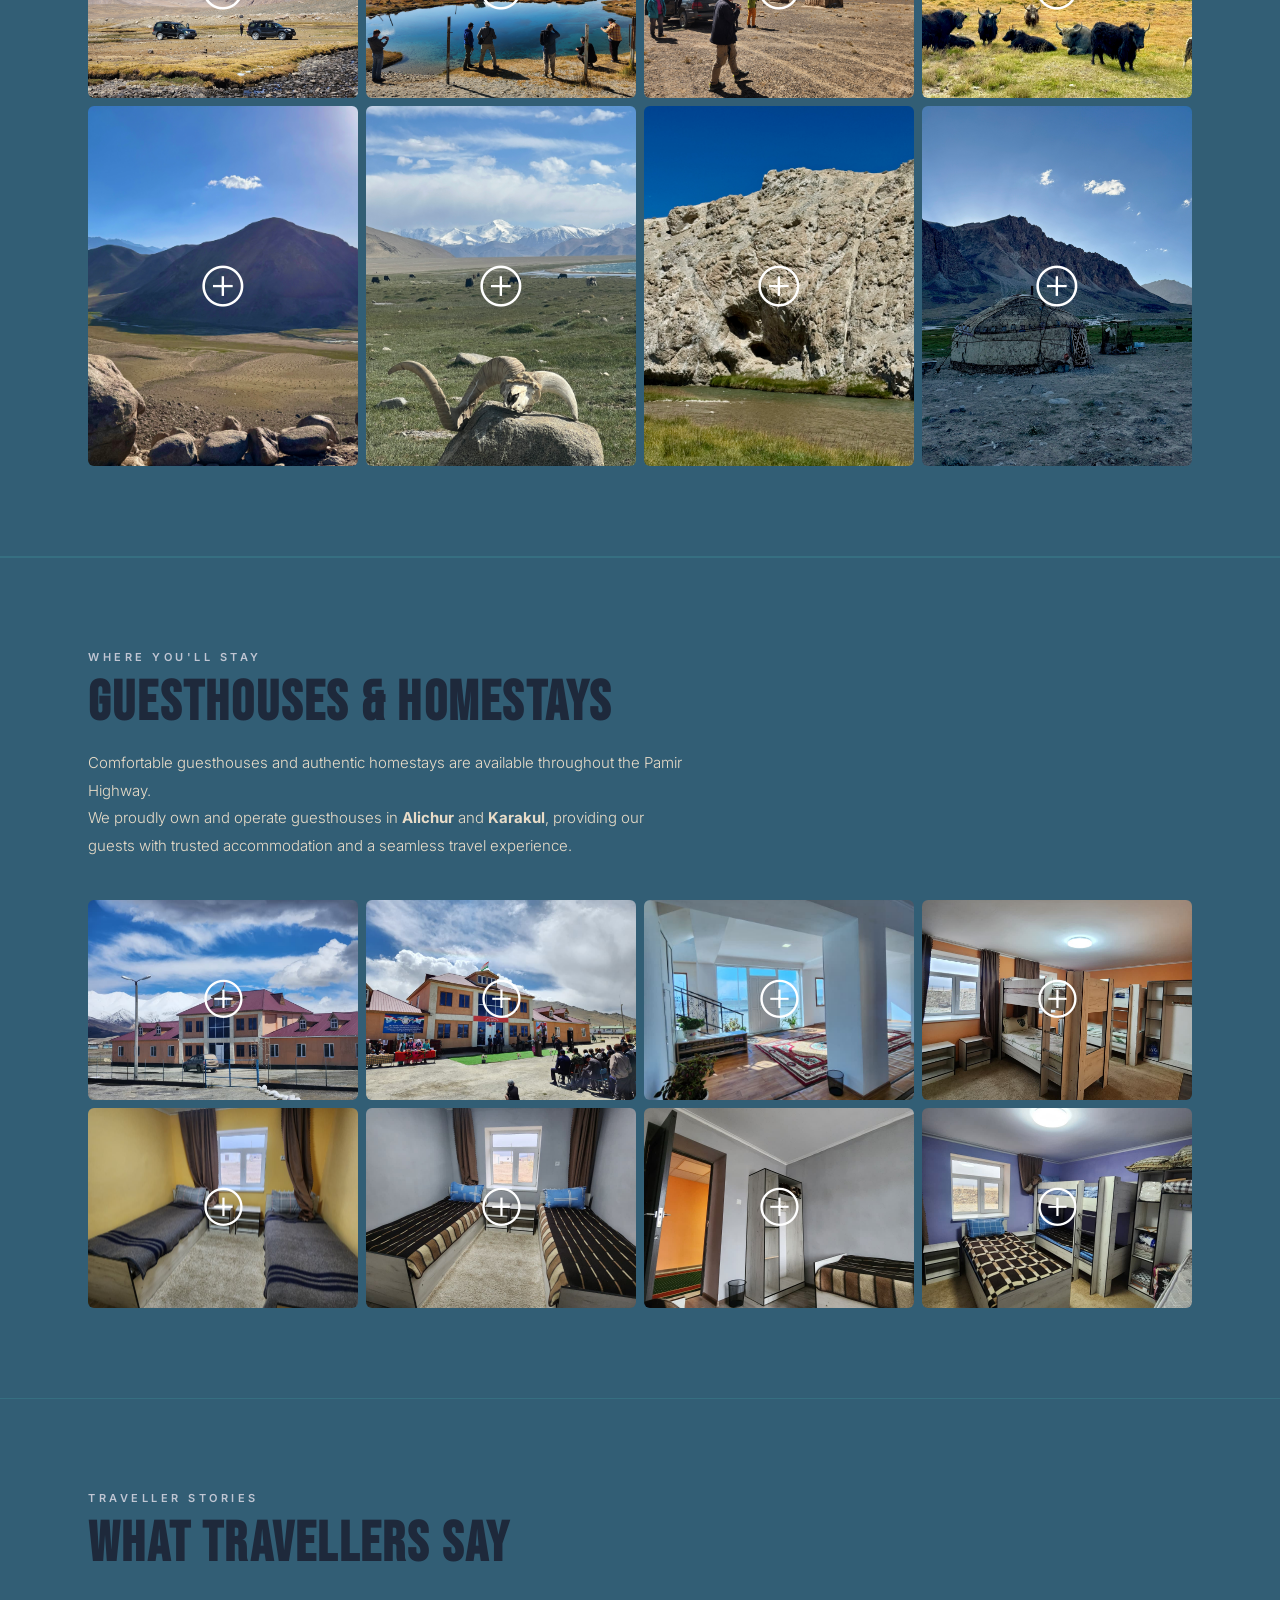
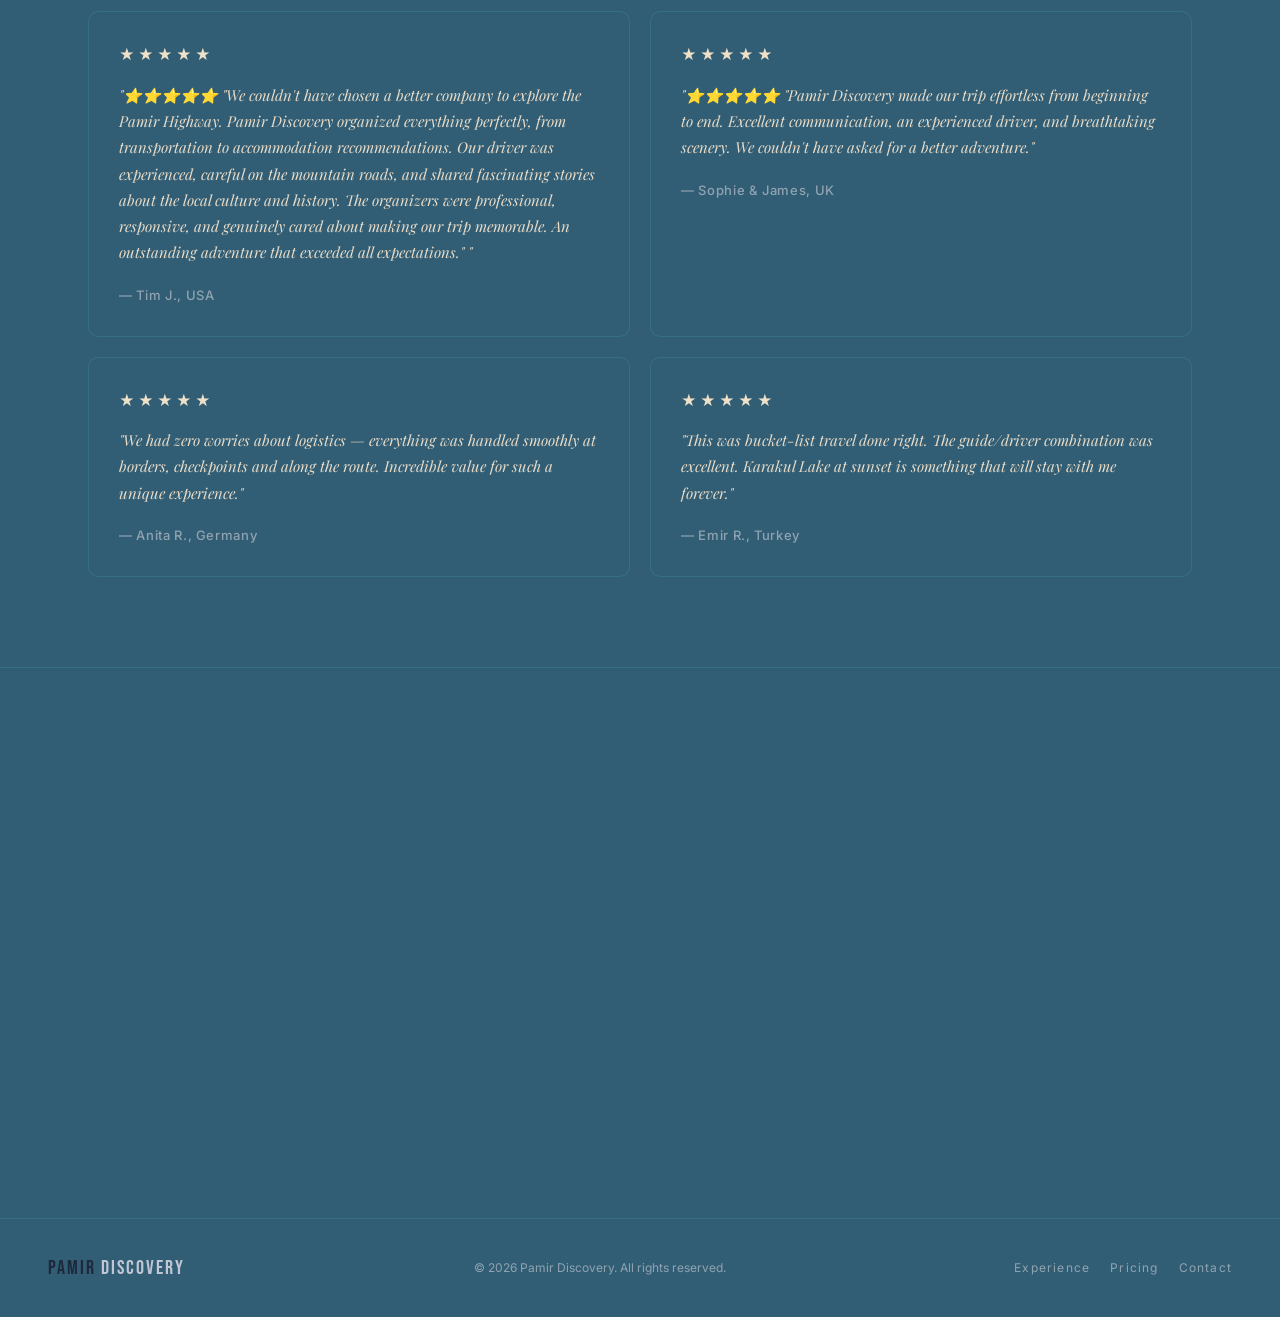
==== commit b2fa7b81: "removed old photos" ====
--- a/index.html
+++ b/index.html
@@ -11,7 +11,6 @@
 
 <!-- ══ HEADER ══ -->
 <header id="site-header">
-  <meta name="viewport" content="width=device-width, initial-scale=1.0">
   <a class="header-brand" href="#">
     <img src="images/logo.jpg" alt="Pamir Discovery">
     <!-- <span>Pamir Discovery</span> -->
@@ -376,24 +375,24 @@
       <div class="gallery-item" onclick="openModal('images/pamir2.jpg')">
         <img src="images/pamir2.jpg" alt="Pamir road" loading="lazy">
       </div>
-      <div class="gallery-item" onclick="openModal('images/pamir10.jpg')">
+      <!-- <div class="gallery-item" onclick="openModal('images/pamir10.jpg')">
         <img src="images/pamir10.jpg" alt="Pamir road" loading="lazy">
-      </div>
+      </div> -->
       <div class="gallery-item" onclick="openModal('images/pamir20.jpg')">
         <img src="images/pamir20.jpg" alt="Pamir road" loading="lazy">
       </div>
-       <div class="gallery-item" onclick="openModal('images/pamir13.jpg')">
+       <!-- <div class="gallery-item" onclick="openModal('images/pamir13.jpg')">
         <img src="images/pamir13.jpg" alt="Pamir road" loading="lazy">
-      </div>
+      </div> -->
       <div class="gallery-item" onclick="openModal('images/pamir4.jpg')">
         <img src="images/pamir4.jpg" alt="Pamir mountains" loading="lazy">
       </div>
       <div class="gallery-item" onclick="openModal('images/pamir5.jpg')">
         <img src="images/pamir5.jpg" alt="Pamir valley" loading="lazy">
       </div>
-      <div class="gallery-item" onclick="openModal('images/pamir7.jpg')">
+      <!-- <div class="gallery-item" onclick="openModal('images/pamir7.jpg')">
         <img src="images/pamir7.jpg" alt="Pamir highway" loading="lazy">
-      </div>
+      </div> -->
       <div class="gallery-item" onclick="openModal('images/pamir8.jpg')">
         <img src="images/pamir8.jpg" alt="Pamir lake" loading="lazy">
       </div>
@@ -418,9 +417,9 @@
       <div class="gallery-item" onclick="openModal('images/pamir12.jpeg')">
         <img src="images/pamir12.jpeg" alt="Pamir landscape" loading="lazy">
       </div>
-      <div class="gallery-item" onclick="openModal('images/pamir16.jpeg')">
+      <!-- <div class="gallery-item" onclick="openModal('images/pamir16.jpeg')">
         <img src="images/pamir16.jpeg" alt="Pamir landscape" loading="lazy">
-      </div>
+      </div> -->
        <div class="gallery-item" onclick="openModal('images/pamir21.jpeg')">
         <img src="images/pamir21.jpeg" alt="Pamir landscape" loading="lazy">
       </div>
@@ -460,6 +459,15 @@
 We proudly own and operate guesthouses in <strong>Alichur</strong> and <strong>Karakul</strong>, providing our guests with trusted accommodation and a seamless travel experience.
 </p>
     </div>
+    <div class="hotel-mobile-carousel reveal reveal-delay-1" id="hotelMobileCarousel">
+      <div class="hotel-mobile-track" id="hotelMobileTrack"></div>
+      <div class="hotel-mobile-nav">
+        <button class="hotel-mobile-btn" data-dir="-1" aria-label="Previous guesthouse photo">‹</button>
+        <div class="hotel-mobile-dots" id="hotelMobileDots"></div>
+        <button class="hotel-mobile-btn" data-dir="1" aria-label="Next guesthouse photo">›</button>
+      </div>
+    </div>
+
     <div class="hotels-grid reveal reveal-delay-1">
       <div class="hotel-item" onclick="openModal('images/hotel1.jpg')">
         <img src="images/hotel1.jpg" alt="Hotel" loading="lazy">
--- a/styles.css
+++ b/styles.css
@@ -518,6 +518,66 @@
 
 /* ── HOTELS ── */
 #hotels { background: var(--slate2); border-top: 1px solid var(--border); }
+.hotel-mobile-carousel {
+  display: none;
+  margin-top: 24px;
+}
+.hotel-mobile-track {
+  display: flex;
+  transition: transform 0.3s ease;
+  touch-action: pan-y;
+  will-change: transform;
+}
+.hotel-mobile-slide {
+  min-width: 100%;
+  border-radius: 16px;
+  overflow: hidden;
+  background: var(--slate);
+  aspect-ratio: 3 / 4;
+  box-shadow: 0 16px 40px rgba(0,0,0,0.24);
+}
+.hotel-mobile-slide img {
+  width: 100%;
+  height: 100%;
+  object-fit: cover;
+  display: block;
+}
+.hotel-mobile-nav {
+  display: flex;
+  align-items: center;
+  justify-content: center;
+  gap: 10px;
+  margin-top: 12px;
+}
+.hotel-mobile-btn {
+  width: 38px;
+  height: 38px;
+  border: 1px solid rgba(255,255,255,0.24);
+  border-radius: 999px;
+  background: rgba(255,255,255,0.14);
+  color: var(--white);
+  font-size: 22px;
+  line-height: 1;
+  cursor: pointer;
+}
+.hotel-mobile-dots {
+  display: flex;
+  gap: 8px;
+  align-items: center;
+}
+.hotel-mobile-dot {
+  width: 9px;
+  height: 9px;
+  border: 0;
+  border-radius: 999px;
+  background: rgba(255,255,255,0.35);
+  padding: 0;
+  cursor: pointer;
+}
+.hotel-mobile-dot.active {
+  background: var(--teal);
+  transform: scale(1.15);
+}
 .hotels-grid {
   display: grid; grid-template-columns: repeat(4,1fr); gap: 8px; margin-top: 40px;
 }
@@ -770,6 +830,8 @@
   }
   .gallery-grid { display: none; }
   .gallery-mobile-carousel { display: block; }
+  .hotels-grid { display: none; }
+  .hotel-mobile-carousel { display: block; }
   .site-nav { display: none; }
   .site-nav.open {
     display: flex;
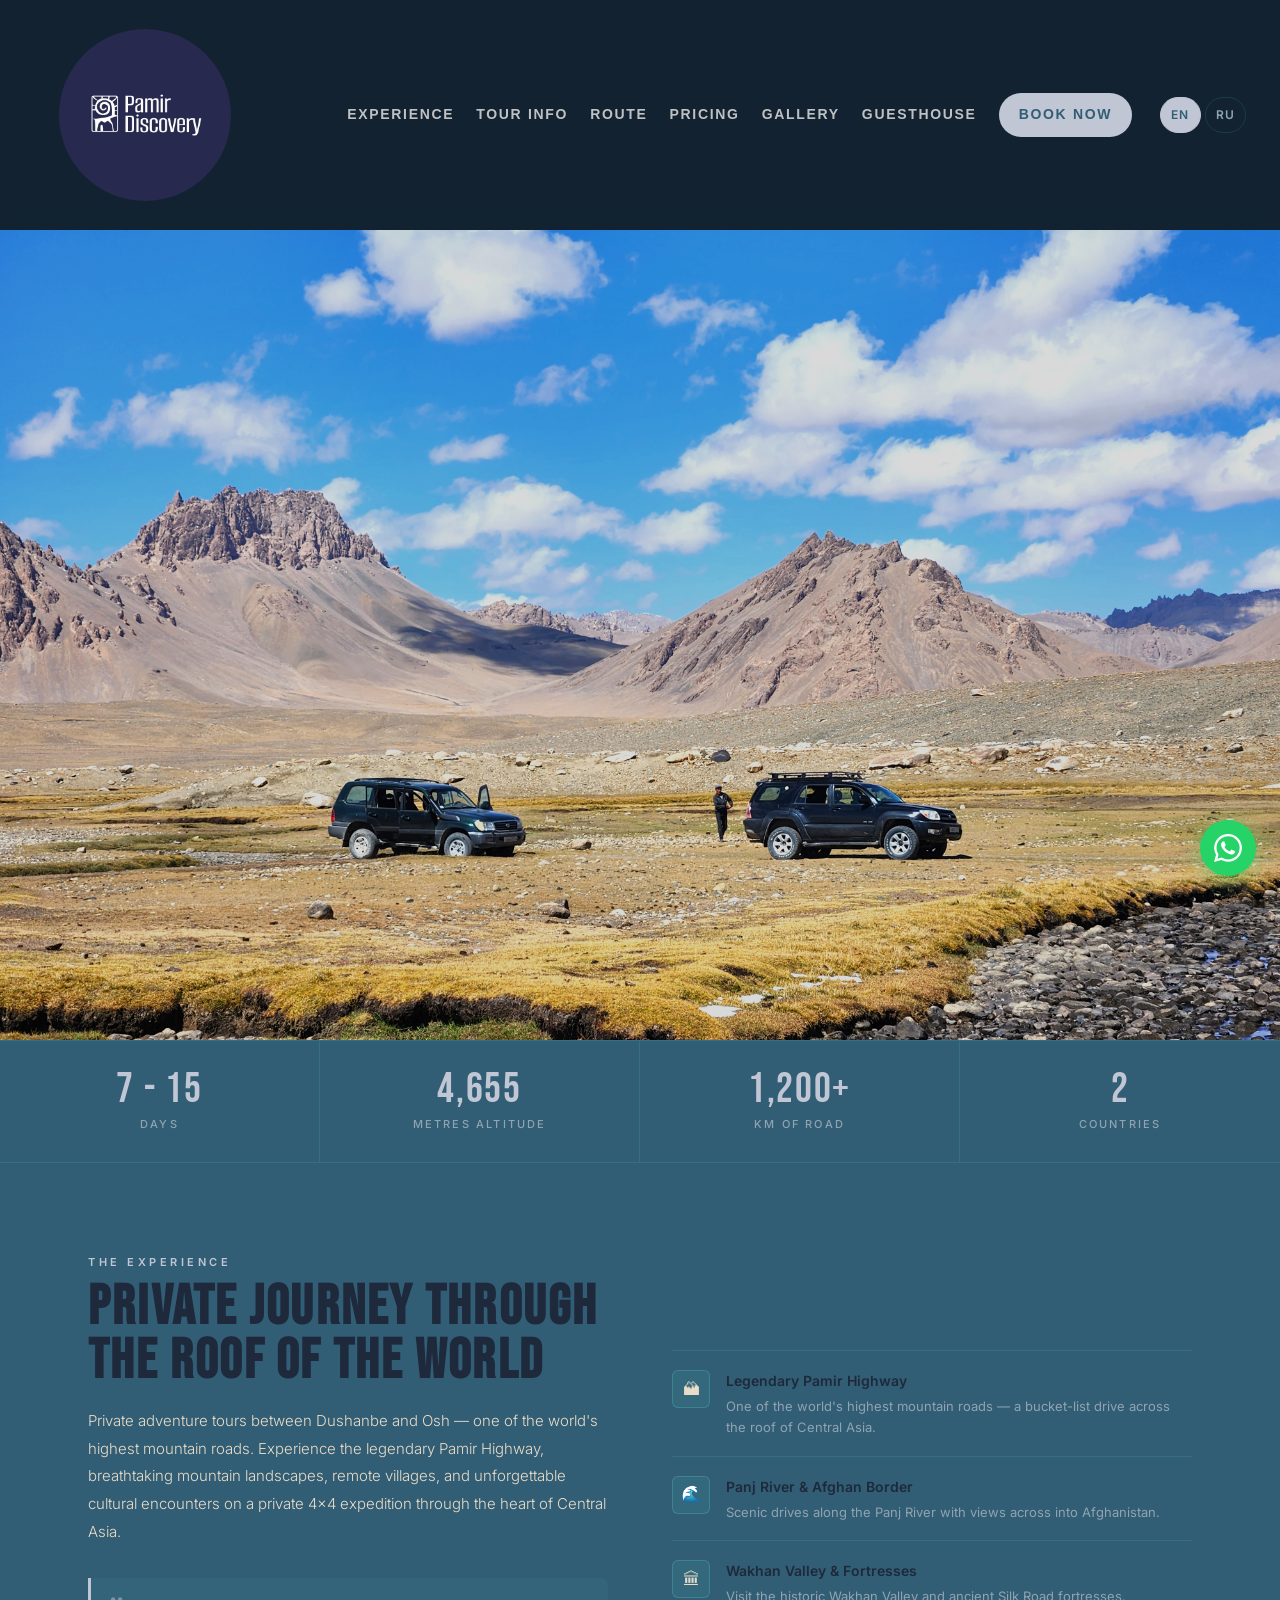
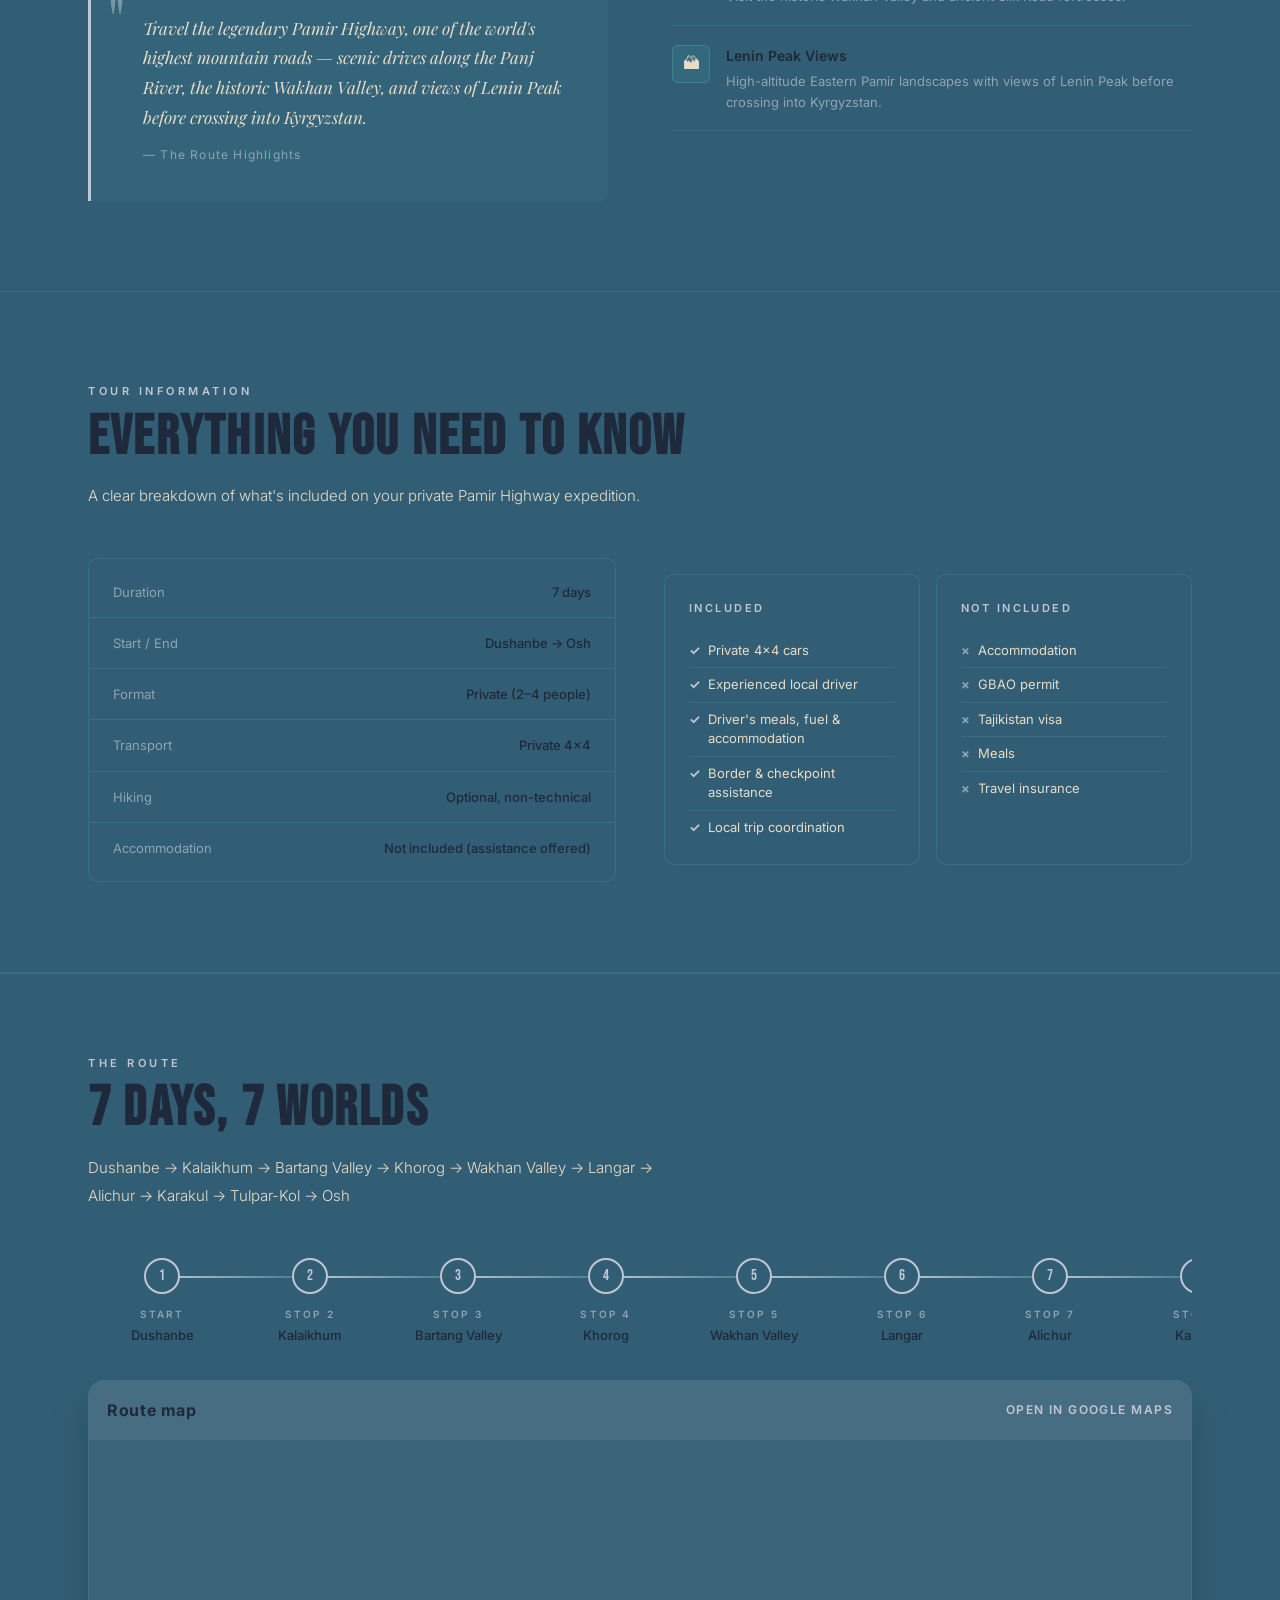
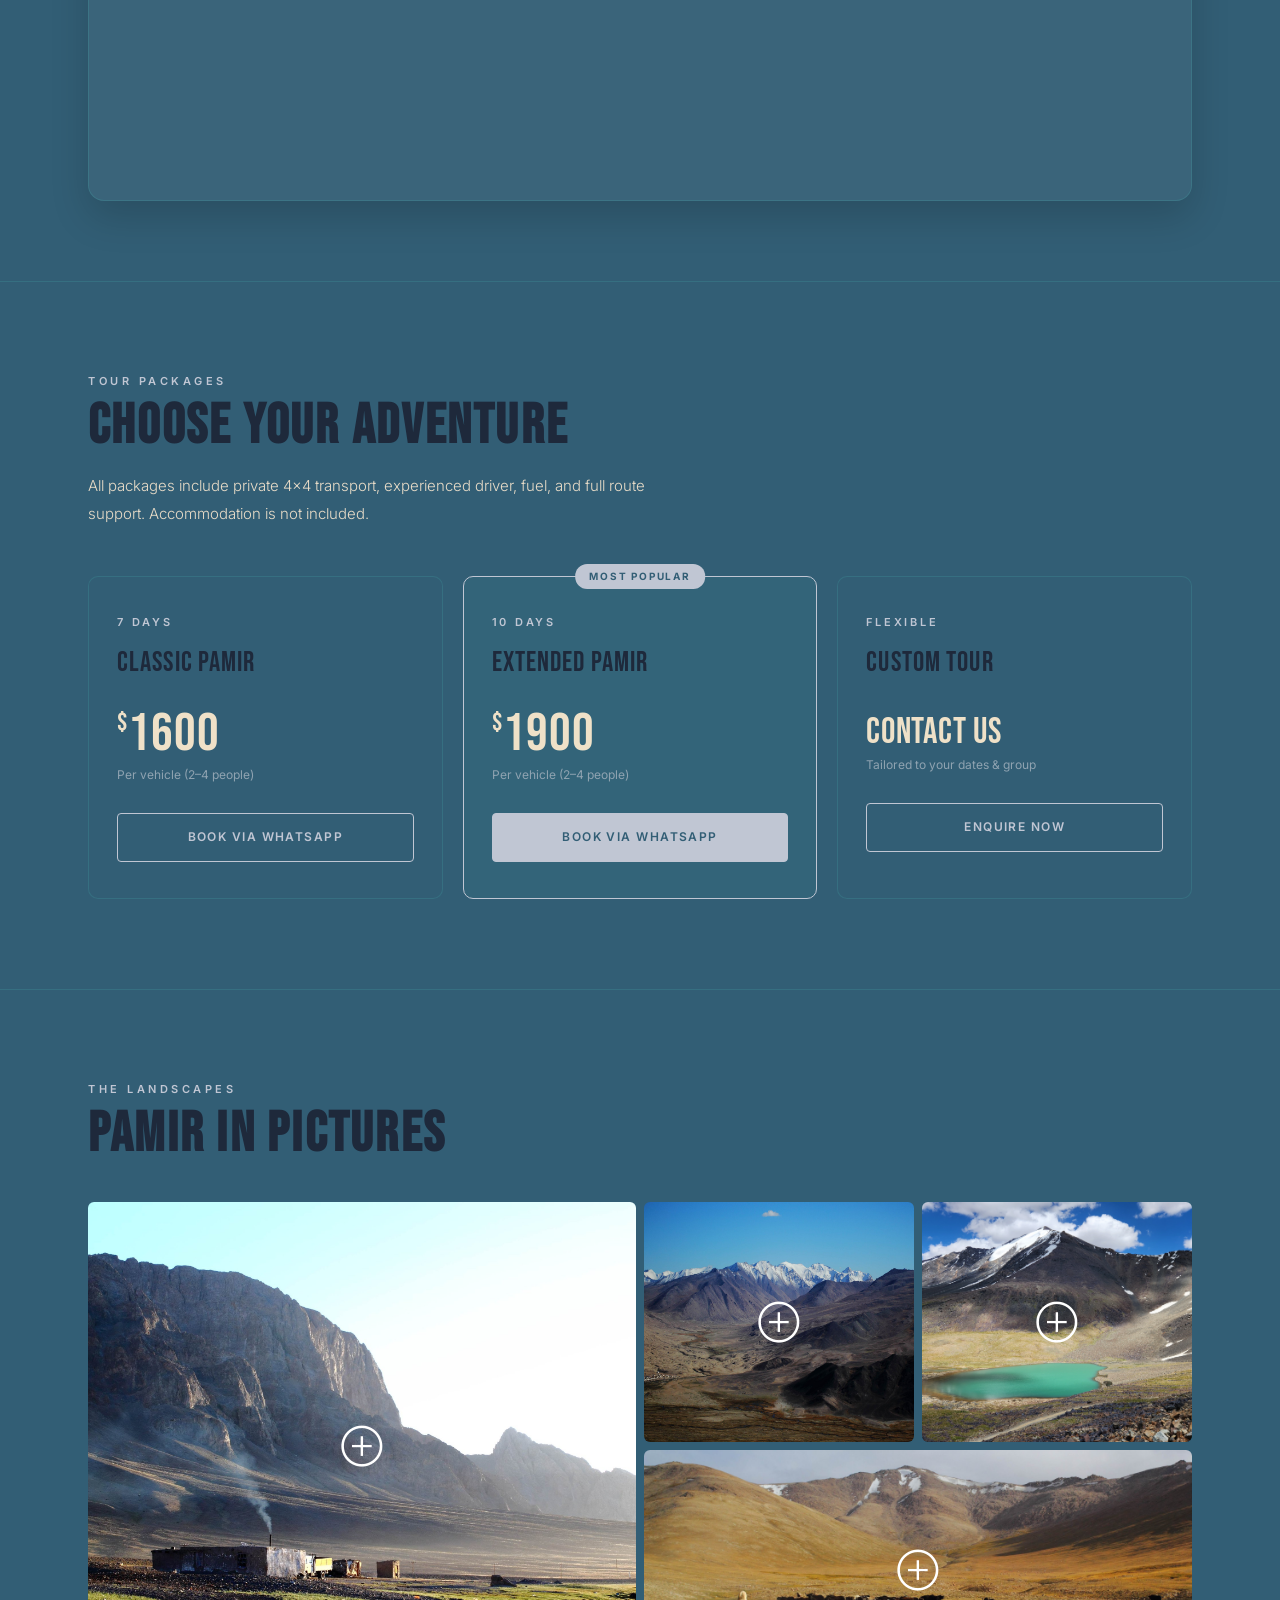
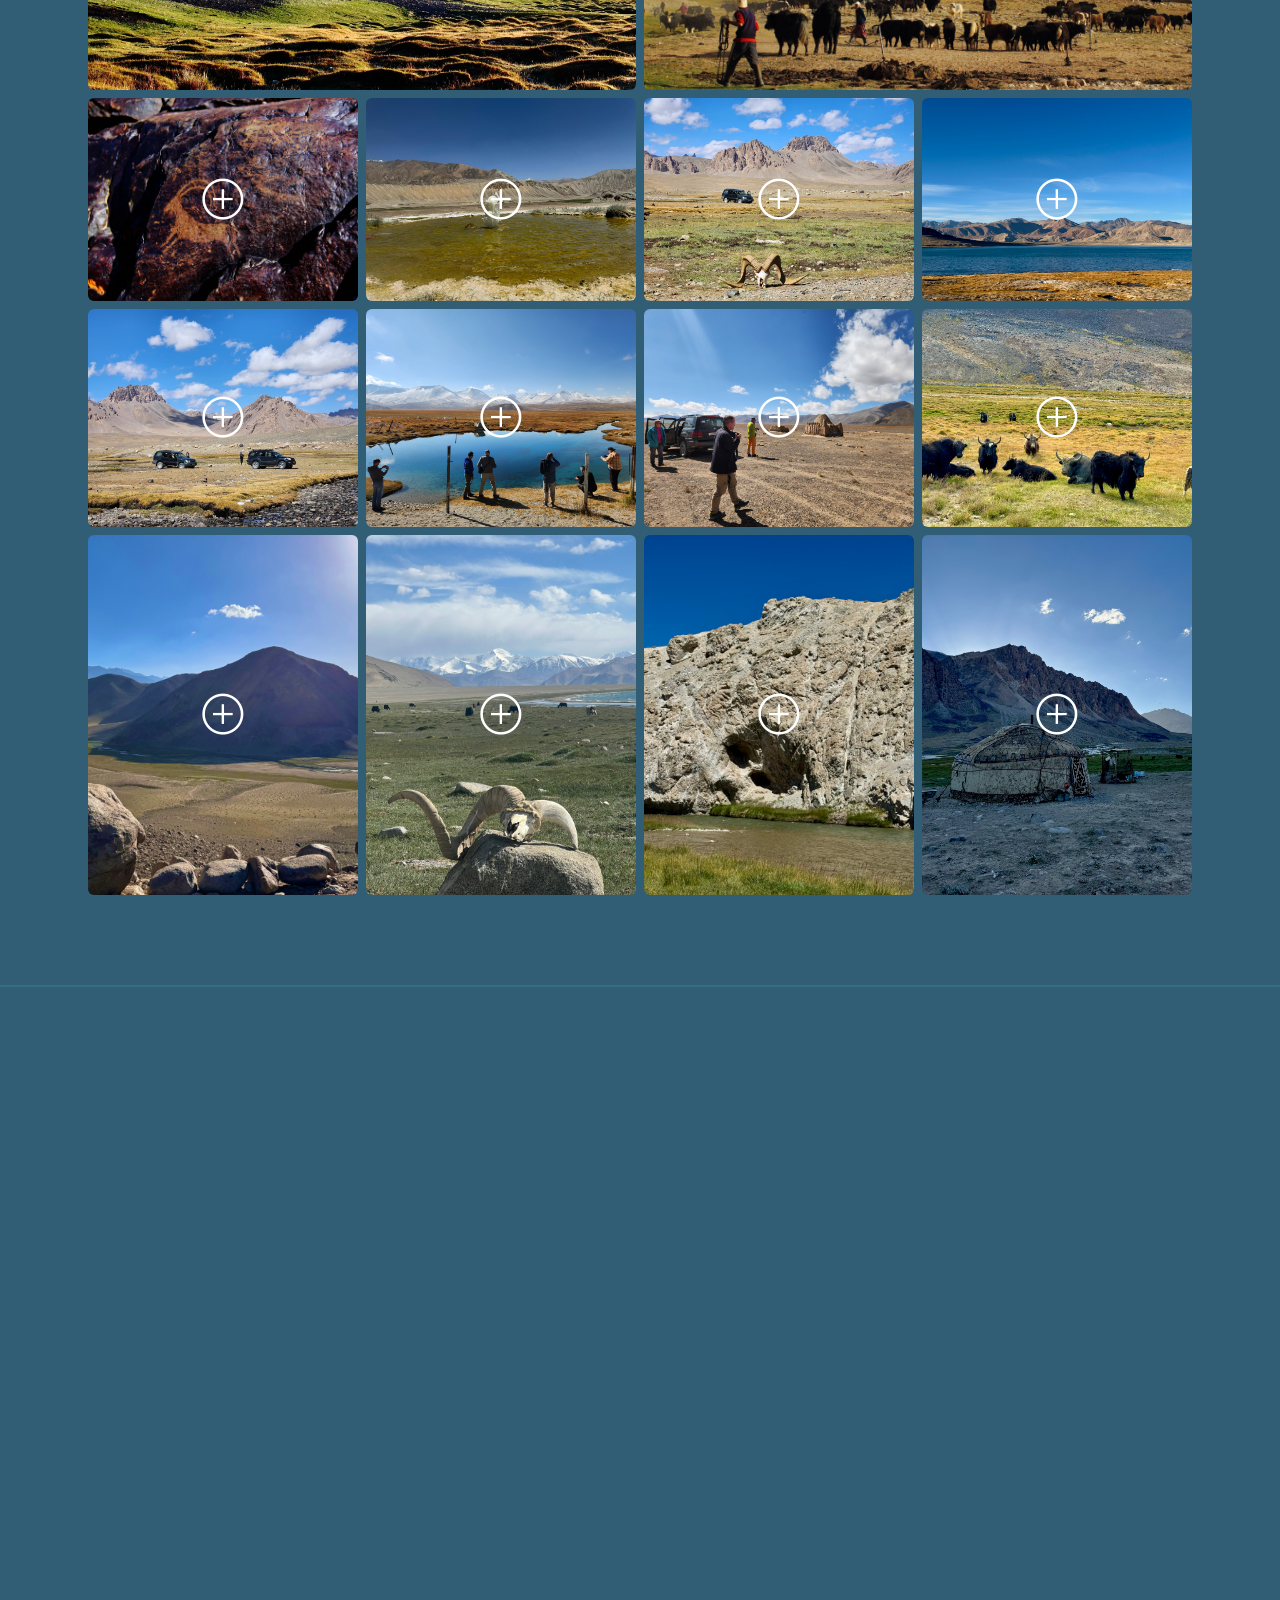
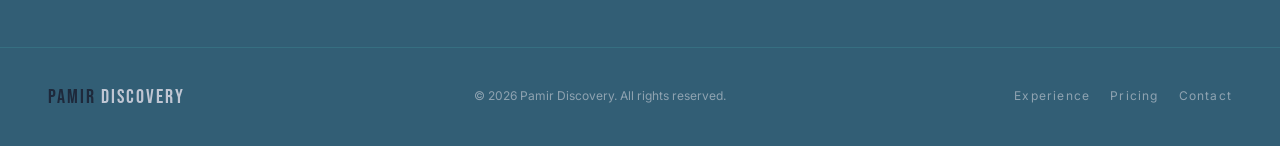
==== commit ae338611: "added google map to pint each locations" ====
--- a/index.html
+++ b/index.html
@@ -257,45 +257,78 @@
         <div class="route-item">
           <div class="route-connector"></div>
           <div class="route-dot">1</div>
-          <div class="route-day"  data-en="Day 1" data-ru="День 1">Day 1</div>
-          <div class="route-place">Dushanbe → Kalaikhumb</div>
+          <div class="route-day" data-en="Start" data-ru="Старт">Start</div>
+          <div class="route-place">Dushanbe</div>
         </div>
         <div class="route-item">
           <div class="route-connector"></div>
           <div class="route-dot">2</div>
-          <div class="route-day"  data-en="Day 2" data-ru="День 2">Day 2</div>
-          <div class="route-place">Kalaikhumb → Khorog</div>
+          <div class="route-day" data-en="Stop 2" data-ru="Остановка 2">Stop 2</div>
+          <div class="route-place">Kalaikhum</div>
         </div>
         <div class="route-item">
           <div class="route-connector"></div>
           <div class="route-dot">3</div>
-          <div class="route-day"  data-en="Day 3" data-ru="День 3">Day 3</div>
-          <div class="route-place">Khorog → Wakhan Valley</div>
+          <div class="route-day" data-en="Stop 3" data-ru="Остановка 3">Stop 3</div>
+          <div class="route-place">Bartang Valley</div>
         </div>
         <div class="route-item">
           <div class="route-connector"></div>
           <div class="route-dot">4</div>
-          <div class="route-day"  data-en="Day 4" data-ru="День 4">Day 4</div>
+          <div class="route-day" data-en="Stop 4" data-ru="Остановка 4">Stop 4</div>
+          <div class="route-place">Khorog</div>
+        </div>
+        <div class="route-item">
+          <div class="route-connector"></div>
+          <div class="route-dot">5</div>
+          <div class="route-day" data-en="Stop 5" data-ru="Остановка 5">Stop 5</div>
+          <div class="route-place">Wakhan Valley</div>
+        </div>
+        <div class="route-item">
+          <div class="route-connector"></div>
+          <div class="route-dot">6</div>
+          <div class="route-day" data-en="Stop 6" data-ru="Остановка 6">Stop 6</div>
           <div class="route-place">Langar</div>
         </div>
         <div class="route-item">
           <div class="route-connector"></div>
-          <div class="route-dot">5</div>
-          <div class="route-day"  data-en="Day 5" data-ru="День 5">Day 5</div>
-          <div class="route-place">Bulunkul</div>
-        </div>
-        <div class="route-item">
-          <div class="route-connector"></div>
-          <div class="route-dot">6</div>
-          <div class="route-day"  data-en="Day 6" data-ru="День 6">Day 6</div>
-          <div class="route-place">Karakul Lake</div>
-        </div>
-        <div class="route-item">
           <div class="route-dot">7</div>
-          <div class="route-day"  data-en="Day 7" data-ru="День 7">Day 7</div>
-          <div class="route-place">Osh, Kyrgyzstan</div>
-        </div>
-      </div>
+          <div class="route-day" data-en="Stop 7" data-ru="Остановка 7">Stop 7</div>
+          <div class="route-place">Alichur</div>
+        </div>
+        <div class="route-item">
+          <div class="route-connector"></div>
+          <div class="route-dot">8</div>
+          <div class="route-day" data-en="Stop 8" data-ru="Остановка 8">Stop 8</div>
+          <div class="route-place">Karakul</div>
+        </div>
+        <div class="route-item">
+          <div class="route-connector"></div>
+          <div class="route-dot">9</div>
+          <div class="route-day" data-en="Stop 9" data-ru="Остановка 9">Stop 9</div>
+          <div class="route-place">Tulpar-Kol</div>
+        </div>
+        <div class="route-item">
+          <div class="route-dot">10</div>
+          <div class="route-day" data-en="Finish" data-ru="Финиш">Finish</div>
+          <div class="route-place">Osh</div>
+        </div>
+      </div>
+    </div>
+
+    <div class="route-map-card reveal reveal-delay-2">
+      <div class="route-map-header">
+        <h3 data-en="Route map" data-ru="Карта маршрута">Route map</h3>
+        <a class="route-map-link" href="https://www.google.com/maps?q=Dushanbe,Tajikistan%20Kalaikhum%20Bartang%20Valley%20Khorog%20Wakhan%20Valley%20Langar%20Alichur%20Karakul%20Tulpar-Kol%20Osh" target="_blank" rel="noreferrer" data-en="Open in Google Maps" data-ru="Открыть в Google Maps">Open in Google Maps</a>
+      </div>
+      <iframe
+        class="route-map-frame"
+        title="Pamir Highway route map"
+        src="https://www.google.com/maps?q=Dushanbe,Tajikistan%20Kalaikhum%20Bartang%20Valley%20Khorog%20Wakhan%20Valley%20Langar%20Alichur%20Karakul%20Tulpar-Kol%20Osh&z=6&output=embed"
+        loading="lazy"
+        referrerpolicy="no-referrer-when-downgrade"
+        allowfullscreen>
+      </iframe>
     </div>
   </div>
 </div>
--- a/styles.css
+++ b/styles.css
@@ -7,7 +7,7 @@
 *, *::before, *::after { box-sizing: border-box; margin: 0; padding: 0; }
 
 :root {
-  --navy:    #325e75;
+  --navy:   #325e75;
   --slate:   #325e75;
   --slate2:  #325e75;
   --teal:    hsl(221, 17%, 79%);
@@ -88,7 +88,7 @@
   padding-right: 0;
 }
 .site-nav a {
-  color: rgba(249,247,244,0.75); text-decoration: none;
+  color: rgba(249,247,244,0.75); text-decoration: none; 
   font-family: 'Poppins', sans-serif;
   font-size: 14px;
   font-weight: 600;
@@ -388,6 +388,42 @@
 
 /* ── PRICING ── */
 #pricing { background: var(--navy); }
+.route-map-card {
+  margin-top: 24px;
+  border: 1px solid var(--border);
+  border-radius: 16px;
+  overflow: hidden;
+  background: rgba(255,255,255,0.04);
+  box-shadow: 0 16px 38px rgba(0,0,0,0.16);
+}
+.route-map-header {
+  display: flex;
+  align-items: center;
+  justify-content: space-between;
+  gap: 12px;
+  padding: 16px 18px;
+  background: rgba(255,255,255,0.06);
+}
+.route-map-header h3 {
+  font-size: 16px;
+  color: var(--white);
+  font-weight: 700;
+  letter-spacing: 0.04em;
+}
+.route-map-link {
+  color: var(--teal);
+  text-decoration: none;
+  font-size: 12px;
+  font-weight: 600;
+  letter-spacing: 0.12em;
+  text-transform: uppercase;
+}
+.route-map-frame {
+  display: block;
+  width: 100%;
+  min-height: 360px;
+  border: 0;
+}
 .pricing-grid {
   display: grid; grid-template-columns: repeat(3,1fr); gap: 20px; margin-top: 48px;
 }
@@ -822,6 +858,14 @@
 }
 
 @media (max-width: 820px) {
+  html, body {
+    overflow-x: hidden;
+    overflow-y: auto;
+    height: auto;
+    max-width: 100%;
+    overscroll-behavior-y: contain;
+  }
+
   #site-header {
     position: sticky;
     top: 0;
